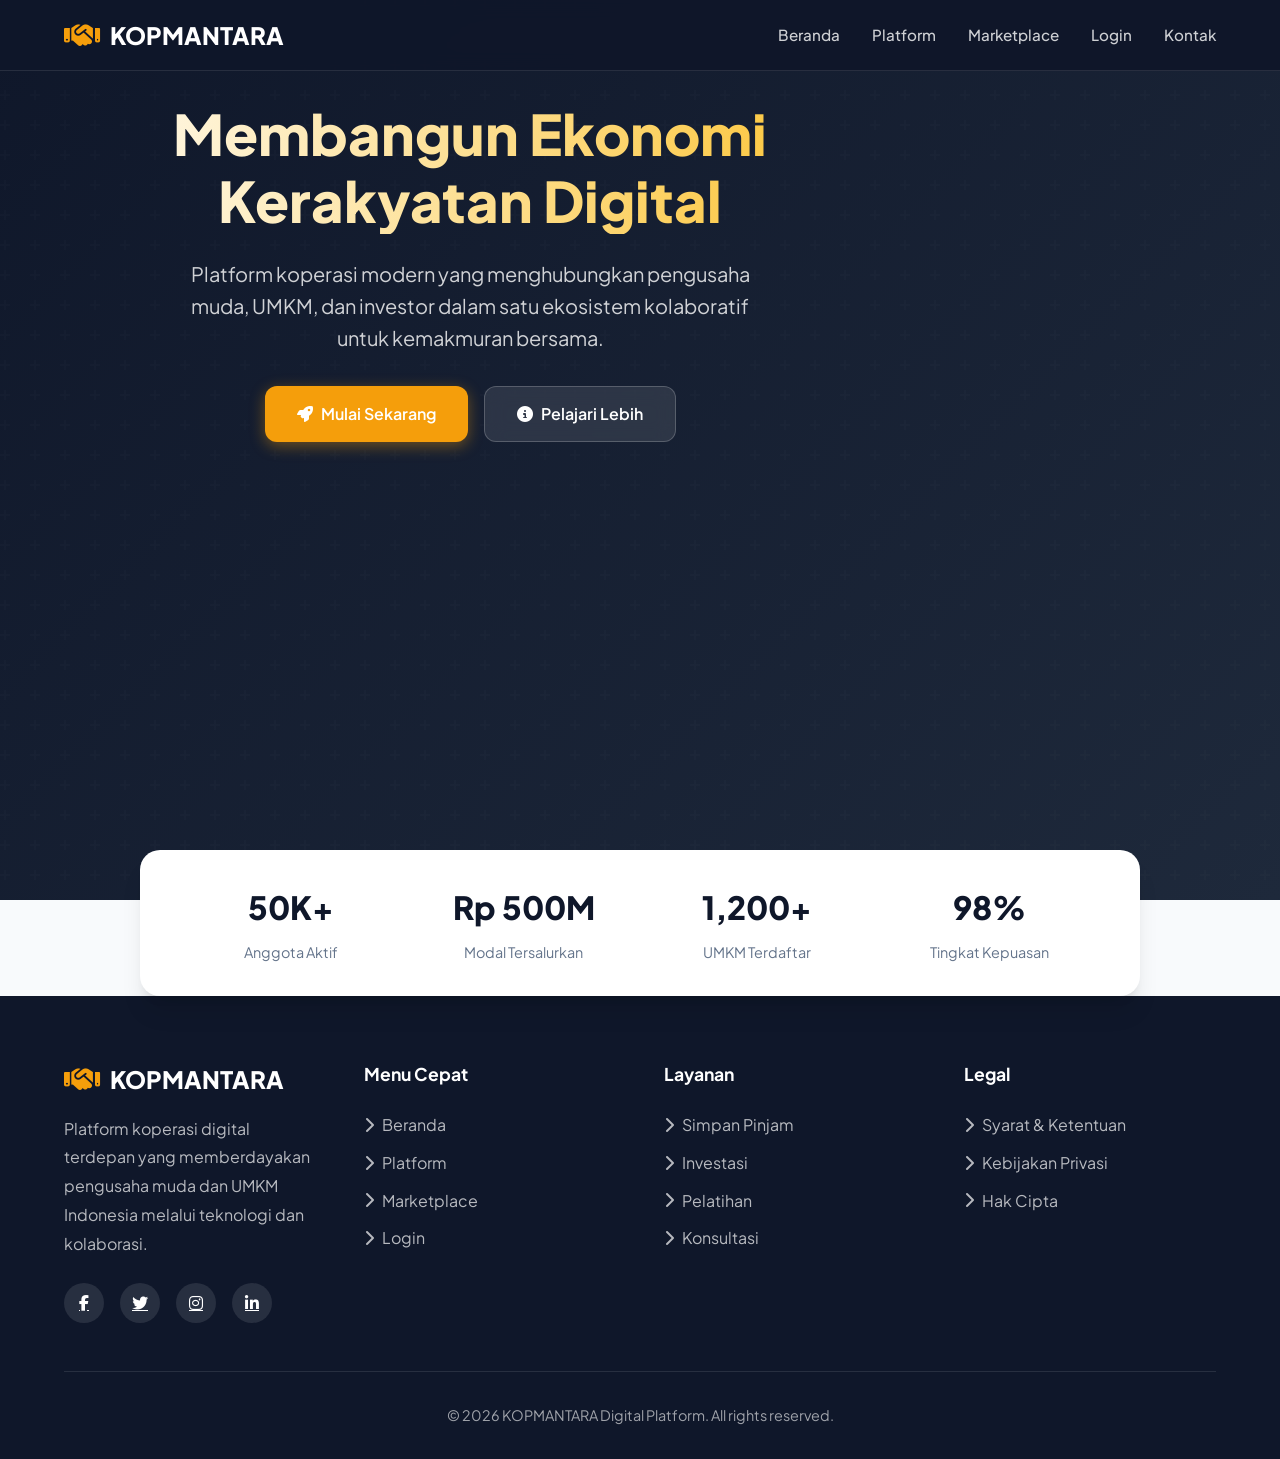
==== index.html @ 7f104275 "Update index.html" ====
<!DOCTYPE html>
<html lang="id">
<head>
<meta charset="UTF-8">
<meta name="viewport" content="width=device-width, initial-scale=1.0, maximum-scale=5.0">
<title>KOPMANTARA - Platform Koperasi Digital Indonesia</title>
<link href="https://fonts.googleapis.com/css2?family=Plus+Jakarta+Sans:wght@300;400;500;600;700;800&display=swap" rel="stylesheet">
<link rel="stylesheet" href="https://cdnjs.cloudflare.com/ajax/libs/font-awesome/6.4.0/css/all.min.css">
<style>
:root {
    --primary: #0f172a;
    --primary-light: #1e293b;
    --accent: #f59e0b;
    --accent-hover: #d97706;
    --success: #10b981;
    --danger: #ef4444;
    --bg: #f8fafc;
    --card-bg: #ffffff;
    --text: #1e293b;
    --text-light: #64748b;
    --gradient: linear-gradient(135deg, #0f172a 0%, #1e293b 100%);
    --shadow: 0 4px 6px -1px rgba(0,0,0,0.1), 0 2px 4px -2px rgba(0,0,0,0.1);
    --shadow-lg: 0 20px 25px -5px rgba(0,0,0,0.1), 0 8px 10px -6px rgba(0,0,0,0.1);
}

* {
    margin: 0;
    padding: 0;
    box-sizing: border-box;
}

html {
    scroll-behavior: smooth;
}

body {
    font-family: 'Plus Jakarta Sans', sans-serif;
    background: var(--bg);
    color: var(--text);
    line-height: 1.6;
    overflow-x: hidden;
}

/* Custom Scrollbar */
::-webkit-scrollbar {
    width: 8px;
}
::-webkit-scrollbar-track {
    background: var(--bg);
}
::-webkit-scrollbar-thumb {
    background: var(--primary);
    border-radius: 4px;
}

/* Navigation */
header {
    background: rgba(15, 23, 42, 0.95);
    backdrop-filter: blur(10px);
    position: fixed;
    width: 100%;
    top: 0;
    z-index: 1000;
    transition: all 0.3s ease;
    border-bottom: 1px solid rgba(255,255,255,0.1);
}

header.scrolled {
    box-shadow: var(--shadow-lg);
}

.container {
    width: 90%;
    max-width: 1280px;
    margin: auto;
}

.nav {
    display: flex;
    justify-content: space-between;
    align-items: center;
    padding: 1rem 0;
}

.logo {
    display: flex;
    align-items: center;
    gap: 10px;
    font-weight: 800;
    font-size: 1.5rem;
    color: white;
    text-decoration: none;
}

.logo i {
    color: var(--accent);
    font-size: 1.8rem;
}

.nav-links {
    display: flex;
    gap: 2rem;
    align-items: center;
}

.nav-links a {
    color: rgba(255,255,255,0.8);
    text-decoration: none;
    font-weight: 500;
    font-size: 0.95rem;
    transition: all 0.3s ease;
    position: relative;
}

.nav-links a:hover {
    color: var(--accent);
}

.nav-links a::after {
    content: '';
    position: absolute;
    bottom: -5px;
    left: 0;
    width: 0;
    height: 2px;
    background: var(--accent);
    transition: width 0.3s ease;
}

.nav-links a:hover::after {
    width: 100%;
}

.mobile-menu-btn {
    display: none;
    background: none;
    border: none;
    color: white;
    font-size: 1.5rem;
    cursor: pointer;
}

/* Hero Section */
.hero {
    min-height: 100vh;
    background: var(--gradient);
    display: flex;
    align-items: center;
    justify-content: center;
    text-align: center;
    color: white;
    position: relative;
    overflow: hidden;
    padding: 100px 20px 50px;
}

.hero::before {
    content: '';
    position: absolute;
    top: 0;
    left: 0;
    right: 0;
    bottom: 0;
    background: url("data:image/svg+xml,%3Csvg width='60' height='60' viewBox='0 0 60 60' xmlns='http://www.w3.org/2000/svg'%3E%3Cg fill='none' fill-rule='evenodd'%3E%3Cg fill='%23ffffff' fill-opacity='0.03'%3E%3Cpath d='M36 34v-4h-2v4h-4v2h4v4h2v-4h4v-2h-4zm0-30V0h-2v4h-4v2h4v4h2V6h4V4h-4zM6 34v-4H4v4H0v2h4v4h2v-4h4v-2H6zM6 4V0H4v4H0v2h4v4h2V6h4V4H6z'/%3E%3C/g%3E%3C/g%3E%3C/svg%3E");
    opacity: 0.4;
}

.hero-content {
    position: relative;
    z-index: 1;
    max-width: 900px;
    animation: fadeInUp 1s ease;
}

.hero h1 {
    font-size: clamp(2rem, 5vw, 3.5rem);
    font-weight: 800;
    margin-bottom: 1.5rem;
    line-height: 1.2;
    background: linear-gradient(to right, #ffffff, #fbbf24);
    -webkit-background-clip: text;
    -webkit-text-fill-color: transparent;
}

.hero p {
    font-size: clamp(1rem, 2vw, 1.25rem);
    color: rgba(255,255,255,0.8);
    margin-bottom: 2rem;
    max-width: 600px;
    margin-left: auto;
    margin-right: auto;
}

.hero-buttons {
    display: flex;
    gap: 1rem;
    justify-content: center;
    flex-wrap: wrap;
}

.btn {
    padding: 14px 32px;
    border-radius: 12px;
    font-weight: 600;
    text-decoration: none;
    display: inline-flex;
    align-items: center;
    gap: 8px;
    transition: all 0.3s ease;
    cursor: pointer;
    border: none;
    font-size: 1rem;
    font-family: inherit;
}

.btn-primary {
    background: var(--accent);
    color: white;
    box-shadow: 0 4px 15px rgba(245, 158, 11, 0.4);
}

.btn-primary:hover {
    background: var(--accent-hover);
    transform: translateY(-2px);
    box-shadow: 0 6px 20px rgba(245, 158, 11, 0.5);
}

.btn-secondary {
    background: rgba(255,255,255,0.1);
    color: white;
    border: 1px solid rgba(255,255,255,0.2);
    backdrop-filter: blur(10px);
}

.btn-secondary:hover {
    background: rgba(255,255,255,0.2);
    transform: translateY(-2px);
}

/* Stats Bar */
.stats-bar {
    background: white;
    padding: 2rem 0;
    margin-top: -50px;
    position: relative;
    z-index: 10;
    border-radius: 20px;
    box-shadow: var(--shadow-lg);
    margin-left: auto;
    margin-right: auto;
    max-width: 1000px;
    width: 90%;
}

.stats-grid {
    display: grid;
    grid-template-columns: repeat(auto-fit, minmax(200px, 1fr));
    gap: 2rem;
    text-align: center;
}

.stat-item h3 {
    font-size: 2rem;
    color: var(--primary);
    font-weight: 800;
}

.stat-item p {
    color: var(--text-light);
    font-size: 0.9rem;
    margin-top: 0.5rem;
}

/* Sections */
section {
    padding: 80px 0;
}

.section-header {
    text-align: center;
    margin-bottom: 3rem;
}

.section-header h2 {
    font-size: clamp(1.8rem, 4vw, 2.5rem);
    color: var(--primary);
    margin-bottom: 1rem;
    font-weight: 700;
}

.section-header p {
    color: var(--text-light);
    max-width: 600px;
    margin: 0 auto;
}

/* Feature Cards */
.features-grid {
    display: grid;
    grid-template-columns: repeat(auto-fit, minmax(280px, 1fr));
    gap: 2rem;
    margin-top: 3rem;
}

.feature-card {
    background: var(--card-bg);
    padding: 2.5rem;
    border-radius: 20px;
    box-shadow: var(--shadow);
    transition: all 0.3s ease;
    border: 1px solid rgba(0,0,0,0.05);
    position: relative;
    overflow: hidden;
}

.feature-card::before {
    content: '';
    position: absolute;
    top: 0;
    left: 0;
    width: 100%;
    height: 4px;
    background: var(--accent);
    transform: scaleX(0);
    transition: transform 0.3s ease;
}

.feature-card:hover {
    transform: translateY(-5px);
    box-shadow: var(--shadow-lg);
}

.feature-card:hover::before {
    transform: scaleX(1);
}

.feature-icon {
    width: 60px;
    height: 60px;
    background: rgba(245, 158, 11, 0.1);
    border-radius: 15px;
    display: flex;
    align-items: center;
    justify-content: center;
    font-size: 1.5rem;
    color: var(--accent);
    margin-bottom: 1.5rem;
}

.feature-card h3 {
    font-size: 1.25rem;
    margin-bottom: 0.75rem;
    color: var(--primary);
}

.feature-card p {
    color: var(--text-light);
    font-size: 0.95rem;
    line-height: 1.7;
}

/* Marketplace */
.marketplace {
    background: white;
}

.products-grid {
    display: grid;
    grid-template-columns: repeat(auto-fill, minmax(280px, 1fr));
    gap: 2rem;
    margin-top: 3rem;
}

.product-card {
    background: var(--card-bg);
    border-radius: 20px;
    overflow: hidden;
    box-shadow: var(--shadow);
    transition: all 0.3s ease;
    border: 1px solid rgba(0,0,0,0.05);
}

.product-card:hover {
    transform: translateY(-5px);
    box-shadow: var(--shadow-lg);
}

.product-image {
    width: 100%;
    height: 220px;
    object-fit: cover;
    transition: transform 0.3s ease;
}

.product-card:hover .product-image {
    transform: scale(1.05);
}

.product-info {
    padding: 1.5rem;
}

.product-category {
    color: var(--accent);
    font-size: 0.85rem;
    font-weight: 600;
    text-transform: uppercase;
    letter-spacing: 0.5px;
}

.product-title {
    font-size: 1.2rem;
    margin: 0.5rem 0;
    color: var(--primary);
    font-weight: 600;
}

.product-price {
    font-size: 1.25rem;
    color: var(--primary);
    font-weight: 700;
    margin-bottom: 1rem;
}

/* Portal/Login */
.portal-section {
    background: var(--bg);
}

.portal-container {
    max-width: 480px;
    margin: 0 auto;
    background: white;
    padding: 3rem;
    border-radius: 24px;
    box-shadow: var(--shadow-lg);
}

.portal-header {
    text-align: center;
    margin-bottom: 2rem;
}

.portal-header i {
    font-size: 3rem;
    color: var(--accent);
    margin-bottom: 1rem;
}

.form-group {
    margin-bottom: 1.5rem;
}

.form-group label {
    display: block;
    margin-bottom: 0.5rem;
    font-weight: 600;
    color: var(--primary);
    font-size: 0.9rem;
}

.form-control {
    width: 100%;
    padding: 14px 18px;
    border: 2px solid #e2e8f0;
    border-radius: 12px;
    font-family: inherit;
    font-size: 1rem;
    transition: all 0.3s ease;
    background: #f8fafc;
}

.form-control:focus {
    outline: none;
    border-color: var(--accent);
    background: white;
    box-shadow: 0 0 0 3px rgba(245, 158, 11, 0.1);
}

.form-options {
    display: flex;
    justify-content: space-between;
    align-items: center;
    margin-bottom: 1.5rem;
    font-size: 0.9rem;
}

.checkbox-label {
    display: flex;
    align-items: center;
    gap: 0.5rem;
    cursor: pointer;
    color: var(--text-light);
}

.forgot-link {
    color: var(--accent);
    text-decoration: none;
    font-weight: 600;
}

.btn-full {
    width: 100%;
    justify-content: center;
}

.divider {
    text-align: center;
    margin: 1.5rem 0;
    position: relative;
}

.divider::before {
    content: '';
    position: absolute;
    top: 50%;
    left: 0;
    right: 0;
    height: 1px;
    background: #e2e8f0;
}

.divider span {
    background: white;
    padding: 0 1rem;
    position: relative;
    color: var(--text-light);
    font-size: 0.9rem;
}

.social-login {
    display: flex;
    gap: 1rem;
}

.btn-social {
    flex: 1;
    padding: 12px;
    border: 2px solid #e2e8f0;
    background: white;
    border-radius: 12px;
    cursor: pointer;
    transition: all 0.3s ease;
    font-size: 1.2rem;
}

.btn-social:hover {
    border-color: var(--accent);
    background: rgba(245, 158, 11, 0.05);
}

/* Dashboard */
.dashboard-section {
    background: var(--bg);
    min-height: 100vh;
    padding-top: 100px;
}

.dashboard-header {
    background: white;
    padding: 2rem;
    border-radius: 20px;
    margin-bottom: 2rem;
    box-shadow: var(--shadow);
    display: flex;
    justify-content: space-between;
    align-items: center;
    flex-wrap: wrap;
    gap: 1rem;
}

.user-info {
    display: flex;
    align-items: center;
    gap: 1rem;
}

.user-avatar {
    width: 60px;
    height: 60px;
    background: var(--accent);
    border-radius: 50%;
    display: flex;
    align-items: center;
    justify-content: center;
    color: white;
    font-size: 1.5rem;
    font-weight: 700;
}

.user-details h3 {
    color: var(--primary);
    margin-bottom: 0.25rem;
}

.user-details p {
    color: var(--text-light);
    font-size: 0.9rem;
}

.dashboard-grid {
    display: grid;
    grid-template-columns: repeat(auto-fit, minmax(250px, 1fr));
    gap: 1.5rem;
    margin-bottom: 2rem;
}

.dashboard-card {
    background: white;
    padding: 1.5rem;
    border-radius: 16px;
    box-shadow: var(--shadow);
    transition: all 0.3s ease;
}

.dashboard-card:hover {
    transform: translateY(-3px);
    box-shadow: var(--shadow-lg);
}

.card-header {
    display: flex;
    justify-content: space-between;
    align-items: center;
    margin-bottom: 1rem;
}

.card-icon {
    width: 48px;
    height: 48px;
    border-radius: 12px;
    display: flex;
    align-items: center;
    justify-content: center;
    font-size: 1.25rem;
}

.bg-primary { background: rgba(245, 158, 11, 0.1); color: var(--accent); }
.bg-success { background: rgba(16, 185, 129, 0.1); color: var(--success); }
.bg-danger { background: rgba(239, 68, 68, 0.1); color: var(--danger); }
.bg-info { background: rgba(59, 130, 246, 0.1); color: #3b82f6; }

.card-label {
    color: var(--text-light);
    font-size: 0.9rem;
    margin-bottom: 0.5rem;
}

.card-value {
    font-size: 1.5rem;
    font-weight: 700;
    color: var(--primary);
}

.card-change {
    font-size: 0.85rem;
    margin-top: 0.5rem;
    display: flex;
    align-items: center;
    gap: 0.25rem;
}

.positive { color: var(--success); }
.negative { color: var(--danger); }

/* Loan Application */
.loan-form {
    background: white;
    padding: 2rem;
    border-radius: 20px;
    box-shadow: var(--shadow);
    margin-top: 2rem;
}

.form-row {
    display: grid;
    grid-template-columns: repeat(auto-fit, minmax(200px, 1fr));
    gap: 1.5rem;
    margin-bottom: 1.5rem;
}

/* Instagram Feed */
.instagram-section {
    background: white;
}

.instagram-container {
    position: relative;
    border-radius: 20px;
    overflow: hidden;
    box-shadow: var(--shadow-lg);
}

/* Contact */
.contact-grid {
    display: grid;
    grid-template-columns: repeat(auto-fit, minmax(300px, 1fr));
    gap: 3rem;
    margin-top: 3rem;
}

.contact-info {
    display: flex;
    flex-direction: column;
    gap: 2rem;
}

.contact-item {
    display: flex;
    align-items: flex-start;
    gap: 1rem;
}

.contact-icon {
    width: 50px;
    height: 50px;
    background: rgba(245, 158, 11, 0.1);
    border-radius: 12px;
    display: flex;
    align-items: center;
    justify-content: center;
    color: var(--accent);
    font-size: 1.25rem;
    flex-shrink: 0;
}

.contact-details h4 {
    color: var(--primary);
    margin-bottom: 0.25rem;
}

.contact-details p {
    color: var(--text-light);
    font-size: 0.95rem;
}

/* Footer */
footer {
    background: var(--primary);
    color: white;
    padding: 4rem 0 2rem;
}

.footer-grid {
    display: grid;
    grid-template-columns: repeat(auto-fit, minmax(250px, 1fr));
    gap: 3rem;
    margin-bottom: 3rem;
}

.footer-brand .logo {
    margin-bottom: 1rem;
    display: inline-flex;
}

.footer-brand p {
    color: rgba(255,255,255,0.7);
    line-height: 1.8;
    margin-bottom: 1.5rem;
}

.footer-links h4 {
    color: white;
    margin-bottom: 1.5rem;
    font-size: 1.1rem;
}

.footer-links ul {
    list-style: none;
}

.footer-links li {
    margin-bottom: 0.75rem;
}

.footer-links a {
    color: rgba(255,255,255,0.7);
    text-decoration: none;
    transition: color 0.3s ease;
    display: flex;
    align-items: center;
    gap: 0.5rem;
}

.footer-links a:hover {
    color: var(--accent);
}

.social-links {
    display: flex;
    gap: 1rem;
    margin-top: 1.5rem;
}

.social-links a {
    width: 40px;
    height: 40px;
    background: rgba(255,255,255,0.1);
    border-radius: 50%;
    display: flex;
    align-items: center;
    justify-content: center;
    color: white;
    transition: all 0.3s ease;
}

.social-links a:hover {
    background: var(--accent);
    transform: translateY(-3px);
}

.footer-bottom {
    border-top: 1px solid rgba(255,255,255,0.1);
    padding-top: 2rem;
    text-align: center;
    color: rgba(255,255,255,0.6);
    font-size: 0.9rem;
}

/* Animations */
@keyframes fadeInUp {
    from {
        opacity: 0;
        transform: translateY(30px);
    }
    to {
        opacity: 1;
        transform: translateY(0);
    }
}

/* Mobile Responsive */
@media (max-width: 768px) {
    .nav-links {
        position: fixed;
        top: 70px;
        left: 0;
        right: 0;
        background: var(--primary);
        flex-direction: column;
        padding: 2rem;
        gap: 1.5rem;
        transform: translateY(-150%);
        transition: transform 0.3s ease;
        box-shadow: var(--shadow-lg);
    }
    
    .nav-links.active {
        transform: translateY(0);
    }
    
    .mobile-menu-btn {
        display: block;
    }
    
    .hero {
        padding-top: 80px;
    }
    
    .stats-bar {
        margin-top: -30px;
    }
    
    .stats-grid {
        grid-template-columns: repeat(2, 1fr);
        gap: 1.5rem;
    }
    
    .portal-container {
        padding: 2rem 1.5rem;
        margin: 0 1rem;
    }
    
    .dashboard-header {
        flex-direction: column;
        text-align: center;
    }
    
    .form-row {
        grid-template-columns: 1fr;
    }
    
    section {
        padding: 60px 0;
    }
}

/* Utility Classes */
.hidden {
    display: none !important;
}

.text-center {
    text-align: center;
}

.mt-4 {
    margin-top: 2rem;
}

/* Loading State */
.loading {
    display: inline-block;
    width: 20px;
    height: 20px;
    border: 3px solid rgba(255,255,255,.3);
    border-radius: 50%;
    border-top-color: white;
    animation: spin 1s ease-in-out infinite;
}

@keyframes spin {
    to { transform: rotate(360deg); }
}

/* Toast Notification */
.toast {
    position: fixed;
    bottom: 20px;
    right: 20px;
    background: var(--primary);
    color: white;
    padding: 1rem 1.5rem;
    border-radius: 12px;
    box-shadow: var(--shadow-lg);
    z-index: 9999;
    transform: translateX(400px);
    transition: transform 0.3s ease;
}

.toast.show {
    transform: translateX(0);
}

.toast.success {
    background: var(--success);
}

/* Section Display Logic */
.section-content {
    display: none;
    animation: fadeInUp 0.5s ease;
}

.section-content.active {
    display: block;
}
</style>
</head>
<body>

<header id="navbar">
    <div class="container nav">
        <a href="#" class="logo" onclick="showSection('home')">
            <i class="fas fa-handshake"></i>
            <span>KOPMANTARA</span>
        </a>
        
        <nav class="nav-links" id="navLinks">
            <a onclick="showSection('home')">Beranda</a>
            <a onclick="showSection('platform')">Platform</a>
            <a onclick="showSection('market')">Marketplace</a>
            <a onclick="showSection('dashboard')" id="navDashboard" class="hidden">Dashboard</a>
            <a onclick="showSection('login')" id="navLogin">Login</a>
            <a onclick="showSection('contact')">Kontak</a>
        </nav>
        
        <button class="mobile-menu-btn" onclick="toggleMenu()">
            <i class="fas fa-bars"></i>
        </button>
    </div>
</header>

<!-- HOME SECTION -->
<section id="home" class="section-content active hero">
    <div class="hero-content">
        <h1>Membangun Ekonomi Kerakyatan Digital</h1>
        <p>Platform koperasi modern yang menghubungkan pengusaha muda, UMKM, dan investor dalam satu ekosistem kolaboratif untuk kemakmuran bersama.</p>
        <div class="hero-buttons">
            <a class="btn btn-primary" onclick="showSection('login')">
                <i class="fas fa-rocket"></i> Mulai Sekarang
            </a>
            <a class="btn btn-secondary" onclick="showSection('platform')">
                <i class="fas fa-info-circle"></i> Pelajari Lebih
            </a>
        </div>
    </div>
</section>

<div class="stats-bar section-content active" id="homeStats">
    <div class="container">
        <div class="stats-grid">
            <div class="stat-item">
                <h3>50K+</h3>
                <p>Anggota Aktif</p>
            </div>
            <div class="stat-item">
                <h3>Rp 500M</h3>
                <p>Modal Tersalurkan</p>
            </div>
            <div class="stat-item">
                <h3>1,200+</h3>
                <p>UMKM Terdaftar</p>
            </div>
            <div class="stat-item">
                <h3>98%</h3>
                <p>Tingkat Kepuasan</p>
            </div>
        </div>
    </div>
</div>

<!-- PLATFORM SECTION -->
<section id="platform" class="section-content">
    <div class="container">
        <div class="section-header">
            <h2>Ekosistem Digital Kami</h2>
            <p>Solusi terintegrasi untuk memajukan koperasi dan UMKM Indonesia</p>
        </div>
        
        <div class="features-grid">
            <div class="feature-card">
                <div class="feature-icon">
                    <i class="fas fa-building"></i>
                </div>
                <h3>Koperasi Digital</h3>
                <p>Manajemen koperasi modern dengan sistem administrasi terotomatisasi, rapat daring, dan voting elektronik.</p>
            </div>
            
            <div class="feature-card">
                <div class="feature-icon">
                    <i class="fas fa-hand-holding-usd"></i>
                </div>
                <h3>Simpan Pinjam</h3>
                <p>Pembiayaan fleksibel dengan bunga kompetitif, proses cepat, dan transparansi penuh untuk anggota.</p>
            </div>
            
            <div class="feature-card">
                <div class="feature-icon">
                    <i class="fas fa-store"></i>
                </div>
                <h3>Marketplace UMKM</h3>
                <p>Platform penjualan produk lokal ke pasar nasional dengan sistem logistik dan pembayaran terintegrasi.</p>
            </div>
            
            <div class="feature-card">
                <div class="feature-icon">
                    <i class="fas fa-chart-line"></i>
                </div>
                <h3>Investor Network</h3>
                <p>Menghubungkan investor dengan pengusaha mida berpotensi melalui sistem crowdfunding dan equity.</p>
            </div>
            
            <div class="feature-card">
                <div class="feature-icon">
                    <i class="fas fa-graduation-cap"></i>
                </div>
                <h3>Edukasi & Training</h3>
                <p>Program pelatihan digital, manajemen keuangan, dan pengembangan bisnis untuk anggota.</p>
            </div>
            
            <div class="feature-card">
                <div class="feature-icon">
                    <i class="fas fa-shield-alt"></i>
                </div>
                <h3>Keamanan Data</h3>
                <p>Sistem keamanan berlapis dengan enkripsi end-to-end untuk melindungi data dan transaksi anggota.</p>
            </div>
        </div>
    </div>
</section>

<!-- MARKETPLACE SECTION -->
<section id="market" class="section-content marketplace">
    <div class="container">
        <div class="section-header">
            <h2>Marketplace UMKM</h2>
            <p>Dukung produk lokal berkualitas dari anggota kami</p>
        </div>
        
        <div class="products-grid">
            <div class="product-card">
                <img src="https://images.unsplash.com/photo-1497935586351-b67a49e012bf?w=400" alt="Kopi" class="product-image">
                <div class="product-info">
                    <div class="product-category">Minuman</div>
                    <h3 class="product-title">Kopi Arabika Gayo</h3>
                    <div class="product-price">Rp125.000</div>
                    <button class="btn btn-primary btn-full" onclick="addToCart('Kopi Arabika Gayo')">
                        <i class="fas fa-shopping-cart"></i> Beli Sekarang
                    </button>
                </div>
            </div>
            
            <div class="product-card">
                <img src="https://images.unsplash.com/photo-1558171813-4c088753af8f?w=400" alt="Batik" class="product-image">
                <div class="product-info">
                    <div class="product-category">Fashion</div>
                    <h3 class="product-title">Batik Tulis Premium</h3>
                    <div class="product-price">Rp450.000</div>
                    <button class="btn btn-primary btn-full" onclick="addToCart('Batik Tulis Premium')">
                        <i class="fas fa-shopping-cart"></i> Beli Sekarang
                    </button>
                </div>
            </div>
            
            <div class="product-card">
                <img src="https://images.unsplash.com/photo-1546069901-ba9599a7e63c?w=400" alt="Makanan" class="product-image">
                <div class="product-info">
                    <div class="product-category">Kuliner</div>
                    <h3 class="product-title">Paket Oleh-oleh Khas</h3>
                    <div class="product-price">Rp185.000</div>
                    <button class="btn btn-primary btn-full" onclick="addToCart('Paket Oleh-oleh Khas')">
                        <i class="fas fa-shopping-cart"></i> Beli Sekarang
                    </button>
                </div>
            </div>
            
            <div class="product-card">
                <img src="https://images.unsplash.com/photo-1615485290382-441e4d049cb5?w=400" alt="Kerajinan" class="product-image">
                <div class="product-info">
                    <div class="product-category">Kerajinan</div>
                    <h3 class="product-title">Anyaman Bambu Modern</h3>
                    <div class="product-price">Rp275.000</div>
                    <button class="btn btn-primary btn-full" onclick="addToCart('Anyaman Bambu Modern')">
                        <i class="fas fa-shopping-cart"></i> Beli Sekarang
                    </button>
                </div>
            </div>
        </div>
    </div>
</section>

<!-- LOGIN SECTION -->
<section id="login" class="section-content portal-section">
    <div class="container">
        <div class="portal-container">
            <div class="portal-header">
                <i class="fas fa-user-circle"></i>
                <h2>Portal Anggota</h2>
                <p>Masuk ke akun koperasi Anda</p>
            </div>
            
            <form id="loginForm" onsubmit="handleLogin(event)">
                <div class="form-group">
                    <label>Email</label>
                    <input type="email" class="form-control" placeholder="nama@email.com" required>
                </div>
                
                <div class="form-group">
                    <label>Password</label>
                    <input type="password" class="form-control" placeholder="••••••••" required>
                </div>
                
                <div class="form-options">
                    <label class="checkbox-label">
                        <input type="checkbox"> Ingat saya
                    </label>
                    <a href="#" class="forgot-link">Lupa password?</a>
                </div>
                
                <button type="submit" class="btn btn-primary btn-full">
                    <i class="fas fa-sign-in-alt"></i> Masuk
                </button>
            </form>
            
            <div class="divider">
                <span>atau masuk dengan</span>
            </div>
            
            <div class="social-login">
                <button class="btn-social" onclick="socialLogin('google')">
                    <i class="fab fa-google" style="color: #ea4335;"></i>
                </button>
                <button class="btn-social" onclick="socialLogin('facebook')">
                    <i class="fab fa-facebook-f" style="color: #1877f2;"></i>
                </button>
            </div>
            
            <p class="text-center mt-4" style="color: var(--text-light);">
                Belum punya akun? <a href="#" style="color: var(--accent); text-decoration: none; font-weight: 600;">Daftar sekarang</a>
            </p>
        </div>
    </div>
</section>

<!-- DASHBOARD SECTION -->
<section id="dashboard" class="section-content dashboard-section">
    <div class="container">
        <div class="dashboard-header">
            <div class="user-info">
                <div class="user-avatar">AD</div>
                <div class="user-details">
                    <h3>Ahmad Dhani</h3>
                    <p>Anggota Sejak 2024 • ID: KOP-2024-001</p>
                </div>
            </div>
            <button class="btn btn-secondary" onclick="logout()">
                <i class="fas fa-sign-out-alt"></i> Keluar
            </button>
        </div>
        
        <div class="dashboard-grid">
            <div class="dashboard-card">
                <div class="card-header">
                    <div>
                        <div class="card-label">Saldo Wallet</div>
                        <div class="card-value">Rp 5.500.000</div>
                        <div class="card-change positive">
                            <i class="fas fa-arrow-up"></i> +12% dari bulan lalu
                        </div>
                    </div>
                    <div class="card-icon bg-primary">
                        <i class="fas fa-wallet"></i>
                    </div>
                </div>
            </div>
            
            <div class="dashboard-card">
                <div class="card-header">
                    <div>
                        <div class="card-label">Total Simpanan</div>
                        <div class="card-value">Rp 12.000.000</div>
                        <div class="card-change positive">
                            <i class="fas fa-arrow-up"></i> +5% bunga tahunan
                        </div>
                    </div>
                    <div class="card-icon bg-success">
                        <i class="fas fa-piggy-bank"></i>
                    </div>
                </div>
            </div>
            
            <div class="dashboard-card">
                <div class="card-header">
                    <div>
                        <div class="card-label">Pinjaman Aktif</div>
                        <div class="card-value">Rp 3.000.000</div>
                        <div class="card-change negative">
                            <i class="fas fa-clock"></i> 8 bulan tersisa
                        </div>
                    </div>
                    <div class="card-icon bg-danger">
                        <i class="fas fa-hand-holding-usd"></i>
                    </div>
                </div>
            </div>
            
            <div class="dashboard-card">
                <div class="card-header">
                    <div>
                        <div class="card-label">SHU Tahun Ini</div>
                        <div class="card-value">Rp 1.850.000</div>
                        <div class="card-change positive">
                            <i class="fas fa-gift"></i> Tahun 2025
                        </div>
                    </div>
                    <div class="card-icon bg-info">
                        <i class="fas fa-chart-pie"></i>
                    </div>
                </div>
            </div>
        </div>
        
        <div class="loan-form">
            <h3 style="margin-bottom: 1.5rem; color: var(--primary);">
                <i class="fas fa-file-signature" style="color: var(--accent);"></i> Pengajuan Pinjaman Baru
            </h3>
            <form onsubmit="submitLoan(event)">
                <div class="form-row">
                    <div class="form-group">
                        <label>Jumlah Pinjaman</label>
                        <input type="number" class="form-control" placeholder="Rp 1.000.000" required>
                    </div>
                    <div class="form-group">
                        <label>Tenor (Bulan)</label>
                        <select class="form-control" required>
                            <option value="">Pilih Tenor</option>
                            <option value="6">6 Bulan</option>
                            <option value="12">12 Bulan</option>
                            <option value="24">24 Bulan</option>
                            <option value="36">36 Bulan</option>
                        </select>
                    </div>
                </div>
                <div class="form-group">
                    <label>Tujuan Pinjaman</label>
                    <textarea class="form-control" rows="3" placeholder="Jelaskan tujuan penggunaan dana..." required></textarea>
                </div>
                <button type="submit" class="btn btn-primary">
                    <i class="fas fa-paper-plane"></i> Ajukan Pinjaman
                </button>
            </form>
        </div>
    </div>
</section>

<!-- INSTAGRAM SECTION -->
<section id="instagram" class="section-content instagram-section">
    <div class="container">
        <div class="section-header">
            <h2><i class="fab fa-instagram" style="color: #e4405f;"></i> Media Sosial</h2>
            <p>Ikuti perkembangan terbaru dari komunitas kami</p>
        </div>
        <div class="instagram-container">
            <iframe 
                src="https://www.instagram.com/kmpkopmantara/embed"
                width="100%" 
                height="600" 
                frameborder="0" 
                scrolling="no" 
                allowtransparency="true"
                style="border-radius: 20px;">
            </iframe>
        </div>
    </div>
</section>

<!-- CONTACT SECTION -->
<section id="contact" class="section-content">
    <div class="container">
        <div class="section-header">
            <h2>Hubungi Kami</h2>
            <p>Tim kami siap membantu Anda 24/7</p>
        </div>
        
        <div class="contact-grid">
            <div class="contact-info">
                <div class="contact-item">
                    <div class="contact-icon">
                        <i class="fas fa-map-marker-alt"></i>
                    </div>
                    <div class="contact-details">
                        <h4>Kantor Pusat</h4>
                        <p>Jl. Sudirman No. 123, Jakarta Pusat 10220</p>
                    </div>
                </div>
                
                <div class="contact-item">
                    <div class="contact-icon">
                        <i class="fas fa-phone-alt"></i>
                    </div>
                    <div class="contact-details">
                        <h4>Telepon</h4>
                        <p>+62 21 1234 5678</p>
                    </div>
                </div>
                
                <div class="contact-item">
                    <div class="contact-icon">
                        <i class="fas fa-envelope"></i>
                    </div>
                    <div class="contact-details">
                        <h4>Email</h4>
                        <p>info@kopmantara.co.id</p>
                    </div>
                </div>
                
                <div class="contact-item">
                    <div class="contact-icon">
                        <i class="fas fa-clock"></i>
                    </div>
                    <div class="contact-details">
                        <h4>Jam Operasional</h4>
                        <p>Senin - Jumat: 08.00 - 17.00 WIB</p>
                    </div>
                </div>
            </div>
            
            <div class="portal-container" style="margin: 0;">
                <form onsubmit="submitContact(event)">
                    <div class="form-group">
                        <label>Nama Lengkap</label>
                        <input type="text" class="form-control" placeholder="John Doe" required>
                    </div>
                    <div class="form-group">
                        <label>Email</label>
                        <input type="email" class="form-control" placeholder="john@example.com" required>
                    </div>
                    <div class="form-group">
                        <label>Subjek</label>
                        <input type="text" class="form-control" placeholder="Pertanyaan tentang..." required>
                    </div>
                    <div class="form-group">
                        <label>Pesan</label>
                        <textarea class="form-control" rows="4" placeholder="Tulis pesan Anda di sini..." required></textarea>
                    </div>
                    <button type="submit" class="btn btn-primary btn-full">
                        <i class="fas fa-paper-plane"></i> Kirim Pesan
                    </button>
                </form>
            </div>
        </div>
    </div>
</section>

<!-- FOOTER -->
<footer>
    <div class="container">
        <div class="footer-grid">
            <div class="footer-brand">
                <a href="#" class="logo">
                    <i class="fas fa-handshake"></i>
                    <span>KOPMANTARA</span>
                </a>
                <p>Platform koperasi digital terdepan yang memberdayakan pengusaha muda dan UMKM Indonesia melalui teknologi dan kolaborasi.</p>
                <div class="social-links">
                    <a href="#"><i class="fab fa-facebook-f"></i></a>
                    <a href="#"><i class="fab fa-twitter"></i></a>
                    <a href="#"><i class="fab fa-instagram"></i></a>
                    <a href="#"><i class="fab fa-linkedin-in"></i></a>
                </div>
            </div>
            
            <div class="footer-links">
                <h4>Menu Cepat</h4>
                <ul>
                    <li><a onclick="showSection('home')"><i class="fas fa-chevron-right"></i> Beranda</a></li>
                    <li><a onclick="showSection('platform')"><i class="fas fa-chevron-right"></i> Platform</a></li>
                    <li><a onclick="showSection('market')"><i class="fas fa-chevron-right"></i> Marketplace</a></li>
                    <li><a onclick="showSection('login')"><i class="fas fa-chevron-right"></i> Login</a></li>
                </ul>
            </div>
            
            <div class="footer-links">
                <h4>Layanan</h4>
                <ul>
                    <li><a href="#"><i class="fas fa-chevron-right"></i> Simpan Pinjam</a></li>
                    <li><a href="#"><i class="fas fa-chevron-right"></i> Investasi</a></li>
                    <li><a href="#"><i class="fas fa-chevron-right"></i> Pelatihan</a></li>
                    <li><a href="#"><i class="fas fa-chevron-right"></i> Konsultasi</a></li>
                </ul>
            </div>
            
            <div class="footer-links">
                <h4>Legal</h4>
                <ul>
                    <li><a href="#"><i class="fas fa-chevron-right"></i> Syarat & Ketentuan</a></li>
                    <li><a href="#"><i class="fas fa-chevron-right"></i> Kebijakan Privasi</a></li>
                    <li><a href="#"><i class="fas fa-chevron-right"></i> Hak Cipta</a></li>
                </ul>
            </div>
        </div>
        
        <div class="footer-bottom">
            <p>&copy; 2026 KOPMANTARA Digital Platform. All rights reserved.</p>
        </div>
    </div>
</footer>

<!-- Toast Notification -->
<div id="toast" class="toast"></div>

<script>
// State Management
let isLoggedIn = false;
let currentUser = null;

// Navigation
function showSection(sectionId) {
    // Hide all sections
    document.querySelectorAll('.section-content').forEach(section => {
        section.classList.remove('active');
    });
    
    // Show target section
    const target = document.getElementById(sectionId);
    if (target) {
        target.classList.add('active');
        
        // Special handling for home stats
        if (sectionId === 'home') {
            document.getElementById('homeStats').classList.add('active');
        } else {
            document.getElementById('homeStats').classList.remove('active');
        }
        
        // Scroll to top
        window.scrollTo({ top: 0, behavior: 'smooth' });
    }
    
    // Close mobile menu
    document.getElementById('navLinks').classList.remove('active');
    
    // Update navbar visibility based on auth
    updateNav();
}

function toggleMenu() {
    document.getElementById('navLinks').classList.toggle('active');
}

// Auth Functions
function handleLogin(e) {
    e.preventDefault();
    
    // Simulate login
    const btn = e.target.querySelector('button[type="submit"]');
    const originalText = btn.innerHTML;
    btn.innerHTML = '<span class="loading"></span> Memuat...';
    btn.disabled = true;
    
    setTimeout(() => {
        isLoggedIn = true;
        currentUser = { name: 'Ahmad Dhani', id: 'KOP-2024-001' };
        
        showToast('Login berhasil! Selamat datang kembali.', 'success');
        showSection('dashboard');
        
        btn.innerHTML = originalText;
        btn.disabled = false;
    }, 1500);
}

function logout() {
    isLoggedIn = false;
    currentUser = null;
    showToast('Anda telah keluar dari sistem.');
    showSection('home');
}

function socialLogin(provider) {
    showToast(`Menghubungkan ke ${provider}...`);
    setTimeout(() => {
        isLoggedIn = true;
        showSection('dashboard');
    }, 1000);
}

function updateNav() {
    const loginLink = document.getElementById('navLogin');
    const dashboardLink = document.getElementById('navDashboard');
    
    if (isLoggedIn) {
        loginLink.classList.add('hidden');
        dashboardLink.classList.remove('hidden');
    } else {
        loginLink.classList.remove('hidden');
        dashboardLink.classList.add('hidden');
    }
}

// Feature Functions
function addToCart(product) {
    if (!isLoggedIn) {
        showToast('Silakan login terlebih dahulu untuk berbelanja.');
        showSection('login');
        return;
    }
    showToast(`${product} ditambahkan ke keranjang!`, 'success');
}

function submitLoan(e) {
    e.preventDefault();
    showToast('Pengajuan pinjaman berhasil dikirim! Tim kami akan menghubungi Anda.', 'success');
    e.target.reset();
}

function submitContact(e) {
    e.preventDefault();
    showToast('Pesan berhasil dikirim! Kami akan membalas segera.', 'success');
    e.target.reset();
}

// Toast Notification
function showToast(message, type = '') {
    const toast = document.getElementById('toast');
    toast.textContent = message;
    toast.className = 'toast ' + type;
    
    setTimeout(() => toast.classList.add('show'), 100);
    setTimeout(() => toast.classList.remove('show'), 3000);
}

// Navbar Scroll Effect
window.addEventListener('scroll', () => {
    const navbar = document.getElementById('navbar');
    if (window.scrollY > 50) {
        navbar.classList.add('scrolled');
    } else {
        navbar.classList.remove('scrolled');
    }
});

// Initialize
document.addEventListener('DOMContentLoaded', () => {
    showSection('home');
    
    // Check URL hash
    const hash = window.location.hash.replace('#', '');
    if (hash) {
        showSection(hash);
    }
});

// Handle escape key to close mobile menu
document.addEventListener('keydown', (e) => {
    if (e.key === 'Escape') {
        document.getElementById('navLinks').classList.remove('active');
    }
});
</script>

</body>
</html>
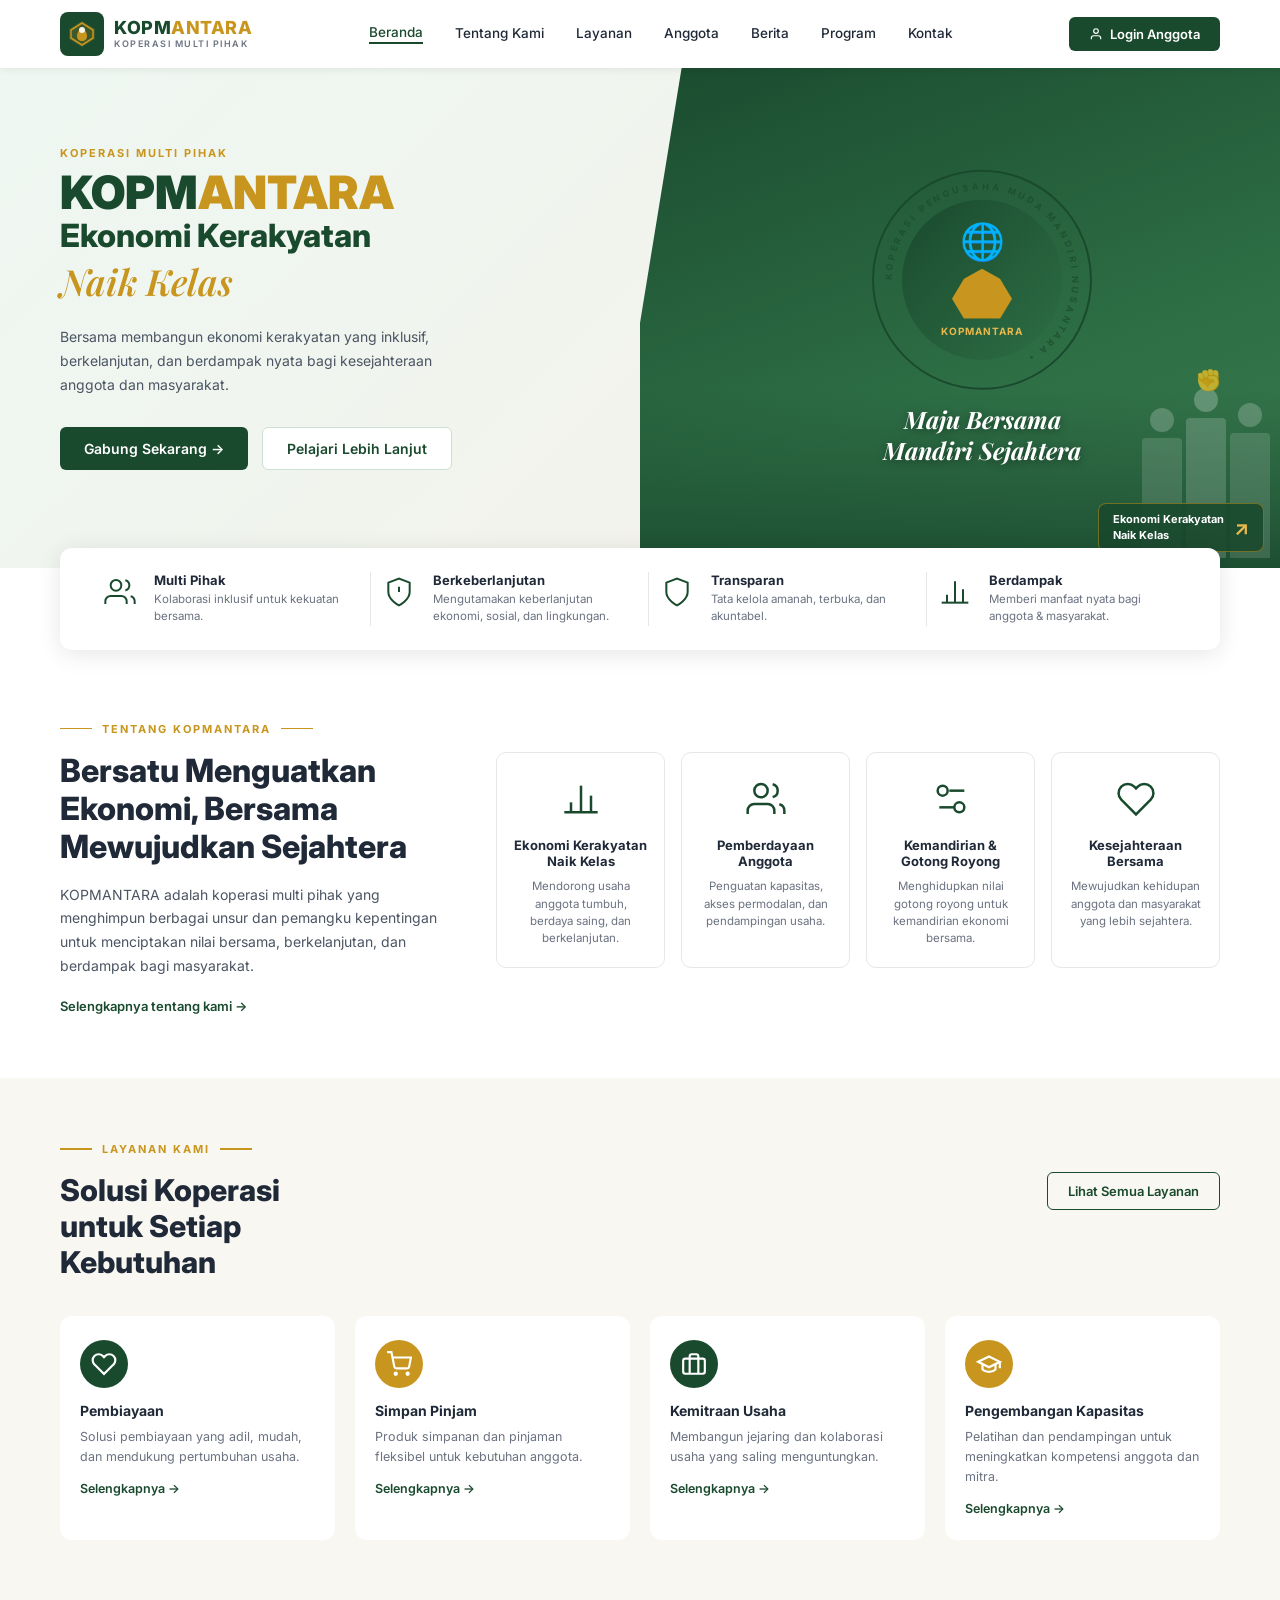
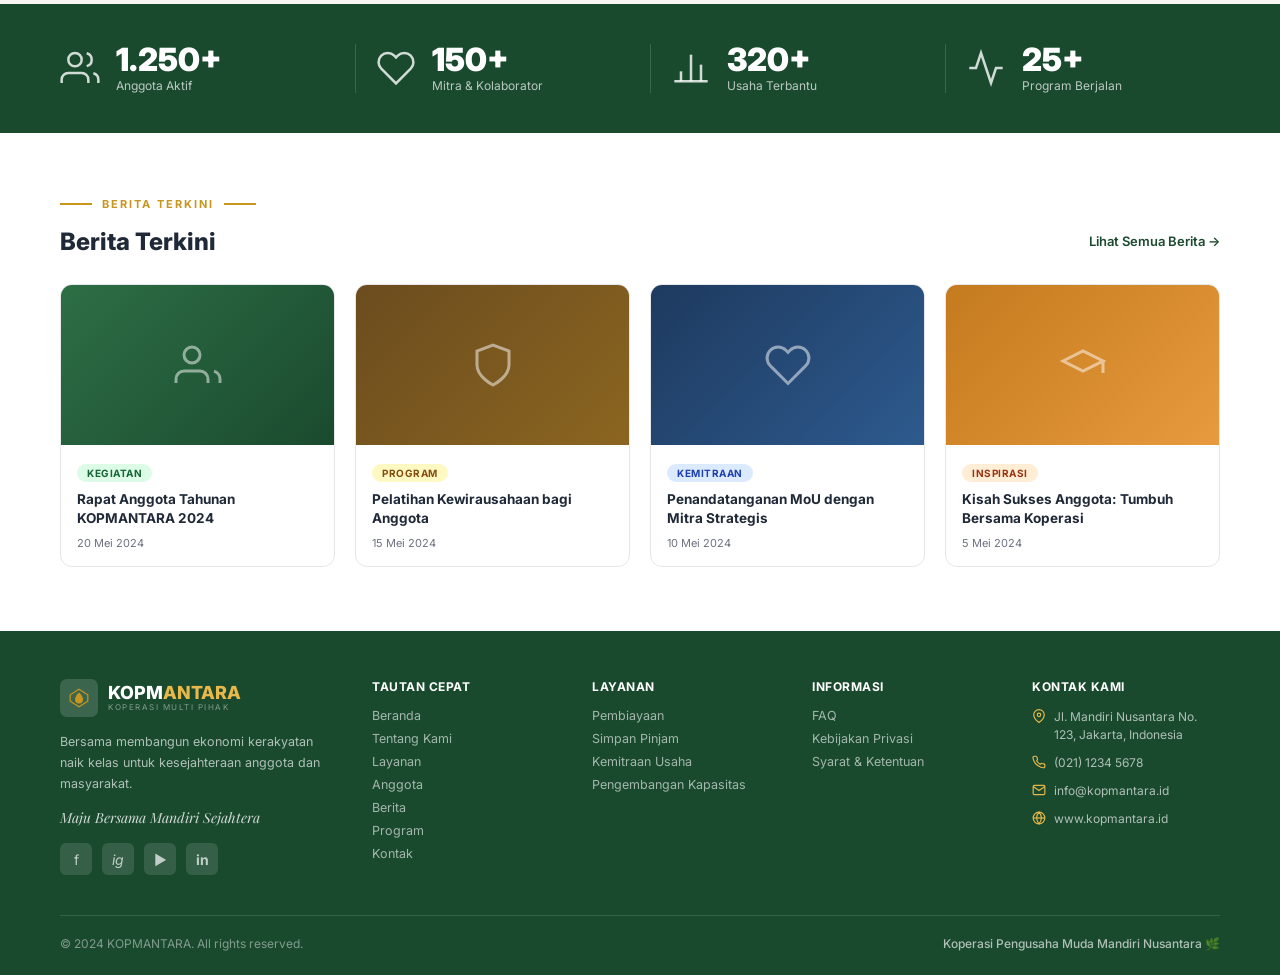
==== commit 1cb136bb: "Update index.html" ====
--- a/index.html
+++ b/index.html
@@ -2,1603 +2,898 @@
 <html lang="id">
 <head>
 <meta charset="UTF-8">
-<meta name="viewport" content="width=device-width, initial-scale=1.0, maximum-scale=5.0">
-<title>KOPMANTARA - Platform Koperasi Digital Indonesia</title>
-<link href="https://fonts.googleapis.com/css2?family=Plus+Jakarta+Sans:wght@300;400;500;600;700;800&display=swap" rel="stylesheet">
-<link rel="stylesheet" href="https://cdnjs.cloudflare.com/ajax/libs/font-awesome/6.4.0/css/all.min.css">
+<meta name="viewport" content="width=device-width, initial-scale=1.0">
+<title>KOPMANTARA - Koperasi Multi Pihak</title>
+<link href="https://fonts.googleapis.com/css2?family=Inter:wght@300;400;500;600;700;800;900&family=Playfair+Display:ital,wght@0,700;1,600&display=swap" rel="stylesheet">
 <style>
-:root {
-    --primary: #0f172a;
-    --primary-light: #1e293b;
-    --accent: #f59e0b;
-    --accent-hover: #d97706;
-    --success: #10b981;
-    --danger: #ef4444;
-    --bg: #f8fafc;
-    --card-bg: #ffffff;
-    --text: #1e293b;
-    --text-light: #64748b;
-    --gradient: linear-gradient(135deg, #0f172a 0%, #1e293b 100%);
-    --shadow: 0 4px 6px -1px rgba(0,0,0,0.1), 0 2px 4px -2px rgba(0,0,0,0.1);
-    --shadow-lg: 0 20px 25px -5px rgba(0,0,0,0.1), 0 8px 10px -6px rgba(0,0,0,0.1);
-}
-
-* {
-    margin: 0;
-    padding: 0;
-    box-sizing: border-box;
-}
-
-html {
-    scroll-behavior: smooth;
-}
-
-body {
-    font-family: 'Plus Jakarta Sans', sans-serif;
-    background: var(--bg);
-    color: var(--text);
-    line-height: 1.6;
-    overflow-x: hidden;
-}
-
-/* Custom Scrollbar */
-::-webkit-scrollbar {
-    width: 8px;
-}
-::-webkit-scrollbar-track {
-    background: var(--bg);
-}
-::-webkit-scrollbar-thumb {
-    background: var(--primary);
-    border-radius: 4px;
-}
-
-/* Navigation */
-header {
-    background: rgba(15, 23, 42, 0.95);
-    backdrop-filter: blur(10px);
-    position: fixed;
-    width: 100%;
-    top: 0;
-    z-index: 1000;
-    transition: all 0.3s ease;
-    border-bottom: 1px solid rgba(255,255,255,0.1);
-}
-
-header.scrolled {
-    box-shadow: var(--shadow-lg);
-}
-
-.container {
-    width: 90%;
-    max-width: 1280px;
-    margin: auto;
-}
-
-.nav {
-    display: flex;
-    justify-content: space-between;
-    align-items: center;
-    padding: 1rem 0;
-}
-
-.logo {
+  *, *::before, *::after { box-sizing: border-box; margin: 0; padding: 0; }
+  :root {
+    --green-dark: #1a4a2e;
+    --green-mid: #2d6e45;
+    --green-light: #3d8c58;
+    --gold: #c8961e;
+    --gold-light: #e8b84b;
+    --cream: #f9f7f2;
+    --white: #ffffff;
+    --gray-light: #f3f4f6;
+    --gray: #6b7280;
+    --text: #1f2937;
+    --text-light: #4b5563;
+  }
+  body { font-family: 'Inter', sans-serif; color: var(--text); background: var(--white); overflow-x: hidden; }
+
+  /* NAV */
+  nav {
+    background: var(--white);
+    padding: 0 60px;
+    height: 68px;
     display: flex;
     align-items: center;
-    gap: 10px;
-    font-weight: 800;
-    font-size: 1.5rem;
-    color: white;
+    justify-content: space-between;
+    box-shadow: 0 1px 8px rgba(0,0,0,0.08);
+    position: sticky; top: 0; z-index: 9999;
+    isolation: isolate;
+  }
+  .nav-logo { display: flex; align-items: center; gap: 10px; }
+  .logo-icon {
+    width: 44px; height: 44px;
+    background: var(--green-dark);
+    border-radius: 8px;
+    display: flex; align-items: center; justify-content: center;
+    position: relative; overflow: hidden;
+  }
+  .logo-icon svg { width: 30px; height: 30px; }
+  .logo-text h1 { font-size: 18px; font-weight: 800; line-height: 1; color: var(--green-dark); letter-spacing: 0.5px; }
+  .logo-text h1 span { color: var(--gold); }
+  .logo-text p { font-size: 9px; font-weight: 600; color: var(--gray); letter-spacing: 1.5px; text-transform: uppercase; margin-top: 1px; }
+  .nav-links { display: flex; gap: 32px; align-items: center; }
+  .nav-links a { text-decoration: none; font-size: 13.5px; font-weight: 500; color: var(--text); transition: color .2s; padding-bottom: 2px; }
+  .nav-links a.active { color: var(--green-dark); border-bottom: 2px solid var(--green-dark); }
+  .nav-links a:hover { color: var(--green-dark); }
+  .btn-login {
+    background: var(--green-dark); color: var(--white);
+    padding: 9px 20px; border-radius: 6px;
+    font-size: 13px; font-weight: 600;
     text-decoration: none;
-}
-
-.logo i {
-    color: var(--accent);
-    font-size: 1.8rem;
-}
-
-.nav-links {
+    display: flex; align-items: center; gap: 7px;
+    transition: background .2s;
+  }
+  .btn-login:hover { background: var(--green-mid); }
+
+  /* HERO */
+  .hero {
+    background: linear-gradient(135deg, #f0f7f3 0%, #e8f4ee 40%, #f5f0e8 100%);
+    min-height: 520px;
+    display: grid;
+    grid-template-columns: 1fr 1fr;
+    align-items: center;
+    padding: 60px 60px 40px;
+    position: relative;
+    overflow: hidden;
+  }
+  .hero::before {
+    content: '';
+    position: absolute;
+    top: -60px; right: -60px;
+    width: 400px; height: 400px;
+    background: radial-gradient(circle, rgba(200,150,30,0.08) 0%, transparent 70%);
+    border-radius: 50%;
+  }
+  .hero-left { z-index: 2; }
+  .hero-label { font-size: 11px; font-weight: 700; letter-spacing: 2px; text-transform: uppercase; color: var(--gold); margin-bottom: 10px; }
+  .hero-title { font-size: 44px; font-weight: 900; line-height: 1.1; color: var(--green-dark); margin-bottom: 4px; }
+  .hero-title span { color: var(--gold); }
+  .hero-subtitle { font-size: 42px; font-weight: 800; color: var(--green-dark); line-height: 1.1; margin-bottom: 8px; }
+  .hero-italic {
+    font-family: 'Playfair Display', serif;
+    font-style: italic;
+    font-size: 40px;
+    color: var(--gold);
+    font-weight: 600;
+    margin-bottom: 18px;
+    display: block;
+  }
+  .hero-desc { font-size: 14px; color: var(--text-light); line-height: 1.7; max-width: 380px; margin-bottom: 28px; }
+  .hero-btns { display: flex; gap: 14px; }
+  .btn-primary {
+    background: var(--green-dark);
+    color: var(--white);
+    padding: 12px 24px;
+    border-radius: 6px;
+    font-size: 14px; font-weight: 600;
+    text-decoration: none;
+    display: flex; align-items: center; gap: 8px;
+    transition: background .2s;
+  }
+  .btn-primary:hover { background: var(--green-mid); }
+  .btn-secondary {
+    background: var(--white);
+    color: var(--green-dark);
+    padding: 12px 24px;
+    border-radius: 6px;
+    font-size: 14px; font-weight: 600;
+    text-decoration: none;
+    border: 1.5px solid #cde0d4;
+    transition: border-color .2s;
+  }
+  .btn-secondary:hover { border-color: var(--green-dark); }
+
+  /* HERO RIGHT */
+  .hero-right {
     display: flex;
-    gap: 2rem;
-    align-items: center;
-}
-
-.nav-links a {
-    color: rgba(255,255,255,0.8);
-    text-decoration: none;
-    font-weight: 500;
-    font-size: 0.95rem;
-    transition: all 0.3s ease;
-    position: relative;
-}
-
-.nav-links a:hover {
-    color: var(--accent);
-}
-
-.nav-links a::after {
-    content: '';
-    position: absolute;
-    bottom: -5px;
-    left: 0;
-    width: 0;
-    height: 2px;
-    background: var(--accent);
-    transition: width 0.3s ease;
-}
-
-.nav-links a:hover::after {
-    width: 100%;
-}
-
-.mobile-menu-btn {
-    display: none;
-    background: none;
-    border: none;
-    color: white;
-    font-size: 1.5rem;
-    cursor: pointer;
-}
-
-/* Hero Section */
-.hero {
-    min-height: 100vh;
-    background: var(--gradient);
-    display: flex;
+    flex-direction: column;
     align-items: center;
     justify-content: center;
+    position: relative;
+    z-index: 2;
+  }
+  .hero-emblem {
+    width: 220px; height: 220px;
+    position: relative;
+    display: flex; align-items: center; justify-content: center;
+    margin-bottom: 10px;
+  }
+  .emblem-circle {
+    width: 200px; height: 200px;
+    border: 3px solid var(--green-dark);
+    border-radius: 50%;
+    display: flex; align-items: center; justify-content: center;
+    position: relative;
+    background: radial-gradient(circle at center, #e8f4ee, #c8e0d0);
+  }
+  .emblem-inner {
+    width: 150px; height: 150px;
+    background: var(--green-dark);
+    border-radius: 50% 50% 50% 50% / 60% 60% 40% 40%;
+    display: flex; align-items: center; justify-content: center;
+  }
+  .emblem-inner svg { width: 90px; height: 90px; color: var(--gold); }
+  .emblem-text {
+    position: absolute;
+    width: 200px; height: 200px;
+    top: 0; left: 0;
+    display: flex; align-items: center; justify-content: center;
+  }
+  .emblem-text svg { width: 200px; height: 200px; }
+  .hero-tagline {
+    font-family: 'Playfair Display', serif;
+    font-style: italic;
+    font-size: 26px;
+    color: var(--green-dark);
     text-align: center;
+    font-weight: 700;
+    line-height: 1.3;
+    margin-bottom: 6px;
+  }
+  .hero-photo-strip {
+    position: absolute;
+    right: 0; top: 0;
+    width: 48%;
+    height: 100%;
+    background: linear-gradient(135deg, #2d5a3a, #1a3a26);
+    clip-path: polygon(15% 0, 100% 0, 100% 100%, 0% 100%);
+    z-index: 1;
+    display: flex; align-items: center; justify-content: flex-end;
+    overflow: hidden;
+  }
+  .hero-photo-bg {
+    width: 100%; height: 100%;
+    background: url('https://images.unsplash.com/photo-1593113598332-cd288d649433?w=600&q=80') center/cover;
+    opacity: 0.4;
+    mix-blend-mode: multiply;
+  }
+  .hero-badge {
+    position: absolute;
+    bottom: 20px; right: 20px;
+    background: rgba(255,255,255,0.15);
+    border: 1px solid rgba(255,255,255,0.3);
+    backdrop-filter: blur(4px);
+    padding: 10px 16px;
+    border-radius: 8px;
     color: white;
-    position: relative;
-    overflow: hidden;
-    padding: 100px 20px 50px;
-}
-
-.hero::before {
-    content: '';
-    position: absolute;
-    top: 0;
-    left: 0;
-    right: 0;
-    bottom: 0;
-    background: url("data:image/svg+xml,%3Csvg width='60' height='60' viewBox='0 0 60 60' xmlns='http://www.w3.org/2000/svg'%3E%3Cg fill='none' fill-rule='evenodd'%3E%3Cg fill='%23ffffff' fill-opacity='0.03'%3E%3Cpath d='M36 34v-4h-2v4h-4v2h4v4h2v-4h4v-2h-4zm0-30V0h-2v4h-4v2h4v4h2V6h4V4h-4zM6 34v-4H4v4H0v2h4v4h2v-4h4v-2H6zM6 4V0H4v4H0v2h4v4h2V6h4V4H6z'/%3E%3C/g%3E%3C/g%3E%3C/svg%3E");
-    opacity: 0.4;
-}
-
-.hero-content {
-    position: relative;
-    z-index: 1;
-    max-width: 900px;
-    animation: fadeInUp 1s ease;
-}
-
-.hero h1 {
-    font-size: clamp(2rem, 5vw, 3.5rem);
-    font-weight: 800;
-    margin-bottom: 1.5rem;
-    line-height: 1.2;
-    background: linear-gradient(to right, #ffffff, #fbbf24);
-    -webkit-background-clip: text;
-    -webkit-text-fill-color: transparent;
-}
-
-.hero p {
-    font-size: clamp(1rem, 2vw, 1.25rem);
+    font-size: 12px;
+    font-weight: 700;
+    text-align: right;
+    z-index: 3;
+    display: flex; align-items: center; gap: 8px;
+  }
+  .badge-arrow { color: var(--gold-light); font-size: 20px; }
+
+  /* FEATURES BAR */
+  .features-bar {
+    background: var(--white);
+    border-radius: 12px;
+    margin: -20px 60px 0;
+    box-shadow: 0 4px 24px rgba(0,0,0,0.10);
+    display: grid;
+    grid-template-columns: repeat(4, 1fr);
+    padding: 24px 32px;
+    position: relative;
+    z-index: 10;
+    gap: 16px;
+  }
+  .feature-item { display: flex; align-items: flex-start; gap: 14px; padding: 0 8px; }
+  .feature-item + .feature-item { border-left: 1px solid #e5e7eb; }
+  .feature-icon {
+    width: 40px; height: 40px; flex-shrink: 0;
+    display: flex; align-items: center; justify-content: center;
+  }
+  .feature-icon svg { width: 32px; height: 32px; color: var(--green-dark); }
+  .feature-text h4 { font-size: 13px; font-weight: 700; color: var(--text); margin-bottom: 3px; }
+  .feature-text p { font-size: 11.5px; color: var(--gray); line-height: 1.5; }
+
+  /* SECTION COMMON */
+  section { padding: 64px 60px; }
+  .section-eyebrow {
+    display: flex; align-items: center; gap: 10px;
+    font-size: 11px; font-weight: 700; letter-spacing: 2px;
+    text-transform: uppercase; color: var(--gold);
+    margin-bottom: 16px;
+  }
+  .section-eyebrow::before, .section-eyebrow::after {
+    content: ''; display: block;
+    height: 1.5px; width: 32px;
+    background: var(--gold);
+  }
+
+  /* ABOUT */
+  .about-section { background: var(--white); }
+  .about-grid { display: grid; grid-template-columns: 380px 1fr; gap: 56px; align-items: start; }
+  .about-left h2 { font-size: 32px; font-weight: 800; color: var(--text); line-height: 1.2; margin-bottom: 16px; }
+  .about-left p { font-size: 14px; color: var(--text-light); line-height: 1.7; margin-bottom: 20px; }
+  .about-link { color: var(--green-dark); font-size: 13px; font-weight: 600; text-decoration: none; display: flex; align-items: center; gap: 6px; }
+  .about-link:hover { text-decoration: underline; }
+  .about-cards { display: grid; grid-template-columns: repeat(4, 1fr); gap: 16px; }
+  .about-card {
+    border: 1.5px solid #e5e7eb;
+    border-radius: 10px;
+    padding: 20px 16px;
+    text-align: center;
+    transition: border-color .2s, box-shadow .2s;
+  }
+  .about-card:hover { border-color: var(--green-light); box-shadow: 0 4px 12px rgba(45,110,69,0.1); }
+  .about-card-icon {
+    width: 52px; height: 52px;
+    margin: 0 auto 12px;
+    display: flex; align-items: center; justify-content: center;
+  }
+  .about-card-icon svg { width: 40px; height: 40px; color: var(--green-dark); }
+  .about-card h4 { font-size: 13px; font-weight: 700; color: var(--text); margin-bottom: 8px; line-height: 1.3; }
+  .about-card p { font-size: 11.5px; color: var(--gray); line-height: 1.5; }
+
+  /* SERVICES */
+  .services-section { background: var(--cream); }
+  .services-header { display: flex; justify-content: space-between; align-items: flex-start; margin-bottom: 36px; }
+  .services-header h2 { font-size: 30px; font-weight: 800; color: var(--text); line-height: 1.2; max-width: 280px; }
+  .btn-outline {
+    border: 1.5px solid var(--green-dark);
+    color: var(--green-dark);
+    padding: 10px 20px;
+    border-radius: 6px;
+    font-size: 13px; font-weight: 600;
+    text-decoration: none;
+    transition: background .2s, color .2s;
+    white-space: nowrap;
+  }
+  .btn-outline:hover { background: var(--green-dark); color: var(--white); }
+  .services-grid { display: grid; grid-template-columns: repeat(4, 1fr); gap: 20px; }
+  .service-card {
+    background: var(--white);
+    border-radius: 12px;
+    padding: 24px 20px;
+    transition: transform .2s, box-shadow .2s;
+  }
+  .service-card:hover { transform: translateY(-3px); box-shadow: 0 8px 24px rgba(0,0,0,0.10); }
+  .service-icon {
+    width: 48px; height: 48px;
+    border-radius: 50%;
+    display: flex; align-items: center; justify-content: center;
+    margin-bottom: 14px;
+  }
+  .service-icon.green { background: var(--green-dark); }
+  .service-icon.gold { background: var(--gold); }
+  .service-icon svg { width: 26px; height: 26px; color: white; }
+  .service-card h4 { font-size: 14px; font-weight: 700; color: var(--text); margin-bottom: 8px; }
+  .service-card p { font-size: 12.5px; color: var(--gray); line-height: 1.6; margin-bottom: 14px; }
+  .service-link { color: var(--green-dark); font-size: 12.5px; font-weight: 600; text-decoration: none; display: flex; align-items: center; gap: 4px; }
+
+  /* STATS */
+  .stats-section {
+    background: var(--green-dark);
+    padding: 40px 60px;
+    display: grid;
+    grid-template-columns: repeat(4, 1fr);
+    gap: 20px;
+  }
+  .stat-item { display: flex; align-items: center; gap: 16px; }
+  .stat-item + .stat-item { border-left: 1px solid rgba(255,255,255,0.15); padding-left: 20px; }
+  .stat-icon { width: 40px; height: 40px; flex-shrink: 0; }
+  .stat-icon svg { width: 40px; height: 40px; color: rgba(255,255,255,0.8); }
+  .stat-num { font-size: 32px; font-weight: 900; color: var(--white); line-height: 1; }
+  .stat-label { font-size: 12px; color: rgba(255,255,255,0.7); margin-top: 2px; }
+
+  /* NEWS */
+  .news-section { background: var(--white); }
+  .news-header { display: flex; justify-content: space-between; align-items: center; margin-bottom: 28px; }
+  .news-header h2 { font-size: 24px; font-weight: 800; }
+  .news-link { color: var(--green-dark); font-size: 13px; font-weight: 600; text-decoration: none; display: flex; align-items: center; gap: 4px; }
+  .news-grid { display: grid; grid-template-columns: repeat(4, 1fr); gap: 20px; }
+  .news-card { border-radius: 12px; overflow: hidden; border: 1px solid #e5e7eb; transition: box-shadow .2s; }
+  .news-card:hover { box-shadow: 0 6px 20px rgba(0,0,0,0.10); }
+  .news-img {
+    width: 100%; height: 160px;
+    object-fit: cover;
+    display: block;
+    background: #ccc;
+  }
+  .news-img-placeholder {
+    width: 100%; height: 160px;
+    display: flex; align-items: center; justify-content: center;
+    font-size: 24px;
+  }
+  .news-img-placeholder.green { background: linear-gradient(135deg, #2d6e45, #1a4a2e); }
+  .news-img-placeholder.brown { background: linear-gradient(135deg, #6b4c1e, #8b6520); }
+  .news-img-placeholder.blue { background: linear-gradient(135deg, #1e3a5f, #2d5a8e); }
+  .news-img-placeholder.orange { background: linear-gradient(135deg, #c47a1e, #e89a3e); }
+  .news-body { padding: 16px; }
+  .news-tag {
+    display: inline-block;
+    padding: 3px 10px; border-radius: 20px;
+    font-size: 10px; font-weight: 700;
+    margin-bottom: 8px;
+    text-transform: uppercase; letter-spacing: 0.5px;
+  }
+  .tag-green { background: #dcfce7; color: #166534; }
+  .tag-gold { background: #fef9c3; color: #854d0e; }
+  .tag-blue { background: #dbeafe; color: #1e40af; }
+  .tag-orange { background: #ffedd5; color: #9a3412; }
+  .news-body h4 { font-size: 13.5px; font-weight: 700; line-height: 1.4; margin-bottom: 8px; color: var(--text); }
+  .news-date { font-size: 11px; color: var(--gray); }
+
+  /* FOOTER */
+  footer {
+    background: var(--green-dark);
+    color: rgba(255,255,255,0.85);
+    padding: 48px 60px 24px;
+  }
+  .footer-grid { display: grid; grid-template-columns: 280px 1fr 1fr 1fr 1fr; gap: 32px; margin-bottom: 40px; }
+  .footer-brand .logo-white h1 { font-size: 20px; font-weight: 800; color: var(--white); }
+  .footer-brand .logo-white h1 span { color: var(--gold-light); }
+  .footer-brand .logo-white p { font-size: 9px; color: rgba(255,255,255,0.5); letter-spacing: 1.5px; text-transform: uppercase; }
+  .footer-desc { font-size: 12.5px; line-height: 1.7; color: rgba(255,255,255,0.65); margin: 14px 0; }
+  .footer-tagline {
+    font-family: 'Playfair Display', serif;
+    font-style: italic;
+    font-size: 14px;
     color: rgba(255,255,255,0.8);
-    margin-bottom: 2rem;
-    max-width: 600px;
-    margin-left: auto;
-    margin-right: auto;
-}
-
-.hero-buttons {
-    display: flex;
-    gap: 1rem;
-    justify-content: center;
-    flex-wrap: wrap;
-}
-
-.btn {
-    padding: 14px 32px;
-    border-radius: 12px;
-    font-weight: 600;
-    text-decoration: none;
-    display: inline-flex;
-    align-items: center;
-    gap: 8px;
-    transition: all 0.3s ease;
-    cursor: pointer;
-    border: none;
-    font-size: 1rem;
-    font-family: inherit;
-}
-
-.btn-primary {
-    background: var(--accent);
-    color: white;
-    box-shadow: 0 4px 15px rgba(245, 158, 11, 0.4);
-}
-
-.btn-primary:hover {
-    background: var(--accent-hover);
-    transform: translateY(-2px);
-    box-shadow: 0 6px 20px rgba(245, 158, 11, 0.5);
-}
-
-.btn-secondary {
-    background: rgba(255,255,255,0.1);
-    color: white;
-    border: 1px solid rgba(255,255,255,0.2);
-    backdrop-filter: blur(10px);
-}
-
-.btn-secondary:hover {
-    background: rgba(255,255,255,0.2);
-    transform: translateY(-2px);
-}
-
-/* Stats Bar */
-.stats-bar {
-    background: white;
-    padding: 2rem 0;
-    margin-top: -50px;
-    position: relative;
-    z-index: 10;
-    border-radius: 20px;
-    box-shadow: var(--shadow-lg);
-    margin-left: auto;
-    margin-right: auto;
-    max-width: 1000px;
-    width: 90%;
-}
-
-.stats-grid {
-    display: grid;
-    grid-template-columns: repeat(auto-fit, minmax(200px, 1fr));
-    gap: 2rem;
-    text-align: center;
-}
-
-.stat-item h3 {
-    font-size: 2rem;
-    color: var(--primary);
-    font-weight: 800;
-}
-
-.stat-item p {
-    color: var(--text-light);
-    font-size: 0.9rem;
-    margin-top: 0.5rem;
-}
-
-/* Sections */
-section {
-    padding: 80px 0;
-}
-
-.section-header {
-    text-align: center;
-    margin-bottom: 3rem;
-}
-
-.section-header h2 {
-    font-size: clamp(1.8rem, 4vw, 2.5rem);
-    color: var(--primary);
-    margin-bottom: 1rem;
-    font-weight: 700;
-}
-
-.section-header p {
-    color: var(--text-light);
-    max-width: 600px;
-    margin: 0 auto;
-}
-
-/* Feature Cards */
-.features-grid {
-    display: grid;
-    grid-template-columns: repeat(auto-fit, minmax(280px, 1fr));
-    gap: 2rem;
-    margin-top: 3rem;
-}
-
-.feature-card {
-    background: var(--card-bg);
-    padding: 2.5rem;
-    border-radius: 20px;
-    box-shadow: var(--shadow);
-    transition: all 0.3s ease;
-    border: 1px solid rgba(0,0,0,0.05);
-    position: relative;
-    overflow: hidden;
-}
-
-.feature-card::before {
-    content: '';
-    position: absolute;
-    top: 0;
-    left: 0;
-    width: 100%;
-    height: 4px;
-    background: var(--accent);
-    transform: scaleX(0);
-    transition: transform 0.3s ease;
-}
-
-.feature-card:hover {
-    transform: translateY(-5px);
-    box-shadow: var(--shadow-lg);
-}
-
-.feature-card:hover::before {
-    transform: scaleX(1);
-}
-
-.feature-icon {
-    width: 60px;
-    height: 60px;
-    background: rgba(245, 158, 11, 0.1);
-    border-radius: 15px;
-    display: flex;
-    align-items: center;
-    justify-content: center;
-    font-size: 1.5rem;
-    color: var(--accent);
-    margin-bottom: 1.5rem;
-}
-
-.feature-card h3 {
-    font-size: 1.25rem;
-    margin-bottom: 0.75rem;
-    color: var(--primary);
-}
-
-.feature-card p {
-    color: var(--text-light);
-    font-size: 0.95rem;
-    line-height: 1.7;
-}
-
-/* Marketplace */
-.marketplace {
-    background: white;
-}
-
-.products-grid {
-    display: grid;
-    grid-template-columns: repeat(auto-fill, minmax(280px, 1fr));
-    gap: 2rem;
-    margin-top: 3rem;
-}
-
-.product-card {
-    background: var(--card-bg);
-    border-radius: 20px;
-    overflow: hidden;
-    box-shadow: var(--shadow);
-    transition: all 0.3s ease;
-    border: 1px solid rgba(0,0,0,0.05);
-}
-
-.product-card:hover {
-    transform: translateY(-5px);
-    box-shadow: var(--shadow-lg);
-}
-
-.product-image {
-    width: 100%;
-    height: 220px;
-    object-fit: cover;
-    transition: transform 0.3s ease;
-}
-
-.product-card:hover .product-image {
-    transform: scale(1.05);
-}
-
-.product-info {
-    padding: 1.5rem;
-}
-
-.product-category {
-    color: var(--accent);
-    font-size: 0.85rem;
-    font-weight: 600;
-    text-transform: uppercase;
-    letter-spacing: 0.5px;
-}
-
-.product-title {
-    font-size: 1.2rem;
-    margin: 0.5rem 0;
-    color: var(--primary);
-    font-weight: 600;
-}
-
-.product-price {
-    font-size: 1.25rem;
-    color: var(--primary);
-    font-weight: 700;
-    margin-bottom: 1rem;
-}
-
-/* Portal/Login */
-.portal-section {
-    background: var(--bg);
-}
-
-.portal-container {
-    max-width: 480px;
-    margin: 0 auto;
-    background: white;
-    padding: 3rem;
-    border-radius: 24px;
-    box-shadow: var(--shadow-lg);
-}
-
-.portal-header {
-    text-align: center;
-    margin-bottom: 2rem;
-}
-
-.portal-header i {
-    font-size: 3rem;
-    color: var(--accent);
-    margin-bottom: 1rem;
-}
-
-.form-group {
-    margin-bottom: 1.5rem;
-}
-
-.form-group label {
-    display: block;
-    margin-bottom: 0.5rem;
-    font-weight: 600;
-    color: var(--primary);
-    font-size: 0.9rem;
-}
-
-.form-control {
-    width: 100%;
-    padding: 14px 18px;
-    border: 2px solid #e2e8f0;
-    border-radius: 12px;
-    font-family: inherit;
-    font-size: 1rem;
-    transition: all 0.3s ease;
-    background: #f8fafc;
-}
-
-.form-control:focus {
-    outline: none;
-    border-color: var(--accent);
-    background: white;
-    box-shadow: 0 0 0 3px rgba(245, 158, 11, 0.1);
-}
-
-.form-options {
-    display: flex;
-    justify-content: space-between;
-    align-items: center;
-    margin-bottom: 1.5rem;
-    font-size: 0.9rem;
-}
-
-.checkbox-label {
-    display: flex;
-    align-items: center;
-    gap: 0.5rem;
-    cursor: pointer;
-    color: var(--text-light);
-}
-
-.forgot-link {
-    color: var(--accent);
-    text-decoration: none;
-    font-weight: 600;
-}
-
-.btn-full {
-    width: 100%;
-    justify-content: center;
-}
-
-.divider {
-    text-align: center;
-    margin: 1.5rem 0;
-    position: relative;
-}
-
-.divider::before {
-    content: '';
-    position: absolute;
-    top: 50%;
-    left: 0;
-    right: 0;
-    height: 1px;
-    background: #e2e8f0;
-}
-
-.divider span {
-    background: white;
-    padding: 0 1rem;
-    position: relative;
-    color: var(--text-light);
-    font-size: 0.9rem;
-}
-
-.social-login {
-    display: flex;
-    gap: 1rem;
-}
-
-.btn-social {
-    flex: 1;
-    padding: 12px;
-    border: 2px solid #e2e8f0;
-    background: white;
-    border-radius: 12px;
-    cursor: pointer;
-    transition: all 0.3s ease;
-    font-size: 1.2rem;
-}
-
-.btn-social:hover {
-    border-color: var(--accent);
-    background: rgba(245, 158, 11, 0.05);
-}
-
-/* Dashboard */
-.dashboard-section {
-    background: var(--bg);
-    min-height: 100vh;
-    padding-top: 100px;
-}
-
-.dashboard-header {
-    background: white;
-    padding: 2rem;
-    border-radius: 20px;
-    margin-bottom: 2rem;
-    box-shadow: var(--shadow);
-    display: flex;
-    justify-content: space-between;
-    align-items: center;
-    flex-wrap: wrap;
-    gap: 1rem;
-}
-
-.user-info {
-    display: flex;
-    align-items: center;
-    gap: 1rem;
-}
-
-.user-avatar {
-    width: 60px;
-    height: 60px;
-    background: var(--accent);
-    border-radius: 50%;
-    display: flex;
-    align-items: center;
-    justify-content: center;
-    color: white;
-    font-size: 1.5rem;
-    font-weight: 700;
-}
-
-.user-details h3 {
-    color: var(--primary);
-    margin-bottom: 0.25rem;
-}
-
-.user-details p {
-    color: var(--text-light);
-    font-size: 0.9rem;
-}
-
-.dashboard-grid {
-    display: grid;
-    grid-template-columns: repeat(auto-fit, minmax(250px, 1fr));
-    gap: 1.5rem;
-    margin-bottom: 2rem;
-}
-
-.dashboard-card {
-    background: white;
-    padding: 1.5rem;
-    border-radius: 16px;
-    box-shadow: var(--shadow);
-    transition: all 0.3s ease;
-}
-
-.dashboard-card:hover {
-    transform: translateY(-3px);
-    box-shadow: var(--shadow-lg);
-}
-
-.card-header {
-    display: flex;
-    justify-content: space-between;
-    align-items: center;
-    margin-bottom: 1rem;
-}
-
-.card-icon {
-    width: 48px;
-    height: 48px;
-    border-radius: 12px;
-    display: flex;
-    align-items: center;
-    justify-content: center;
-    font-size: 1.25rem;
-}
-
-.bg-primary { background: rgba(245, 158, 11, 0.1); color: var(--accent); }
-.bg-success { background: rgba(16, 185, 129, 0.1); color: var(--success); }
-.bg-danger { background: rgba(239, 68, 68, 0.1); color: var(--danger); }
-.bg-info { background: rgba(59, 130, 246, 0.1); color: #3b82f6; }
-
-.card-label {
-    color: var(--text-light);
-    font-size: 0.9rem;
-    margin-bottom: 0.5rem;
-}
-
-.card-value {
-    font-size: 1.5rem;
-    font-weight: 700;
-    color: var(--primary);
-}
-
-.card-change {
-    font-size: 0.85rem;
-    margin-top: 0.5rem;
-    display: flex;
-    align-items: center;
-    gap: 0.25rem;
-}
-
-.positive { color: var(--success); }
-.negative { color: var(--danger); }
-
-/* Loan Application */
-.loan-form {
-    background: white;
-    padding: 2rem;
-    border-radius: 20px;
-    box-shadow: var(--shadow);
-    margin-top: 2rem;
-}
-
-.form-row {
-    display: grid;
-    grid-template-columns: repeat(auto-fit, minmax(200px, 1fr));
-    gap: 1.5rem;
-    margin-bottom: 1.5rem;
-}
-
-/* Instagram Feed */
-.instagram-section {
-    background: white;
-}
-
-.instagram-container {
-    position: relative;
-    border-radius: 20px;
-    overflow: hidden;
-    box-shadow: var(--shadow-lg);
-}
-
-/* Contact */
-.contact-grid {
-    display: grid;
-    grid-template-columns: repeat(auto-fit, minmax(300px, 1fr));
-    gap: 3rem;
-    margin-top: 3rem;
-}
-
-.contact-info {
-    display: flex;
-    flex-direction: column;
-    gap: 2rem;
-}
-
-.contact-item {
-    display: flex;
-    align-items: flex-start;
-    gap: 1rem;
-}
-
-.contact-icon {
-    width: 50px;
-    height: 50px;
-    background: rgba(245, 158, 11, 0.1);
-    border-radius: 12px;
-    display: flex;
-    align-items: center;
-    justify-content: center;
-    color: var(--accent);
-    font-size: 1.25rem;
-    flex-shrink: 0;
-}
-
-.contact-details h4 {
-    color: var(--primary);
-    margin-bottom: 0.25rem;
-}
-
-.contact-details p {
-    color: var(--text-light);
-    font-size: 0.95rem;
-}
-
-/* Footer */
-footer {
-    background: var(--primary);
-    color: white;
-    padding: 4rem 0 2rem;
-}
-
-.footer-grid {
-    display: grid;
-    grid-template-columns: repeat(auto-fit, minmax(250px, 1fr));
-    gap: 3rem;
-    margin-bottom: 3rem;
-}
-
-.footer-brand .logo {
-    margin-bottom: 1rem;
-    display: inline-flex;
-}
-
-.footer-brand p {
-    color: rgba(255,255,255,0.7);
-    line-height: 1.8;
-    margin-bottom: 1.5rem;
-}
-
-.footer-links h4 {
-    color: white;
-    margin-bottom: 1.5rem;
-    font-size: 1.1rem;
-}
-
-.footer-links ul {
-    list-style: none;
-}
-
-.footer-links li {
-    margin-bottom: 0.75rem;
-}
-
-.footer-links a {
+    margin-bottom: 16px;
+  }
+  .social-links { display: flex; gap: 10px; }
+  .social-link {
+    width: 32px; height: 32px;
+    background: rgba(255,255,255,0.12);
+    border-radius: 6px;
+    display: flex; align-items: center; justify-content: center;
     color: rgba(255,255,255,0.7);
     text-decoration: none;
-    transition: color 0.3s ease;
-    display: flex;
-    align-items: center;
-    gap: 0.5rem;
-}
-
-.footer-links a:hover {
-    color: var(--accent);
-}
-
-.social-links {
-    display: flex;
-    gap: 1rem;
-    margin-top: 1.5rem;
-}
-
-.social-links a {
-    width: 40px;
-    height: 40px;
-    background: rgba(255,255,255,0.1);
+    font-size: 14px;
+    transition: background .2s;
+  }
+  .social-link:hover { background: rgba(255,255,255,0.25); }
+  .footer-col h5 { font-size: 12px; font-weight: 700; color: var(--white); margin-bottom: 14px; text-transform: uppercase; letter-spacing: 0.5px; }
+  .footer-col a { display: block; font-size: 12.5px; color: rgba(255,255,255,0.6); text-decoration: none; margin-bottom: 8px; transition: color .2s; }
+  .footer-col a:hover { color: var(--white); }
+  .footer-contact-item { display: flex; align-items: flex-start; gap: 8px; margin-bottom: 10px; font-size: 12px; color: rgba(255,255,255,0.65); line-height: 1.5; }
+  .footer-contact-item svg { width: 14px; height: 14px; flex-shrink: 0; margin-top: 1px; color: var(--gold-light); }
+  .footer-bottom {
+    border-top: 1px solid rgba(255,255,255,0.12);
+    padding-top: 20px;
+    display: flex; justify-content: space-between; align-items: center;
+    font-size: 12px; color: rgba(255,255,255,0.45);
+  }
+  .footer-bottom span { color: rgba(255,255,255,0.65); font-weight: 500; }
+
+  /* HERO PEOPLE IMAGE */
+  .hero-people {
+    position: absolute;
+    right: 0; top: 0;
+    width: 50%;
+    height: 100%;
+    overflow: hidden;
+    z-index: 1;
+  }
+  .hero-people::before {
+    content: '';
+    position: absolute;
+    top: 0; left: 0;
+    width: 80px; height: 100%;
+    background: linear-gradient(to right, #f0f7f3, transparent);
+    z-index: 2;
+  }
+  .people-bg {
+    width: 100%; height: 100%;
+    background: linear-gradient(160deg, #1a4a2e 0%, #2d6e45 50%, #4a8c3f 100%);
+    position: relative;
+    display: flex; align-items: flex-end; justify-content: center;
+    padding-bottom: 20px;
+  }
+  /* People silhouettes */
+  .people-scene {
+    position: absolute;
+    bottom: 0; left: 0; right: 0;
+    height: 100%;
+    display: flex; align-items: flex-end; justify-content: center;
+    gap: 8px;
+    padding-bottom: 10px;
+  }
+  .person {
+    display: flex; flex-direction: column; align-items: center;
+    position: relative;
+  }
+  .person-body { background: rgba(255,255,255,0.15); border-radius: 4px 4px 0 0; }
+  /* Sunbeam */
+  .sunbeam {
+    position: absolute;
+    top: 0; right: 80px;
+    width: 200px; height: 200px;
+    background: radial-gradient(circle, rgba(255,220,100,0.3) 0%, transparent 70%);
     border-radius: 50%;
-    display: flex;
-    align-items: center;
-    justify-content: center;
-    color: white;
-    transition: all 0.3s ease;
-}
-
-.social-links a:hover {
-    background: var(--accent);
-    transform: translateY(-3px);
-}
-
-.footer-bottom {
-    border-top: 1px solid rgba(255,255,255,0.1);
-    padding-top: 2rem;
-    text-align: center;
-    color: rgba(255,255,255,0.6);
-    font-size: 0.9rem;
-}
-
-/* Animations */
-@keyframes fadeInUp {
-    from {
-        opacity: 0;
-        transform: translateY(30px);
-    }
-    to {
-        opacity: 1;
-        transform: translateY(0);
-    }
-}
-
-/* Mobile Responsive */
-@media (max-width: 768px) {
-    .nav-links {
-        position: fixed;
-        top: 70px;
-        left: 0;
-        right: 0;
-        background: var(--primary);
-        flex-direction: column;
-        padding: 2rem;
-        gap: 1.5rem;
-        transform: translateY(-150%);
-        transition: transform 0.3s ease;
-        box-shadow: var(--shadow-lg);
-    }
-    
-    .nav-links.active {
-        transform: translateY(0);
-    }
-    
-    .mobile-menu-btn {
-        display: block;
-    }
-    
-    .hero {
-        padding-top: 80px;
-    }
-    
-    .stats-bar {
-        margin-top: -30px;
-    }
-    
-    .stats-grid {
-        grid-template-columns: repeat(2, 1fr);
-        gap: 1.5rem;
-    }
-    
-    .portal-container {
-        padding: 2rem 1.5rem;
-        margin: 0 1rem;
-    }
-    
-    .dashboard-header {
-        flex-direction: column;
-        text-align: center;
-    }
-    
-    .form-row {
-        grid-template-columns: 1fr;
-    }
-    
-    section {
-        padding: 60px 0;
-    }
-}
-
-/* Utility Classes */
-.hidden {
-    display: none !important;
-}
-
-.text-center {
-    text-align: center;
-}
-
-.mt-4 {
-    margin-top: 2rem;
-}
-
-/* Loading State */
-.loading {
-    display: inline-block;
-    width: 20px;
-    height: 20px;
-    border: 3px solid rgba(255,255,255,.3);
+  }
+
+  /* Landscape BG */
+  .landscape {
+    position: absolute;
+    bottom: 0; left: 0; right: 0;
+    height: 45%;
+  }
+
+  /* HERO RIGHT COMPOSITION */
+  .hero-right-content {
+    position: relative;
+    z-index: 3;
+    display: flex; flex-direction: column; align-items: center;
+  }
+  .green-shield {
+    width: 180px; height: 210px;
+    background: var(--green-dark);
+    clip-path: polygon(50% 0%, 100% 15%, 100% 75%, 50% 100%, 0% 75%, 0% 15%);
+    display: flex; align-items: center; justify-content: center;
+    position: relative;
+    margin-bottom: 12px;
+  }
+  .shield-inner {
+    display: flex; flex-direction: column; align-items: center;
+  }
+  .shield-globe { font-size: 32px; }
+  .shield-eagle {
+    width: 80px; height: 70px;
+    background: var(--gold);
+    clip-path: polygon(50% 0%, 70% 30%, 100% 20%, 80% 50%, 100% 80%, 70% 70%, 50% 100%, 30% 70%, 0% 80%, 20% 50%, 0% 20%, 30% 30%);
+    margin-top: 4px;
+  }
+  .circular-badge {
+    position: relative;
+    width: 220px; height: 220px;
+    margin-bottom: 14px;
+  }
+  .circular-badge-ring {
+    width: 220px; height: 220px;
+    border: 2px solid var(--green-dark);
     border-radius: 50%;
-    border-top-color: white;
-    animation: spin 1s ease-in-out infinite;
-}
-
-@keyframes spin {
-    to { transform: rotate(360deg); }
-}
-
-/* Toast Notification */
-.toast {
-    position: fixed;
-    bottom: 20px;
-    right: 20px;
-    background: var(--primary);
-    color: white;
-    padding: 1rem 1.5rem;
-    border-radius: 12px;
-    box-shadow: var(--shadow-lg);
-    z-index: 9999;
-    transform: translateX(400px);
-    transition: transform 0.3s ease;
-}
-
-.toast.show {
-    transform: translateX(0);
-}
-
-.toast.success {
-    background: var(--success);
-}
-
-/* Section Display Logic */
-.section-content {
-    display: none;
-    animation: fadeInUp 0.5s ease;
-}
-
-.section-content.active {
-    display: block;
-}
+    position: absolute; top: 0; left: 0;
+    display: flex; align-items: center; justify-content: center;
+  }
+  .circular-badge-inner {
+    width: 160px; height: 160px;
+    background: linear-gradient(135deg, var(--green-dark), var(--green-mid));
+    border-radius: 50%;
+    display: flex; align-items: center; justify-content: center;
+    flex-direction: column; gap: 6px;
+  }
+  .badge-emoji { font-size: 36px; line-height: 1; }
+  .badge-sub { font-size: 10px; color: var(--gold-light); font-weight: 700; letter-spacing: 1px; text-align: center; }
+  .circular-text {
+    position: absolute; top: 0; left: 0;
+    width: 220px; height: 220px;
+  }
+
+  .eco-badge {
+    position: absolute;
+    bottom: 20px; right: 30px;
+    background: rgba(26,74,46,0.85);
+    border: 1px solid rgba(200,150,30,0.4);
+    padding: 8px 14px 8px 12px;
+    border-radius: 8px;
+    display: flex; align-items: center; gap: 10px;
+    z-index: 5;
+  }
+  .eco-badge-text { font-size: 11px; color: white; font-weight: 600; text-align: right; }
+  .eco-badge-arrow { color: var(--gold-light); font-size: 22px; font-weight: 700; }
 </style>
 </head>
 <body>
 
-<header id="navbar">
-    <div class="container nav">
-        <a href="#" class="logo" onclick="showSection('home')">
-            <i class="fas fa-handshake"></i>
-            <span>KOPMANTARA</span>
-        </a>
-        
-        <nav class="nav-links" id="navLinks">
-            <a onclick="showSection('home')">Beranda</a>
-            <a onclick="showSection('platform')">Platform</a>
-            <a onclick="showSection('market')">Marketplace</a>
-            <a onclick="showSection('dashboard')" id="navDashboard" class="hidden">Dashboard</a>
-            <a onclick="showSection('login')" id="navLogin">Login</a>
-            <a onclick="showSection('contact')">Kontak</a>
-        </nav>
-        
-        <button class="mobile-menu-btn" onclick="toggleMenu()">
-            <i class="fas fa-bars"></i>
-        </button>
-    </div>
-</header>
-
-<!-- HOME SECTION -->
-<section id="home" class="section-content active hero">
-    <div class="hero-content">
-        <h1>Membangun Ekonomi Kerakyatan Digital</h1>
-        <p>Platform koperasi modern yang menghubungkan pengusaha muda, UMKM, dan investor dalam satu ekosistem kolaboratif untuk kemakmuran bersama.</p>
-        <div class="hero-buttons">
-            <a class="btn btn-primary" onclick="showSection('login')">
-                <i class="fas fa-rocket"></i> Mulai Sekarang
-            </a>
-            <a class="btn btn-secondary" onclick="showSection('platform')">
-                <i class="fas fa-info-circle"></i> Pelajari Lebih
-            </a>
+<!-- NAVIGATION -->
+<nav>
+  <div class="nav-logo">
+    <div class="logo-icon">
+      <svg viewBox="0 0 30 30" fill="none">
+        <path d="M15 2L28 10V20L15 28L2 20V10Z" fill="#c8961e" opacity="0.2"/>
+        <path d="M15 4L26 11V19L15 26L4 19V11Z" stroke="#c8961e" stroke-width="1.5" fill="none"/>
+        <path d="M15 8C15 8 10 12 10 17C10 20 12 22 15 22C18 22 20 20 20 17C20 12 15 8 15 8Z" fill="#c8961e"/>
+        <circle cx="15" cy="11" r="3" fill="white" opacity="0.9"/>
+      </svg>
+    </div>
+    <div class="logo-text">
+      <h1>KOPM<span>ANTARA</span></h1>
+      <p>Koperasi Multi Pihak</p>
+    </div>
+  </div>
+  <div class="nav-links">
+    <a href="#" class="active">Beranda</a>
+    <a href="#">Tentang Kami</a>
+    <a href="#">Layanan</a>
+    <a href="#">Anggota</a>
+    <a href="#">Berita</a>
+    <a href="#">Program</a>
+    <a href="#">Kontak</a>
+  </div>
+  <a href="#" class="btn-login">
+    <svg width="14" height="14" viewBox="0 0 24 24" fill="none" stroke="currentColor" stroke-width="2"><path d="M20 21v-2a4 4 0 0 0-4-4H8a4 4 0 0 0-4 4v2"/><circle cx="12" cy="7" r="4"/></svg>
+    Login Anggota
+  </a>
+</nav>
+
+<!-- HERO -->
+<section style="padding:0; position:relative; overflow:hidden; min-height:500px; background:linear-gradient(135deg,#eef7f2 0%,#f5f0e8 100%); display:grid; grid-template-columns:1fr 1fr; align-items:center;">
+  <div style="padding:60px 60px 80px; z-index:3; position:relative;">
+    <div style="font-size:11px;font-weight:700;letter-spacing:2px;text-transform:uppercase;color:var(--gold);margin-bottom:8px;">Koperasi Multi Pihak</div>
+    <h1 style="font-size:46px;font-weight:900;color:var(--green-dark);line-height:1.05;margin-bottom:0;">KOPM<span style="color:var(--gold);">ANTARA</span></h1>
+    <div style="font-size:32px;font-weight:800;color:var(--green-dark);line-height:1.2;margin-bottom:2px;">Ekonomi Kerakyatan</div>
+    <div style="font-family:'Playfair Display',serif;font-style:italic;font-size:36px;color:var(--gold);font-weight:600;margin-bottom:20px;display:block;">Naik Kelas</div>
+    <p style="font-size:14px;color:var(--text-light);line-height:1.7;max-width:380px;margin-bottom:30px;">Bersama membangun ekonomi kerakyatan yang inklusif, berkelanjutan, dan berdampak nyata bagi kesejahteraan anggota dan masyarakat.</p>
+    <div style="display:flex;gap:14px;">
+      <a href="#" class="btn-primary">Gabung Sekarang →</a>
+      <a href="#" class="btn-secondary">Pelajari Lebih Lanjut</a>
+    </div>
+  </div>
+
+  <!-- Right side -->
+  <div style="position:relative;height:500px;overflow:hidden;">
+    <!-- Green diagonal background -->
+    <div style="position:absolute;top:0;left:-40px;right:0;bottom:0;background:linear-gradient(160deg,#1a4a2e 0%,#2d6e45 60%,#3a7a50 100%);clip-path:polygon(12% 0,100% 0,100% 100%,0% 100%);z-index:1;"></div>
+    <!-- Landscape overlay at bottom -->
+    <div style="position:absolute;bottom:0;left:0;right:0;height:180px;background:linear-gradient(0deg,rgba(26,74,46,0.9) 0%,transparent 100%);z-index:2;"></div>
+    <!-- Emblem centered -->
+    <div style="position:absolute;top:50%;left:50%;transform:translate(-40%,-50%);z-index:3;text-align:center;">
+      <div class="circular-badge">
+        <div class="circular-badge-ring">
+          <div class="circular-badge-inner">
+            <div class="badge-emoji">🌐</div>
+            <div style="width:60px;height:50px;background:var(--gold);clip-path:polygon(50% 0%,80% 20%,100% 60%,80% 100%,20% 100%,0% 60%,20% 20%);margin-top:4px;"></div>
+            <div class="badge-sub">KOPMANTARA</div>
+          </div>
         </div>
-    </div>
+        <!-- Circular text -->
+        <svg class="circular-text" viewBox="0 0 220 220">
+          <defs><path id="circle-path" d="M 110,110 m -90,0 a 90,90 0 1,1 180,0 a 90,90 0 1,1 -180,0"/></defs>
+          <text font-size="9" fill="rgba(26,74,46,0.7)" font-family="Inter" font-weight="700" letter-spacing="3">
+            <textPath href="#circle-path">KOPERASI PENGUSAHA MUDA MANDIRI NUSANTARA •  </textPath>
+          </text>
+        </svg>
+      </div>
+      <div style="font-family:'Playfair Display',serif;font-style:italic;font-size:24px;color:white;font-weight:700;line-height:1.3;text-shadow:0 2px 8px rgba(0,0,0,0.4);">Maju Bersama<br>Mandiri Sejahtera</div>
+    </div>
+    <!-- People in green shirts silhouette -->
+    <div style="position:absolute;bottom:0;right:10px;z-index:2;display:flex;gap:4px;align-items:flex-end;padding-bottom:10px;opacity:0.7;">
+      <div style="width:40px;height:120px;background:rgba(255,255,255,0.2);border-radius:4px 4px 0 0;position:relative;">
+        <div style="width:24px;height:24px;background:rgba(255,255,255,0.3);border-radius:50%;position:absolute;top:-30px;left:8px;"></div>
+      </div>
+      <div style="width:40px;height:140px;background:rgba(255,255,255,0.25);border-radius:4px 4px 0 0;position:relative;">
+        <div style="width:24px;height:24px;background:rgba(255,255,255,0.35);border-radius:50%;position:absolute;top:-30px;left:8px;"></div>
+        <div style="position:absolute;top:-50px;left:10px;font-size:20px;">✊</div>
+      </div>
+      <div style="width:40px;height:125px;background:rgba(255,255,255,0.2);border-radius:4px 4px 0 0;position:relative;">
+        <div style="width:24px;height:24px;background:rgba(255,255,255,0.3);border-radius:50%;position:absolute;top:-30px;left:8px;"></div>
+      </div>
+    </div>
+    <!-- Badge bottom right -->
+    <div style="position:absolute;bottom:16px;right:16px;background:rgba(26,74,46,0.9);border:1px solid rgba(200,150,30,0.5);padding:8px 14px;border-radius:8px;z-index:4;display:flex;align-items:center;gap:10px;">
+      <div style="font-size:11px;color:white;font-weight:700;line-height:1.4;">Ekonomi Kerakyatan<br>Naik Kelas</div>
+      <div style="color:var(--gold-light);font-size:20px;font-weight:700;">↗</div>
+    </div>
+  </div>
 </section>
 
-<div class="stats-bar section-content active" id="homeStats">
-    <div class="container">
-        <div class="stats-grid">
-            <div class="stat-item">
-                <h3>50K+</h3>
-                <p>Anggota Aktif</p>
-            </div>
-            <div class="stat-item">
-                <h3>Rp 500M</h3>
-                <p>Modal Tersalurkan</p>
-            </div>
-            <div class="stat-item">
-                <h3>1,200+</h3>
-                <p>UMKM Terdaftar</p>
-            </div>
-            <div class="stat-item">
-                <h3>98%</h3>
-                <p>Tingkat Kepuasan</p>
-            </div>
+<!-- FEATURES BAR -->
+<div class="features-bar">
+  <div class="feature-item">
+    <div class="feature-icon">
+      <svg viewBox="0 0 24 24" fill="none" stroke="currentColor" stroke-width="1.5"><path d="M17 21v-2a4 4 0 0 0-4-4H5a4 4 0 0 0-4 4v2"/><circle cx="9" cy="7" r="4"/><path d="M23 21v-2a4 4 0 0 0-3-3.87"/><path d="M16 3.13a4 4 0 0 1 0 7.75"/></svg>
+    </div>
+    <div class="feature-text">
+      <h4>Multi Pihak</h4>
+      <p>Kolaborasi inklusif untuk kekuatan bersama.</p>
+    </div>
+  </div>
+  <div class="feature-item">
+    <div class="feature-icon">
+      <svg viewBox="0 0 24 24" fill="none" stroke="currentColor" stroke-width="1.5"><path d="M12 22s8-4 8-10V5l-8-3-8 3v7c0 6 8 10 8 10z"/><path d="M12 8v4M12 16h.01"/></svg>
+    </div>
+    <div class="feature-text">
+      <h4>Berkeberlanjutan</h4>
+      <p>Mengutamakan keberlanjutan ekonomi, sosial, dan lingkungan.</p>
+    </div>
+  </div>
+  <div class="feature-item">
+    <div class="feature-icon">
+      <svg viewBox="0 0 24 24" fill="none" stroke="currentColor" stroke-width="1.5"><path d="M12 22s8-4 8-10V5l-8-3-8 3v7c0 6 8 10 8 10z"/></svg>
+    </div>
+    <div class="feature-text">
+      <h4>Transparan</h4>
+      <p>Tata kelola amanah, terbuka, dan akuntabel.</p>
+    </div>
+  </div>
+  <div class="feature-item">
+    <div class="feature-icon">
+      <svg viewBox="0 0 24 24" fill="none" stroke="currentColor" stroke-width="1.5"><line x1="18" y1="20" x2="18" y2="10"/><line x1="12" y1="20" x2="12" y2="4"/><line x1="6" y1="20" x2="6" y2="14"/><line x1="2" y1="20" x2="22" y2="20"/></svg>
+    </div>
+    <div class="feature-text">
+      <h4>Berdampak</h4>
+      <p>Memberi manfaat nyata bagi anggota & masyarakat.</p>
+    </div>
+  </div>
+</div>
+
+<!-- ABOUT -->
+<section class="about-section" style="padding-top:72px;">
+  <div class="section-eyebrow">Tentang Kopmantara</div>
+  <div class="about-grid">
+    <div class="about-left">
+      <h2>Bersatu Menguatkan Ekonomi, Bersama Mewujudkan Sejahtera</h2>
+      <p>KOPMANTARA adalah koperasi multi pihak yang menghimpun berbagai unsur dan pemangku kepentingan untuk menciptakan nilai bersama, berkelanjutan, dan berdampak bagi masyarakat.</p>
+      <a href="#" class="about-link">Selengkapnya tentang kami →</a>
+    </div>
+    <div class="about-cards">
+      <div class="about-card">
+        <div class="about-card-icon">
+          <svg viewBox="0 0 24 24" fill="none" stroke="currentColor" stroke-width="1.5"><line x1="18" y1="20" x2="18" y2="10"/><line x1="12" y1="20" x2="12" y2="4"/><line x1="6" y1="20" x2="6" y2="14"/><line x1="2" y1="20" x2="22" y2="20"/></svg>
         </div>
-    </div>
+        <h4>Ekonomi Kerakyatan Naik Kelas</h4>
+        <p>Mendorong usaha anggota tumbuh, berdaya saing, dan berkelanjutan.</p>
+      </div>
+      <div class="about-card">
+        <div class="about-card-icon">
+          <svg viewBox="0 0 24 24" fill="none" stroke="currentColor" stroke-width="1.5"><path d="M17 21v-2a4 4 0 0 0-4-4H5a4 4 0 0 0-4 4v2"/><circle cx="9" cy="7" r="4"/><path d="M23 21v-2a4 4 0 0 0-3-3.87"/><path d="M16 3.13a4 4 0 0 1 0 7.75"/></svg>
+        </div>
+        <h4>Pemberdayaan Anggota</h4>
+        <p>Penguatan kapasitas, akses permodalan, dan pendampingan usaha.</p>
+      </div>
+      <div class="about-card">
+        <div class="about-card-icon">
+          <svg viewBox="0 0 24 24" fill="none" stroke="currentColor" stroke-width="1.5"><path d="M20 7h-9"/><path d="M14 17H5"/><circle cx="17" cy="17" r="3"/><circle cx="7" cy="7" r="3"/></svg>
+        </div>
+        <h4>Kemandirian & Gotong Royong</h4>
+        <p>Menghidupkan nilai gotong royong untuk kemandirian ekonomi bersama.</p>
+      </div>
+      <div class="about-card">
+        <div class="about-card-icon">
+          <svg viewBox="0 0 24 24" fill="none" stroke="currentColor" stroke-width="1.5"><path d="M20.84 4.61a5.5 5.5 0 0 0-7.78 0L12 5.67l-1.06-1.06a5.5 5.5 0 0 0-7.78 7.78l1.06 1.06L12 21.23l7.78-7.78 1.06-1.06a5.5 5.5 0 0 0 0-7.78z"/></svg>
+        </div>
+        <h4>Kesejahteraan Bersama</h4>
+        <p>Mewujudkan kehidupan anggota dan masyarakat yang lebih sejahtera.</p>
+      </div>
+    </div>
+  </div>
+</section>
+
+<!-- SERVICES -->
+<section class="services-section">
+  <div class="section-eyebrow">Layanan Kami</div>
+  <div class="services-header">
+    <h2>Solusi Koperasi untuk Setiap Kebutuhan</h2>
+    <a href="#" class="btn-outline">Lihat Semua Layanan</a>
+  </div>
+  <div class="services-grid">
+    <div class="service-card">
+      <div class="service-icon green">
+        <svg viewBox="0 0 24 24" fill="none" stroke="currentColor" stroke-width="2"><path d="M20.84 4.61a5.5 5.5 0 0 0-7.78 0L12 5.67l-1.06-1.06a5.5 5.5 0 0 0-7.78 7.78l1.06 1.06L12 21.23l7.78-7.78 1.06-1.06a5.5 5.5 0 0 0 0-7.78z"/></svg>
+      </div>
+      <h4>Pembiayaan</h4>
+      <p>Solusi pembiayaan yang adil, mudah, dan mendukung pertumbuhan usaha.</p>
+      <a href="#" class="service-link">Selengkapnya →</a>
+    </div>
+    <div class="service-card">
+      <div class="service-icon gold">
+        <svg viewBox="0 0 24 24" fill="none" stroke="currentColor" stroke-width="2"><circle cx="9" cy="21" r="1"/><circle cx="20" cy="21" r="1"/><path d="M1 1h4l2.68 13.39a2 2 0 0 0 2 1.61h9.72a2 2 0 0 0 2-1.61L23 6H6"/></svg>
+      </div>
+      <h4>Simpan Pinjam</h4>
+      <p>Produk simpanan dan pinjaman fleksibel untuk kebutuhan anggota.</p>
+      <a href="#" class="service-link">Selengkapnya →</a>
+    </div>
+    <div class="service-card">
+      <div class="service-icon green">
+        <svg viewBox="0 0 24 24" fill="none" stroke="currentColor" stroke-width="2"><rect x="2" y="7" width="20" height="14" rx="2" ry="2"/><path d="M16 21V5a2 2 0 0 0-2-2h-4a2 2 0 0 0-2 2v16"/></svg>
+      </div>
+      <h4>Kemitraan Usaha</h4>
+      <p>Membangun jejaring dan kolaborasi usaha yang saling menguntungkan.</p>
+      <a href="#" class="service-link">Selengkapnya →</a>
+    </div>
+    <div class="service-card">
+      <div class="service-icon gold">
+        <svg viewBox="0 0 24 24" fill="none" stroke="currentColor" stroke-width="2"><path d="M22 10v6M2 10l10-5 10 5-10 5z"/><path d="M6 12v5c3 3 9 3 12 0v-5"/></svg>
+      </div>
+      <h4>Pengembangan Kapasitas</h4>
+      <p>Pelatihan dan pendampingan untuk meningkatkan kompetensi anggota dan mitra.</p>
+      <a href="#" class="service-link">Selengkapnya →</a>
+    </div>
+  </div>
+</section>
+
+<!-- STATS -->
+<div class="stats-section">
+  <div class="stat-item">
+    <div class="stat-icon">
+      <svg viewBox="0 0 24 24" fill="none" stroke="currentColor" stroke-width="1.5"><path d="M17 21v-2a4 4 0 0 0-4-4H5a4 4 0 0 0-4 4v2"/><circle cx="9" cy="7" r="4"/><path d="M23 21v-2a4 4 0 0 0-3-3.87"/><path d="M16 3.13a4 4 0 0 1 0 7.75"/></svg>
+    </div>
+    <div>
+      <div class="stat-num">1.250+</div>
+      <div class="stat-label">Anggota Aktif</div>
+    </div>
+  </div>
+  <div class="stat-item">
+    <div class="stat-icon">
+      <svg viewBox="0 0 24 24" fill="none" stroke="currentColor" stroke-width="1.5"><path d="M20.84 4.61a5.5 5.5 0 0 0-7.78 0L12 5.67l-1.06-1.06a5.5 5.5 0 0 0-7.78 7.78l1.06 1.06L12 21.23l7.78-7.78 1.06-1.06a5.5 5.5 0 0 0 0-7.78z"/></svg>
+    </div>
+    <div>
+      <div class="stat-num">150+</div>
+      <div class="stat-label">Mitra & Kolaborator</div>
+    </div>
+  </div>
+  <div class="stat-item">
+    <div class="stat-icon">
+      <svg viewBox="0 0 24 24" fill="none" stroke="currentColor" stroke-width="1.5"><line x1="18" y1="20" x2="18" y2="10"/><line x1="12" y1="20" x2="12" y2="4"/><line x1="6" y1="20" x2="6" y2="14"/><line x1="2" y1="20" x2="22" y2="20"/></svg>
+    </div>
+    <div>
+      <div class="stat-num">320+</div>
+      <div class="stat-label">Usaha Terbantu</div>
+    </div>
+  </div>
+  <div class="stat-item">
+    <div class="stat-icon">
+      <svg viewBox="0 0 24 24" fill="none" stroke="currentColor" stroke-width="1.5"><polyline points="22 12 18 12 15 21 9 3 6 12 2 12"/></svg>
+    </div>
+    <div>
+      <div class="stat-num">25+</div>
+      <div class="stat-label">Program Berjalan</div>
+    </div>
+  </div>
 </div>
 
-<!-- PLATFORM SECTION -->
-<section id="platform" class="section-content">
-    <div class="container">
-        <div class="section-header">
-            <h2>Ekosistem Digital Kami</h2>
-            <p>Solusi terintegrasi untuk memajukan koperasi dan UMKM Indonesia</p>
-        </div>
-        
-        <div class="features-grid">
-            <div class="feature-card">
-                <div class="feature-icon">
-                    <i class="fas fa-building"></i>
-                </div>
-                <h3>Koperasi Digital</h3>
-                <p>Manajemen koperasi modern dengan sistem administrasi terotomatisasi, rapat daring, dan voting elektronik.</p>
-            </div>
-            
-            <div class="feature-card">
-                <div class="feature-icon">
-                    <i class="fas fa-hand-holding-usd"></i>
-                </div>
-                <h3>Simpan Pinjam</h3>
-                <p>Pembiayaan fleksibel dengan bunga kompetitif, proses cepat, dan transparansi penuh untuk anggota.</p>
-            </div>
-            
-            <div class="feature-card">
-                <div class="feature-icon">
-                    <i class="fas fa-store"></i>
-                </div>
-                <h3>Marketplace UMKM</h3>
-                <p>Platform penjualan produk lokal ke pasar nasional dengan sistem logistik dan pembayaran terintegrasi.</p>
-            </div>
-            
-            <div class="feature-card">
-                <div class="feature-icon">
-                    <i class="fas fa-chart-line"></i>
-                </div>
-                <h3>Investor Network</h3>
-                <p>Menghubungkan investor dengan pengusaha mida berpotensi melalui sistem crowdfunding dan equity.</p>
-            </div>
-            
-            <div class="feature-card">
-                <div class="feature-icon">
-                    <i class="fas fa-graduation-cap"></i>
-                </div>
-                <h3>Edukasi & Training</h3>
-                <p>Program pelatihan digital, manajemen keuangan, dan pengembangan bisnis untuk anggota.</p>
-            </div>
-            
-            <div class="feature-card">
-                <div class="feature-icon">
-                    <i class="fas fa-shield-alt"></i>
-                </div>
-                <h3>Keamanan Data</h3>
-                <p>Sistem keamanan berlapis dengan enkripsi end-to-end untuk melindungi data dan transaksi anggota.</p>
-            </div>
-        </div>
-    </div>
-</section>
-
-<!-- MARKETPLACE SECTION -->
-<section id="market" class="section-content marketplace">
-    <div class="container">
-        <div class="section-header">
-            <h2>Marketplace UMKM</h2>
-            <p>Dukung produk lokal berkualitas dari anggota kami</p>
-        </div>
-        
-        <div class="products-grid">
-            <div class="product-card">
-                <img src="https://images.unsplash.com/photo-1497935586351-b67a49e012bf?w=400" alt="Kopi" class="product-image">
-                <div class="product-info">
-                    <div class="product-category">Minuman</div>
-                    <h3 class="product-title">Kopi Arabika Gayo</h3>
-                    <div class="product-price">Rp125.000</div>
-                    <button class="btn btn-primary btn-full" onclick="addToCart('Kopi Arabika Gayo')">
-                        <i class="fas fa-shopping-cart"></i> Beli Sekarang
-                    </button>
-                </div>
-            </div>
-            
-            <div class="product-card">
-                <img src="https://images.unsplash.com/photo-1558171813-4c088753af8f?w=400" alt="Batik" class="product-image">
-                <div class="product-info">
-                    <div class="product-category">Fashion</div>
-                    <h3 class="product-title">Batik Tulis Premium</h3>
-                    <div class="product-price">Rp450.000</div>
-                    <button class="btn btn-primary btn-full" onclick="addToCart('Batik Tulis Premium')">
-                        <i class="fas fa-shopping-cart"></i> Beli Sekarang
-                    </button>
-                </div>
-            </div>
-            
-            <div class="product-card">
-                <img src="https://images.unsplash.com/photo-1546069901-ba9599a7e63c?w=400" alt="Makanan" class="product-image">
-                <div class="product-info">
-                    <div class="product-category">Kuliner</div>
-                    <h3 class="product-title">Paket Oleh-oleh Khas</h3>
-                    <div class="product-price">Rp185.000</div>
-                    <button class="btn btn-primary btn-full" onclick="addToCart('Paket Oleh-oleh Khas')">
-                        <i class="fas fa-shopping-cart"></i> Beli Sekarang
-                    </button>
-                </div>
-            </div>
-            
-            <div class="product-card">
-                <img src="https://images.unsplash.com/photo-1615485290382-441e4d049cb5?w=400" alt="Kerajinan" class="product-image">
-                <div class="product-info">
-                    <div class="product-category">Kerajinan</div>
-                    <h3 class="product-title">Anyaman Bambu Modern</h3>
-                    <div class="product-price">Rp275.000</div>
-                    <button class="btn btn-primary btn-full" onclick="addToCart('Anyaman Bambu Modern')">
-                        <i class="fas fa-shopping-cart"></i> Beli Sekarang
-                    </button>
-                </div>
-            </div>
-        </div>
-    </div>
-</section>
-
-<!-- LOGIN SECTION -->
-<section id="login" class="section-content portal-section">
-    <div class="container">
-        <div class="portal-container">
-            <div class="portal-header">
-                <i class="fas fa-user-circle"></i>
-                <h2>Portal Anggota</h2>
-                <p>Masuk ke akun koperasi Anda</p>
-            </div>
-            
-            <form id="loginForm" onsubmit="handleLogin(event)">
-                <div class="form-group">
-                    <label>Email</label>
-                    <input type="email" class="form-control" placeholder="nama@email.com" required>
-                </div>
-                
-                <div class="form-group">
-                    <label>Password</label>
-                    <input type="password" class="form-control" placeholder="••••••••" required>
-                </div>
-                
-                <div class="form-options">
-                    <label class="checkbox-label">
-                        <input type="checkbox"> Ingat saya
-                    </label>
-                    <a href="#" class="forgot-link">Lupa password?</a>
-                </div>
-                
-                <button type="submit" class="btn btn-primary btn-full">
-                    <i class="fas fa-sign-in-alt"></i> Masuk
-                </button>
-            </form>
-            
-            <div class="divider">
-                <span>atau masuk dengan</span>
-            </div>
-            
-            <div class="social-login">
-                <button class="btn-social" onclick="socialLogin('google')">
-                    <i class="fab fa-google" style="color: #ea4335;"></i>
-                </button>
-                <button class="btn-social" onclick="socialLogin('facebook')">
-                    <i class="fab fa-facebook-f" style="color: #1877f2;"></i>
-                </button>
-            </div>
-            
-            <p class="text-center mt-4" style="color: var(--text-light);">
-                Belum punya akun? <a href="#" style="color: var(--accent); text-decoration: none; font-weight: 600;">Daftar sekarang</a>
-            </p>
-        </div>
-    </div>
-</section>
-
-<!-- DASHBOARD SECTION -->
-<section id="dashboard" class="section-content dashboard-section">
-    <div class="container">
-        <div class="dashboard-header">
-            <div class="user-info">
-                <div class="user-avatar">AD</div>
-                <div class="user-details">
-                    <h3>Ahmad Dhani</h3>
-                    <p>Anggota Sejak 2024 • ID: KOP-2024-001</p>
-                </div>
-            </div>
-            <button class="btn btn-secondary" onclick="logout()">
-                <i class="fas fa-sign-out-alt"></i> Keluar
-            </button>
-        </div>
-        
-        <div class="dashboard-grid">
-            <div class="dashboard-card">
-                <div class="card-header">
-                    <div>
-                        <div class="card-label">Saldo Wallet</div>
-                        <div class="card-value">Rp 5.500.000</div>
-                        <div class="card-change positive">
-                            <i class="fas fa-arrow-up"></i> +12% dari bulan lalu
-                        </div>
-                    </div>
-                    <div class="card-icon bg-primary">
-                        <i class="fas fa-wallet"></i>
-                    </div>
-                </div>
-            </div>
-            
-            <div class="dashboard-card">
-                <div class="card-header">
-                    <div>
-                        <div class="card-label">Total Simpanan</div>
-                        <div class="card-value">Rp 12.000.000</div>
-                        <div class="card-change positive">
-                            <i class="fas fa-arrow-up"></i> +5% bunga tahunan
-                        </div>
-                    </div>
-                    <div class="card-icon bg-success">
-                        <i class="fas fa-piggy-bank"></i>
-                    </div>
-                </div>
-            </div>
-            
-            <div class="dashboard-card">
-                <div class="card-header">
-                    <div>
-                        <div class="card-label">Pinjaman Aktif</div>
-                        <div class="card-value">Rp 3.000.000</div>
-                        <div class="card-change negative">
-                            <i class="fas fa-clock"></i> 8 bulan tersisa
-                        </div>
-                    </div>
-                    <div class="card-icon bg-danger">
-                        <i class="fas fa-hand-holding-usd"></i>
-                    </div>
-                </div>
-            </div>
-            
-            <div class="dashboard-card">
-                <div class="card-header">
-                    <div>
-                        <div class="card-label">SHU Tahun Ini</div>
-                        <div class="card-value">Rp 1.850.000</div>
-                        <div class="card-change positive">
-                            <i class="fas fa-gift"></i> Tahun 2025
-                        </div>
-                    </div>
-                    <div class="card-icon bg-info">
-                        <i class="fas fa-chart-pie"></i>
-                    </div>
-                </div>
-            </div>
-        </div>
-        
-        <div class="loan-form">
-            <h3 style="margin-bottom: 1.5rem; color: var(--primary);">
-                <i class="fas fa-file-signature" style="color: var(--accent);"></i> Pengajuan Pinjaman Baru
-            </h3>
-            <form onsubmit="submitLoan(event)">
-                <div class="form-row">
-                    <div class="form-group">
-                        <label>Jumlah Pinjaman</label>
-                        <input type="number" class="form-control" placeholder="Rp 1.000.000" required>
-                    </div>
-                    <div class="form-group">
-                        <label>Tenor (Bulan)</label>
-                        <select class="form-control" required>
-                            <option value="">Pilih Tenor</option>
-                            <option value="6">6 Bulan</option>
-                            <option value="12">12 Bulan</option>
-                            <option value="24">24 Bulan</option>
-                            <option value="36">36 Bulan</option>
-                        </select>
-                    </div>
-                </div>
-                <div class="form-group">
-                    <label>Tujuan Pinjaman</label>
-                    <textarea class="form-control" rows="3" placeholder="Jelaskan tujuan penggunaan dana..." required></textarea>
-                </div>
-                <button type="submit" class="btn btn-primary">
-                    <i class="fas fa-paper-plane"></i> Ajukan Pinjaman
-                </button>
-            </form>
-        </div>
-    </div>
-</section>
-
-<!-- INSTAGRAM SECTION -->
-<section id="instagram" class="section-content instagram-section">
-    <div class="container">
-        <div class="section-header">
-            <h2><i class="fab fa-instagram" style="color: #e4405f;"></i> Media Sosial</h2>
-            <p>Ikuti perkembangan terbaru dari komunitas kami</p>
-        </div>
-        <div class="instagram-container">
-            <iframe 
-                src="https://www.instagram.com/kmpkopmantara/embed"
-                width="100%" 
-                height="600" 
-                frameborder="0" 
-                scrolling="no" 
-                allowtransparency="true"
-                style="border-radius: 20px;">
-            </iframe>
-        </div>
-    </div>
-</section>
-
-<!-- CONTACT SECTION -->
-<section id="contact" class="section-content">
-    <div class="container">
-        <div class="section-header">
-            <h2>Hubungi Kami</h2>
-            <p>Tim kami siap membantu Anda 24/7</p>
-        </div>
-        
-        <div class="contact-grid">
-            <div class="contact-info">
-                <div class="contact-item">
-                    <div class="contact-icon">
-                        <i class="fas fa-map-marker-alt"></i>
-                    </div>
-                    <div class="contact-details">
-                        <h4>Kantor Pusat</h4>
-                        <p>Jl. Sudirman No. 123, Jakarta Pusat 10220</p>
-                    </div>
-                </div>
-                
-                <div class="contact-item">
-                    <div class="contact-icon">
-                        <i class="fas fa-phone-alt"></i>
-                    </div>
-                    <div class="contact-details">
-                        <h4>Telepon</h4>
-                        <p>+62 21 1234 5678</p>
-                    </div>
-                </div>
-                
-                <div class="contact-item">
-                    <div class="contact-icon">
-                        <i class="fas fa-envelope"></i>
-                    </div>
-                    <div class="contact-details">
-                        <h4>Email</h4>
-                        <p>info@kopmantara.co.id</p>
-                    </div>
-                </div>
-                
-                <div class="contact-item">
-                    <div class="contact-icon">
-                        <i class="fas fa-clock"></i>
-                    </div>
-                    <div class="contact-details">
-                        <h4>Jam Operasional</h4>
-                        <p>Senin - Jumat: 08.00 - 17.00 WIB</p>
-                    </div>
-                </div>
-            </div>
-            
-            <div class="portal-container" style="margin: 0;">
-                <form onsubmit="submitContact(event)">
-                    <div class="form-group">
-                        <label>Nama Lengkap</label>
-                        <input type="text" class="form-control" placeholder="John Doe" required>
-                    </div>
-                    <div class="form-group">
-                        <label>Email</label>
-                        <input type="email" class="form-control" placeholder="john@example.com" required>
-                    </div>
-                    <div class="form-group">
-                        <label>Subjek</label>
-                        <input type="text" class="form-control" placeholder="Pertanyaan tentang..." required>
-                    </div>
-                    <div class="form-group">
-                        <label>Pesan</label>
-                        <textarea class="form-control" rows="4" placeholder="Tulis pesan Anda di sini..." required></textarea>
-                    </div>
-                    <button type="submit" class="btn btn-primary btn-full">
-                        <i class="fas fa-paper-plane"></i> Kirim Pesan
-                    </button>
-                </form>
-            </div>
-        </div>
-    </div>
+<!-- NEWS -->
+<section class="news-section">
+  <div class="section-eyebrow">Berita Terkini</div>
+  <div class="news-header">
+    <h2>Berita Terkini</h2>
+    <a href="#" class="news-link">Lihat Semua Berita →</a>
+  </div>
+  <div class="news-grid">
+    <div class="news-card">
+      <div class="news-img-placeholder green" style="display:flex;align-items:center;justify-content:center;">
+        <svg width="48" height="48" viewBox="0 0 24 24" fill="none" stroke="rgba(255,255,255,0.5)" stroke-width="1.5"><path d="M17 21v-2a4 4 0 0 0-4-4H5a4 4 0 0 0-4 4v2"/><circle cx="9" cy="7" r="4"/><path d="M23 21v-2a4 4 0 0 0-3-3.87"/></svg>
+      </div>
+      <div class="news-body">
+        <span class="news-tag tag-green">Kegiatan</span>
+        <h4>Rapat Anggota Tahunan KOPMANTARA 2024</h4>
+        <div class="news-date">20 Mei 2024</div>
+      </div>
+    </div>
+    <div class="news-card">
+      <div class="news-img-placeholder brown" style="display:flex;align-items:center;justify-content:center;">
+        <svg width="48" height="48" viewBox="0 0 24 24" fill="none" stroke="rgba(255,255,255,0.5)" stroke-width="1.5"><path d="M12 22s8-4 8-10V5l-8-3-8 3v7c0 6 8 10 8 10z"/></svg>
+      </div>
+      <div class="news-body">
+        <span class="news-tag tag-gold">Program</span>
+        <h4>Pelatihan Kewirausahaan bagi Anggota</h4>
+        <div class="news-date">15 Mei 2024</div>
+      </div>
+    </div>
+    <div class="news-card">
+      <div class="news-img-placeholder blue" style="display:flex;align-items:center;justify-content:center;">
+        <svg width="48" height="48" viewBox="0 0 24 24" fill="none" stroke="rgba(255,255,255,0.5)" stroke-width="1.5"><path d="M20.84 4.61a5.5 5.5 0 0 0-7.78 0L12 5.67l-1.06-1.06a5.5 5.5 0 0 0-7.78 7.78l1.06 1.06L12 21.23l7.78-7.78 1.06-1.06a5.5 5.5 0 0 0 0-7.78z"/></svg>
+      </div>
+      <div class="news-body">
+        <span class="news-tag tag-blue">Kemitraan</span>
+        <h4>Penandatanganan MoU dengan Mitra Strategis</h4>
+        <div class="news-date">10 Mei 2024</div>
+      </div>
+    </div>
+    <div class="news-card">
+      <div class="news-img-placeholder orange" style="display:flex;align-items:center;justify-content:center;">
+        <svg width="48" height="48" viewBox="0 0 24 24" fill="none" stroke="rgba(255,255,255,0.5)" stroke-width="1.5"><path d="M22 10v6M2 10l10-5 10 5-10 5z"/></svg>
+      </div>
+      <div class="news-body">
+        <span class="news-tag tag-orange">Inspirasi</span>
+        <h4>Kisah Sukses Anggota: Tumbuh Bersama Koperasi</h4>
+        <div class="news-date">5 Mei 2024</div>
+      </div>
+    </div>
+  </div>
 </section>
 
 <!-- FOOTER -->
 <footer>
-    <div class="container">
-        <div class="footer-grid">
-            <div class="footer-brand">
-                <a href="#" class="logo">
-                    <i class="fas fa-handshake"></i>
-                    <span>KOPMANTARA</span>
-                </a>
-                <p>Platform koperasi digital terdepan yang memberdayakan pengusaha muda dan UMKM Indonesia melalui teknologi dan kolaborasi.</p>
-                <div class="social-links">
-                    <a href="#"><i class="fab fa-facebook-f"></i></a>
-                    <a href="#"><i class="fab fa-twitter"></i></a>
-                    <a href="#"><i class="fab fa-instagram"></i></a>
-                    <a href="#"><i class="fab fa-linkedin-in"></i></a>
-                </div>
-            </div>
-            
-            <div class="footer-links">
-                <h4>Menu Cepat</h4>
-                <ul>
-                    <li><a onclick="showSection('home')"><i class="fas fa-chevron-right"></i> Beranda</a></li>
-                    <li><a onclick="showSection('platform')"><i class="fas fa-chevron-right"></i> Platform</a></li>
-                    <li><a onclick="showSection('market')"><i class="fas fa-chevron-right"></i> Marketplace</a></li>
-                    <li><a onclick="showSection('login')"><i class="fas fa-chevron-right"></i> Login</a></li>
-                </ul>
-            </div>
-            
-            <div class="footer-links">
-                <h4>Layanan</h4>
-                <ul>
-                    <li><a href="#"><i class="fas fa-chevron-right"></i> Simpan Pinjam</a></li>
-                    <li><a href="#"><i class="fas fa-chevron-right"></i> Investasi</a></li>
-                    <li><a href="#"><i class="fas fa-chevron-right"></i> Pelatihan</a></li>
-                    <li><a href="#"><i class="fas fa-chevron-right"></i> Konsultasi</a></li>
-                </ul>
-            </div>
-            
-            <div class="footer-links">
-                <h4>Legal</h4>
-                <ul>
-                    <li><a href="#"><i class="fas fa-chevron-right"></i> Syarat & Ketentuan</a></li>
-                    <li><a href="#"><i class="fas fa-chevron-right"></i> Kebijakan Privasi</a></li>
-                    <li><a href="#"><i class="fas fa-chevron-right"></i> Hak Cipta</a></li>
-                </ul>
-            </div>
+  <div class="footer-grid">
+    <div class="footer-brand">
+      <div class="logo-white" style="display:flex;align-items:center;gap:10px;margin-bottom:12px;">
+        <div style="width:38px;height:38px;background:rgba(255,255,255,0.15);border-radius:7px;display:flex;align-items:center;justify-content:center;">
+          <svg width="24" height="24" viewBox="0 0 30 30" fill="none">
+            <path d="M15 4L26 11V19L15 26L4 19V11Z" stroke="#c8961e" stroke-width="1.5" fill="none"/>
+            <path d="M15 8C15 8 10 12 10 17C10 20 12 22 15 22C18 22 20 20 20 17C20 12 15 8 15 8Z" fill="#c8961e"/>
+          </svg>
         </div>
-        
-        <div class="footer-bottom">
-            <p>&copy; 2026 KOPMANTARA Digital Platform. All rights reserved.</p>
+        <div>
+          <h1 style="font-size:18px;font-weight:800;color:white;line-height:1;">KOPM<span style="color:#e8b84b;">ANTARA</span></h1>
+          <p style="font-size:8px;color:rgba(255,255,255,0.45);letter-spacing:1.5px;text-transform:uppercase;">Koperasi Multi Pihak</p>
         </div>
-    </div>
+      </div>
+      <p class="footer-desc">Bersama membangun ekonomi kerakyatan naik kelas untuk kesejahteraan anggota dan masyarakat.</p>
+      <div class="footer-tagline">Maju Bersama Mandiri Sejahtera</div>
+      <div class="social-links">
+        <a href="#" class="social-link">f</a>
+        <a href="#" class="social-link" style="font-style:italic;">ig</a>
+        <a href="#" class="social-link">▶</a>
+        <a href="#" class="social-link" style="font-weight:700;">in</a>
+      </div>
+    </div>
+    <div class="footer-col">
+      <h5>Tautan Cepat</h5>
+      <a href="#">Beranda</a>
+      <a href="#">Tentang Kami</a>
+      <a href="#">Layanan</a>
+      <a href="#">Anggota</a>
+      <a href="#">Berita</a>
+      <a href="#">Program</a>
+      <a href="#">Kontak</a>
+    </div>
+    <div class="footer-col">
+      <h5>Layanan</h5>
+      <a href="#">Pembiayaan</a>
+      <a href="#">Simpan Pinjam</a>
+      <a href="#">Kemitraan Usaha</a>
+      <a href="#">Pengembangan Kapasitas</a>
+    </div>
+    <div class="footer-col">
+      <h5>Informasi</h5>
+      <a href="#">FAQ</a>
+      <a href="#">Kebijakan Privasi</a>
+      <a href="#">Syarat & Ketentuan</a>
+    </div>
+    <div class="footer-col">
+      <h5>Kontak Kami</h5>
+      <div class="footer-contact-item">
+        <svg viewBox="0 0 24 24" fill="none" stroke="currentColor" stroke-width="2"><path d="M21 10c0 7-9 13-9 13s-9-6-9-13a9 9 0 0 1 18 0z"/><circle cx="12" cy="10" r="3"/></svg>
+        <span>Jl. Mandiri Nusantara No. 123, Jakarta, Indonesia</span>
+      </div>
+      <div class="footer-contact-item">
+        <svg viewBox="0 0 24 24" fill="none" stroke="currentColor" stroke-width="2"><path d="M22 16.92v3a2 2 0 0 1-2.18 2 19.79 19.79 0 0 1-8.63-3.07A19.5 19.5 0 0 1 4.69 13a19.79 19.79 0 0 1-3.07-8.67A2 2 0 0 1 3.6 2.18h3a2 2 0 0 1 2 1.72c.127.96.361 1.903.7 2.81a2 2 0 0 1-.45 2.11L7.91 9.91a16 16 0 0 0 6.07 6.07l.91-.91a2 2 0 0 1 2.11-.45c.907.339 1.85.573 2.81.7A2 2 0 0 1 22 16.92z"/></svg>
+        <span>(021) 1234 5678</span>
+      </div>
+      <div class="footer-contact-item">
+        <svg viewBox="0 0 24 24" fill="none" stroke="currentColor" stroke-width="2"><path d="M4 4h16c1.1 0 2 .9 2 2v12c0 1.1-.9 2-2 2H4c-1.1 0-2-.9-2-2V6c0-1.1.9-2 2-2z"/><polyline points="22,6 12,13 2,6"/></svg>
+        <span>info@kopmantara.id</span>
+      </div>
+      <div class="footer-contact-item">
+        <svg viewBox="0 0 24 24" fill="none" stroke="currentColor" stroke-width="2"><circle cx="12" cy="12" r="10"/><line x1="2" y1="12" x2="22" y2="12"/><path d="M12 2a15.3 15.3 0 0 1 4 10 15.3 15.3 0 0 1-4 10 15.3 15.3 0 0 1-4-10 15.3 15.3 0 0 1 4-10z"/></svg>
+        <span>www.kopmantara.id</span>
+      </div>
+    </div>
+  </div>
+  <div class="footer-bottom">
+    <div>© 2024 KOPMANTARA. All rights reserved.</div>
+    <div><span>Koperasi Pengusaha Muda Mandiri Nusantara 🌿</span></div>
+  </div>
 </footer>
-
-<!-- Toast Notification -->
-<div id="toast" class="toast"></div>
-
-<script>
-// State Management
-let isLoggedIn = false;
-let currentUser = null;
-
-// Navigation
-function showSection(sectionId) {
-    // Hide all sections
-    document.querySelectorAll('.section-content').forEach(section => {
-        section.classList.remove('active');
-    });
-    
-    // Show target section
-    const target = document.getElementById(sectionId);
-    if (target) {
-        target.classList.add('active');
-        
-        // Special handling for home stats
-        if (sectionId === 'home') {
-            document.getElementById('homeStats').classList.add('active');
-        } else {
-            document.getElementById('homeStats').classList.remove('active');
-        }
-        
-        // Scroll to top
-        window.scrollTo({ top: 0, behavior: 'smooth' });
-    }
-    
-    // Close mobile menu
-    document.getElementById('navLinks').classList.remove('active');
-    
-    // Update navbar visibility based on auth
-    updateNav();
-}
-
-function toggleMenu() {
-    document.getElementById('navLinks').classList.toggle('active');
-}
-
-// Auth Functions
-function handleLogin(e) {
-    e.preventDefault();
-    
-    // Simulate login
-    const btn = e.target.querySelector('button[type="submit"]');
-    const originalText = btn.innerHTML;
-    btn.innerHTML = '<span class="loading"></span> Memuat...';
-    btn.disabled = true;
-    
-    setTimeout(() => {
-        isLoggedIn = true;
-        currentUser = { name: 'Ahmad Dhani', id: 'KOP-2024-001' };
-        
-        showToast('Login berhasil! Selamat datang kembali.', 'success');
-        showSection('dashboard');
-        
-        btn.innerHTML = originalText;
-        btn.disabled = false;
-    }, 1500);
-}
-
-function logout() {
-    isLoggedIn = false;
-    currentUser = null;
-    showToast('Anda telah keluar dari sistem.');
-    showSection('home');
-}
-
-function socialLogin(provider) {
-    showToast(`Menghubungkan ke ${provider}...`);
-    setTimeout(() => {
-        isLoggedIn = true;
-        showSection('dashboard');
-    }, 1000);
-}
-
-function updateNav() {
-    const loginLink = document.getElementById('navLogin');
-    const dashboardLink = document.getElementById('navDashboard');
-    
-    if (isLoggedIn) {
-        loginLink.classList.add('hidden');
-        dashboardLink.classList.remove('hidden');
-    } else {
-        loginLink.classList.remove('hidden');
-        dashboardLink.classList.add('hidden');
-    }
-}
-
-// Feature Functions
-function addToCart(product) {
-    if (!isLoggedIn) {
-        showToast('Silakan login terlebih dahulu untuk berbelanja.');
-        showSection('login');
-        return;
-    }
-    showToast(`${product} ditambahkan ke keranjang!`, 'success');
-}
-
-function submitLoan(e) {
-    e.preventDefault();
-    showToast('Pengajuan pinjaman berhasil dikirim! Tim kami akan menghubungi Anda.', 'success');
-    e.target.reset();
-}
-
-function submitContact(e) {
-    e.preventDefault();
-    showToast('Pesan berhasil dikirim! Kami akan membalas segera.', 'success');
-    e.target.reset();
-}
-
-// Toast Notification
-function showToast(message, type = '') {
-    const toast = document.getElementById('toast');
-    toast.textContent = message;
-    toast.className = 'toast ' + type;
-    
-    setTimeout(() => toast.classList.add('show'), 100);
-    setTimeout(() => toast.classList.remove('show'), 3000);
-}
-
-// Navbar Scroll Effect
-window.addEventListener('scroll', () => {
-    const navbar = document.getElementById('navbar');
-    if (window.scrollY > 50) {
-        navbar.classList.add('scrolled');
-    } else {
-        navbar.classList.remove('scrolled');
-    }
-});
-
-// Initialize
-document.addEventListener('DOMContentLoaded', () => {
-    showSection('home');
-    
-    // Check URL hash
-    const hash = window.location.hash.replace('#', '');
-    if (hash) {
-        showSection(hash);
-    }
-});
-
-// Handle escape key to close mobile menu
-document.addEventListener('keydown', (e) => {
-    if (e.key === 'Escape') {
-        document.getElementById('navLinks').classList.remove('active');
-    }
-});
-</script>
 
 </body>
 </html>
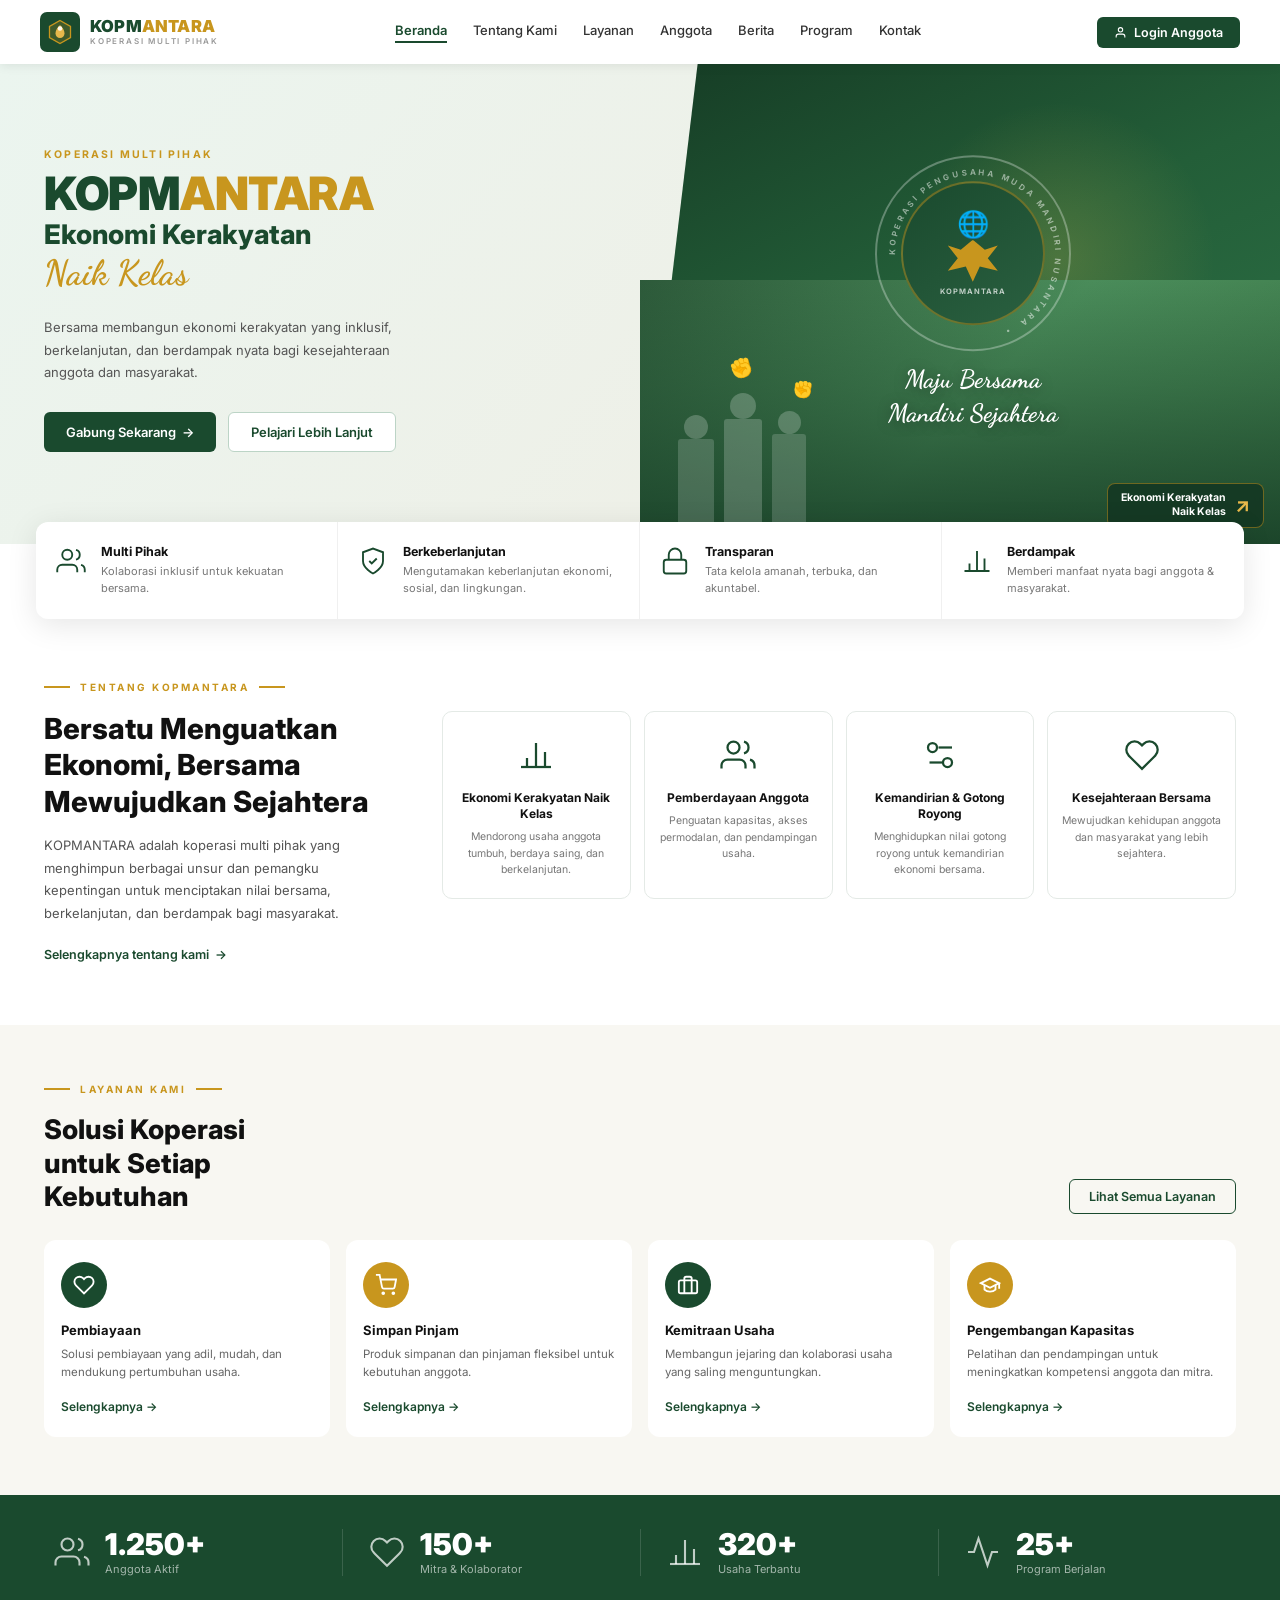
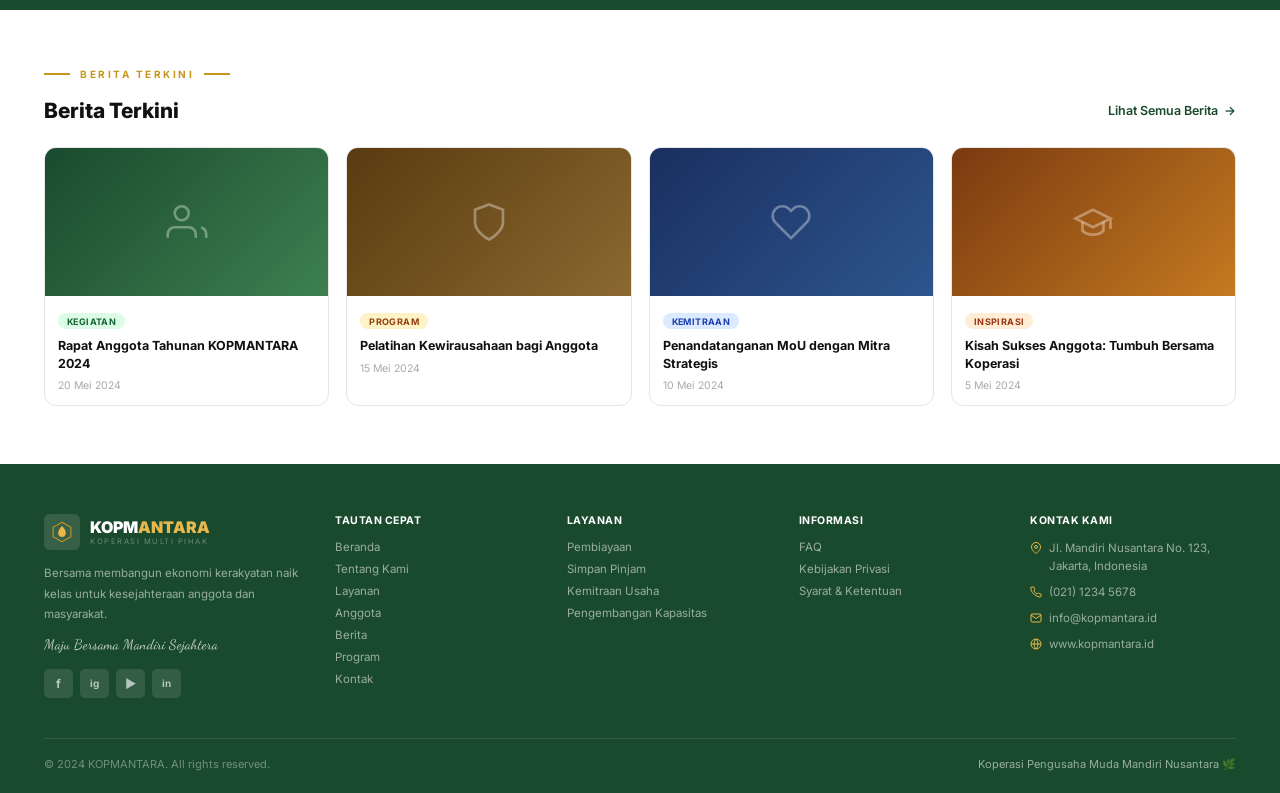
==== commit 113ca98a: "Update index.html" ====
--- a/index.html
+++ b/index.html
@@ -4,533 +4,342 @@
 <meta charset="UTF-8">
 <meta name="viewport" content="width=device-width, initial-scale=1.0">
 <title>KOPMANTARA - Koperasi Multi Pihak</title>
-<link href="https://fonts.googleapis.com/css2?family=Inter:wght@300;400;500;600;700;800;900&family=Playfair+Display:ital,wght@0,700;1,600&display=swap" rel="stylesheet">
+<link href="https://fonts.googleapis.com/css2?family=Inter:wght@300;400;500;600;700;800;900&family=Dancing+Script:wght@600;700&display=swap" rel="stylesheet">
 <style>
-  *, *::before, *::after { box-sizing: border-box; margin: 0; padding: 0; }
-  :root {
-    --green-dark: #1a4a2e;
-    --green-mid: #2d6e45;
-    --green-light: #3d8c58;
-    --gold: #c8961e;
-    --gold-light: #e8b84b;
-    --cream: #f9f7f2;
-    --white: #ffffff;
-    --gray-light: #f3f4f6;
-    --gray: #6b7280;
-    --text: #1f2937;
-    --text-light: #4b5563;
-  }
-  body { font-family: 'Inter', sans-serif; color: var(--text); background: var(--white); overflow-x: hidden; }
-
-  /* NAV */
-  nav {
-    background: var(--white);
-    padding: 0 60px;
-    height: 68px;
-    display: flex;
-    align-items: center;
-    justify-content: space-between;
-    box-shadow: 0 1px 8px rgba(0,0,0,0.08);
-    position: sticky; top: 0; z-index: 9999;
-    isolation: isolate;
-  }
-  .nav-logo { display: flex; align-items: center; gap: 10px; }
-  .logo-icon {
-    width: 44px; height: 44px;
-    background: var(--green-dark);
-    border-radius: 8px;
-    display: flex; align-items: center; justify-content: center;
-    position: relative; overflow: hidden;
-  }
-  .logo-icon svg { width: 30px; height: 30px; }
-  .logo-text h1 { font-size: 18px; font-weight: 800; line-height: 1; color: var(--green-dark); letter-spacing: 0.5px; }
-  .logo-text h1 span { color: var(--gold); }
-  .logo-text p { font-size: 9px; font-weight: 600; color: var(--gray); letter-spacing: 1.5px; text-transform: uppercase; margin-top: 1px; }
-  .nav-links { display: flex; gap: 32px; align-items: center; }
-  .nav-links a { text-decoration: none; font-size: 13.5px; font-weight: 500; color: var(--text); transition: color .2s; padding-bottom: 2px; }
-  .nav-links a.active { color: var(--green-dark); border-bottom: 2px solid var(--green-dark); }
-  .nav-links a:hover { color: var(--green-dark); }
-  .btn-login {
-    background: var(--green-dark); color: var(--white);
-    padding: 9px 20px; border-radius: 6px;
-    font-size: 13px; font-weight: 600;
-    text-decoration: none;
-    display: flex; align-items: center; gap: 7px;
-    transition: background .2s;
-  }
-  .btn-login:hover { background: var(--green-mid); }
-
-  /* HERO */
-  .hero {
-    background: linear-gradient(135deg, #f0f7f3 0%, #e8f4ee 40%, #f5f0e8 100%);
-    min-height: 520px;
-    display: grid;
-    grid-template-columns: 1fr 1fr;
-    align-items: center;
-    padding: 60px 60px 40px;
-    position: relative;
-    overflow: hidden;
-  }
-  .hero::before {
-    content: '';
-    position: absolute;
-    top: -60px; right: -60px;
-    width: 400px; height: 400px;
-    background: radial-gradient(circle, rgba(200,150,30,0.08) 0%, transparent 70%);
-    border-radius: 50%;
-  }
-  .hero-left { z-index: 2; }
-  .hero-label { font-size: 11px; font-weight: 700; letter-spacing: 2px; text-transform: uppercase; color: var(--gold); margin-bottom: 10px; }
-  .hero-title { font-size: 44px; font-weight: 900; line-height: 1.1; color: var(--green-dark); margin-bottom: 4px; }
-  .hero-title span { color: var(--gold); }
-  .hero-subtitle { font-size: 42px; font-weight: 800; color: var(--green-dark); line-height: 1.1; margin-bottom: 8px; }
-  .hero-italic {
-    font-family: 'Playfair Display', serif;
-    font-style: italic;
-    font-size: 40px;
-    color: var(--gold);
-    font-weight: 600;
-    margin-bottom: 18px;
-    display: block;
-  }
-  .hero-desc { font-size: 14px; color: var(--text-light); line-height: 1.7; max-width: 380px; margin-bottom: 28px; }
-  .hero-btns { display: flex; gap: 14px; }
-  .btn-primary {
-    background: var(--green-dark);
-    color: var(--white);
-    padding: 12px 24px;
-    border-radius: 6px;
-    font-size: 14px; font-weight: 600;
-    text-decoration: none;
-    display: flex; align-items: center; gap: 8px;
-    transition: background .2s;
-  }
-  .btn-primary:hover { background: var(--green-mid); }
-  .btn-secondary {
-    background: var(--white);
-    color: var(--green-dark);
-    padding: 12px 24px;
-    border-radius: 6px;
-    font-size: 14px; font-weight: 600;
-    text-decoration: none;
-    border: 1.5px solid #cde0d4;
-    transition: border-color .2s;
-  }
-  .btn-secondary:hover { border-color: var(--green-dark); }
-
-  /* HERO RIGHT */
-  .hero-right {
-    display: flex;
-    flex-direction: column;
-    align-items: center;
-    justify-content: center;
-    position: relative;
-    z-index: 2;
-  }
-  .hero-emblem {
-    width: 220px; height: 220px;
-    position: relative;
-    display: flex; align-items: center; justify-content: center;
-    margin-bottom: 10px;
-  }
-  .emblem-circle {
-    width: 200px; height: 200px;
-    border: 3px solid var(--green-dark);
-    border-radius: 50%;
-    display: flex; align-items: center; justify-content: center;
-    position: relative;
-    background: radial-gradient(circle at center, #e8f4ee, #c8e0d0);
-  }
-  .emblem-inner {
-    width: 150px; height: 150px;
-    background: var(--green-dark);
-    border-radius: 50% 50% 50% 50% / 60% 60% 40% 40%;
-    display: flex; align-items: center; justify-content: center;
-  }
-  .emblem-inner svg { width: 90px; height: 90px; color: var(--gold); }
-  .emblem-text {
-    position: absolute;
-    width: 200px; height: 200px;
-    top: 0; left: 0;
-    display: flex; align-items: center; justify-content: center;
-  }
-  .emblem-text svg { width: 200px; height: 200px; }
-  .hero-tagline {
-    font-family: 'Playfair Display', serif;
-    font-style: italic;
-    font-size: 26px;
-    color: var(--green-dark);
-    text-align: center;
-    font-weight: 700;
-    line-height: 1.3;
-    margin-bottom: 6px;
-  }
-  .hero-photo-strip {
-    position: absolute;
-    right: 0; top: 0;
-    width: 48%;
-    height: 100%;
-    background: linear-gradient(135deg, #2d5a3a, #1a3a26);
-    clip-path: polygon(15% 0, 100% 0, 100% 100%, 0% 100%);
-    z-index: 1;
-    display: flex; align-items: center; justify-content: flex-end;
-    overflow: hidden;
-  }
-  .hero-photo-bg {
-    width: 100%; height: 100%;
-    background: url('https://images.unsplash.com/photo-1593113598332-cd288d649433?w=600&q=80') center/cover;
-    opacity: 0.4;
-    mix-blend-mode: multiply;
-  }
-  .hero-badge {
-    position: absolute;
-    bottom: 20px; right: 20px;
-    background: rgba(255,255,255,0.15);
-    border: 1px solid rgba(255,255,255,0.3);
-    backdrop-filter: blur(4px);
-    padding: 10px 16px;
-    border-radius: 8px;
-    color: white;
-    font-size: 12px;
-    font-weight: 700;
-    text-align: right;
-    z-index: 3;
-    display: flex; align-items: center; gap: 8px;
-  }
-  .badge-arrow { color: var(--gold-light); font-size: 20px; }
-
-  /* FEATURES BAR */
-  .features-bar {
-    background: var(--white);
-    border-radius: 12px;
-    margin: -20px 60px 0;
-    box-shadow: 0 4px 24px rgba(0,0,0,0.10);
-    display: grid;
-    grid-template-columns: repeat(4, 1fr);
-    padding: 24px 32px;
-    position: relative;
-    z-index: 10;
-    gap: 16px;
-  }
-  .feature-item { display: flex; align-items: flex-start; gap: 14px; padding: 0 8px; }
-  .feature-item + .feature-item { border-left: 1px solid #e5e7eb; }
-  .feature-icon {
-    width: 40px; height: 40px; flex-shrink: 0;
-    display: flex; align-items: center; justify-content: center;
-  }
-  .feature-icon svg { width: 32px; height: 32px; color: var(--green-dark); }
-  .feature-text h4 { font-size: 13px; font-weight: 700; color: var(--text); margin-bottom: 3px; }
-  .feature-text p { font-size: 11.5px; color: var(--gray); line-height: 1.5; }
-
-  /* SECTION COMMON */
-  section { padding: 64px 60px; }
-  .section-eyebrow {
-    display: flex; align-items: center; gap: 10px;
-    font-size: 11px; font-weight: 700; letter-spacing: 2px;
-    text-transform: uppercase; color: var(--gold);
-    margin-bottom: 16px;
-  }
-  .section-eyebrow::before, .section-eyebrow::after {
-    content: ''; display: block;
-    height: 1.5px; width: 32px;
-    background: var(--gold);
-  }
-
-  /* ABOUT */
-  .about-section { background: var(--white); }
-  .about-grid { display: grid; grid-template-columns: 380px 1fr; gap: 56px; align-items: start; }
-  .about-left h2 { font-size: 32px; font-weight: 800; color: var(--text); line-height: 1.2; margin-bottom: 16px; }
-  .about-left p { font-size: 14px; color: var(--text-light); line-height: 1.7; margin-bottom: 20px; }
-  .about-link { color: var(--green-dark); font-size: 13px; font-weight: 600; text-decoration: none; display: flex; align-items: center; gap: 6px; }
-  .about-link:hover { text-decoration: underline; }
-  .about-cards { display: grid; grid-template-columns: repeat(4, 1fr); gap: 16px; }
-  .about-card {
-    border: 1.5px solid #e5e7eb;
-    border-radius: 10px;
-    padding: 20px 16px;
-    text-align: center;
-    transition: border-color .2s, box-shadow .2s;
-  }
-  .about-card:hover { border-color: var(--green-light); box-shadow: 0 4px 12px rgba(45,110,69,0.1); }
-  .about-card-icon {
-    width: 52px; height: 52px;
-    margin: 0 auto 12px;
-    display: flex; align-items: center; justify-content: center;
-  }
-  .about-card-icon svg { width: 40px; height: 40px; color: var(--green-dark); }
-  .about-card h4 { font-size: 13px; font-weight: 700; color: var(--text); margin-bottom: 8px; line-height: 1.3; }
-  .about-card p { font-size: 11.5px; color: var(--gray); line-height: 1.5; }
-
-  /* SERVICES */
-  .services-section { background: var(--cream); }
-  .services-header { display: flex; justify-content: space-between; align-items: flex-start; margin-bottom: 36px; }
-  .services-header h2 { font-size: 30px; font-weight: 800; color: var(--text); line-height: 1.2; max-width: 280px; }
-  .btn-outline {
-    border: 1.5px solid var(--green-dark);
-    color: var(--green-dark);
-    padding: 10px 20px;
-    border-radius: 6px;
-    font-size: 13px; font-weight: 600;
-    text-decoration: none;
-    transition: background .2s, color .2s;
-    white-space: nowrap;
-  }
-  .btn-outline:hover { background: var(--green-dark); color: var(--white); }
-  .services-grid { display: grid; grid-template-columns: repeat(4, 1fr); gap: 20px; }
-  .service-card {
-    background: var(--white);
-    border-radius: 12px;
-    padding: 24px 20px;
-    transition: transform .2s, box-shadow .2s;
-  }
-  .service-card:hover { transform: translateY(-3px); box-shadow: 0 8px 24px rgba(0,0,0,0.10); }
-  .service-icon {
-    width: 48px; height: 48px;
-    border-radius: 50%;
-    display: flex; align-items: center; justify-content: center;
-    margin-bottom: 14px;
-  }
-  .service-icon.green { background: var(--green-dark); }
-  .service-icon.gold { background: var(--gold); }
-  .service-icon svg { width: 26px; height: 26px; color: white; }
-  .service-card h4 { font-size: 14px; font-weight: 700; color: var(--text); margin-bottom: 8px; }
-  .service-card p { font-size: 12.5px; color: var(--gray); line-height: 1.6; margin-bottom: 14px; }
-  .service-link { color: var(--green-dark); font-size: 12.5px; font-weight: 600; text-decoration: none; display: flex; align-items: center; gap: 4px; }
-
-  /* STATS */
-  .stats-section {
-    background: var(--green-dark);
-    padding: 40px 60px;
-    display: grid;
-    grid-template-columns: repeat(4, 1fr);
-    gap: 20px;
-  }
-  .stat-item { display: flex; align-items: center; gap: 16px; }
-  .stat-item + .stat-item { border-left: 1px solid rgba(255,255,255,0.15); padding-left: 20px; }
-  .stat-icon { width: 40px; height: 40px; flex-shrink: 0; }
-  .stat-icon svg { width: 40px; height: 40px; color: rgba(255,255,255,0.8); }
-  .stat-num { font-size: 32px; font-weight: 900; color: var(--white); line-height: 1; }
-  .stat-label { font-size: 12px; color: rgba(255,255,255,0.7); margin-top: 2px; }
-
-  /* NEWS */
-  .news-section { background: var(--white); }
-  .news-header { display: flex; justify-content: space-between; align-items: center; margin-bottom: 28px; }
-  .news-header h2 { font-size: 24px; font-weight: 800; }
-  .news-link { color: var(--green-dark); font-size: 13px; font-weight: 600; text-decoration: none; display: flex; align-items: center; gap: 4px; }
-  .news-grid { display: grid; grid-template-columns: repeat(4, 1fr); gap: 20px; }
-  .news-card { border-radius: 12px; overflow: hidden; border: 1px solid #e5e7eb; transition: box-shadow .2s; }
-  .news-card:hover { box-shadow: 0 6px 20px rgba(0,0,0,0.10); }
-  .news-img {
-    width: 100%; height: 160px;
-    object-fit: cover;
-    display: block;
-    background: #ccc;
-  }
-  .news-img-placeholder {
-    width: 100%; height: 160px;
-    display: flex; align-items: center; justify-content: center;
-    font-size: 24px;
-  }
-  .news-img-placeholder.green { background: linear-gradient(135deg, #2d6e45, #1a4a2e); }
-  .news-img-placeholder.brown { background: linear-gradient(135deg, #6b4c1e, #8b6520); }
-  .news-img-placeholder.blue { background: linear-gradient(135deg, #1e3a5f, #2d5a8e); }
-  .news-img-placeholder.orange { background: linear-gradient(135deg, #c47a1e, #e89a3e); }
-  .news-body { padding: 16px; }
-  .news-tag {
-    display: inline-block;
-    padding: 3px 10px; border-radius: 20px;
-    font-size: 10px; font-weight: 700;
-    margin-bottom: 8px;
-    text-transform: uppercase; letter-spacing: 0.5px;
-  }
-  .tag-green { background: #dcfce7; color: #166534; }
-  .tag-gold { background: #fef9c3; color: #854d0e; }
-  .tag-blue { background: #dbeafe; color: #1e40af; }
-  .tag-orange { background: #ffedd5; color: #9a3412; }
-  .news-body h4 { font-size: 13.5px; font-weight: 700; line-height: 1.4; margin-bottom: 8px; color: var(--text); }
-  .news-date { font-size: 11px; color: var(--gray); }
-
-  /* FOOTER */
-  footer {
-    background: var(--green-dark);
-    color: rgba(255,255,255,0.85);
-    padding: 48px 60px 24px;
-  }
-  .footer-grid { display: grid; grid-template-columns: 280px 1fr 1fr 1fr 1fr; gap: 32px; margin-bottom: 40px; }
-  .footer-brand .logo-white h1 { font-size: 20px; font-weight: 800; color: var(--white); }
-  .footer-brand .logo-white h1 span { color: var(--gold-light); }
-  .footer-brand .logo-white p { font-size: 9px; color: rgba(255,255,255,0.5); letter-spacing: 1.5px; text-transform: uppercase; }
-  .footer-desc { font-size: 12.5px; line-height: 1.7; color: rgba(255,255,255,0.65); margin: 14px 0; }
-  .footer-tagline {
-    font-family: 'Playfair Display', serif;
-    font-style: italic;
-    font-size: 14px;
-    color: rgba(255,255,255,0.8);
-    margin-bottom: 16px;
-  }
-  .social-links { display: flex; gap: 10px; }
-  .social-link {
-    width: 32px; height: 32px;
-    background: rgba(255,255,255,0.12);
-    border-radius: 6px;
-    display: flex; align-items: center; justify-content: center;
-    color: rgba(255,255,255,0.7);
-    text-decoration: none;
-    font-size: 14px;
-    transition: background .2s;
-  }
-  .social-link:hover { background: rgba(255,255,255,0.25); }
-  .footer-col h5 { font-size: 12px; font-weight: 700; color: var(--white); margin-bottom: 14px; text-transform: uppercase; letter-spacing: 0.5px; }
-  .footer-col a { display: block; font-size: 12.5px; color: rgba(255,255,255,0.6); text-decoration: none; margin-bottom: 8px; transition: color .2s; }
-  .footer-col a:hover { color: var(--white); }
-  .footer-contact-item { display: flex; align-items: flex-start; gap: 8px; margin-bottom: 10px; font-size: 12px; color: rgba(255,255,255,0.65); line-height: 1.5; }
-  .footer-contact-item svg { width: 14px; height: 14px; flex-shrink: 0; margin-top: 1px; color: var(--gold-light); }
-  .footer-bottom {
-    border-top: 1px solid rgba(255,255,255,0.12);
-    padding-top: 20px;
-    display: flex; justify-content: space-between; align-items: center;
-    font-size: 12px; color: rgba(255,255,255,0.45);
-  }
-  .footer-bottom span { color: rgba(255,255,255,0.65); font-weight: 500; }
-
-  /* HERO PEOPLE IMAGE */
-  .hero-people {
-    position: absolute;
-    right: 0; top: 0;
-    width: 50%;
-    height: 100%;
-    overflow: hidden;
-    z-index: 1;
-  }
-  .hero-people::before {
-    content: '';
-    position: absolute;
-    top: 0; left: 0;
-    width: 80px; height: 100%;
-    background: linear-gradient(to right, #f0f7f3, transparent);
-    z-index: 2;
-  }
-  .people-bg {
-    width: 100%; height: 100%;
-    background: linear-gradient(160deg, #1a4a2e 0%, #2d6e45 50%, #4a8c3f 100%);
-    position: relative;
-    display: flex; align-items: flex-end; justify-content: center;
-    padding-bottom: 20px;
-  }
-  /* People silhouettes */
-  .people-scene {
-    position: absolute;
-    bottom: 0; left: 0; right: 0;
-    height: 100%;
-    display: flex; align-items: flex-end; justify-content: center;
-    gap: 8px;
-    padding-bottom: 10px;
-  }
-  .person {
-    display: flex; flex-direction: column; align-items: center;
-    position: relative;
-  }
-  .person-body { background: rgba(255,255,255,0.15); border-radius: 4px 4px 0 0; }
-  /* Sunbeam */
-  .sunbeam {
-    position: absolute;
-    top: 0; right: 80px;
-    width: 200px; height: 200px;
-    background: radial-gradient(circle, rgba(255,220,100,0.3) 0%, transparent 70%);
-    border-radius: 50%;
-  }
-
-  /* Landscape BG */
-  .landscape {
-    position: absolute;
-    bottom: 0; left: 0; right: 0;
-    height: 45%;
-  }
-
-  /* HERO RIGHT COMPOSITION */
-  .hero-right-content {
-    position: relative;
-    z-index: 3;
-    display: flex; flex-direction: column; align-items: center;
-  }
-  .green-shield {
-    width: 180px; height: 210px;
-    background: var(--green-dark);
-    clip-path: polygon(50% 0%, 100% 15%, 100% 75%, 50% 100%, 0% 75%, 0% 15%);
-    display: flex; align-items: center; justify-content: center;
-    position: relative;
-    margin-bottom: 12px;
-  }
-  .shield-inner {
-    display: flex; flex-direction: column; align-items: center;
-  }
-  .shield-globe { font-size: 32px; }
-  .shield-eagle {
-    width: 80px; height: 70px;
-    background: var(--gold);
-    clip-path: polygon(50% 0%, 70% 30%, 100% 20%, 80% 50%, 100% 80%, 70% 70%, 50% 100%, 30% 70%, 0% 80%, 20% 50%, 0% 20%, 30% 30%);
-    margin-top: 4px;
-  }
-  .circular-badge {
-    position: relative;
-    width: 220px; height: 220px;
-    margin-bottom: 14px;
-  }
-  .circular-badge-ring {
-    width: 220px; height: 220px;
-    border: 2px solid var(--green-dark);
-    border-radius: 50%;
-    position: absolute; top: 0; left: 0;
-    display: flex; align-items: center; justify-content: center;
-  }
-  .circular-badge-inner {
-    width: 160px; height: 160px;
-    background: linear-gradient(135deg, var(--green-dark), var(--green-mid));
-    border-radius: 50%;
-    display: flex; align-items: center; justify-content: center;
-    flex-direction: column; gap: 6px;
-  }
-  .badge-emoji { font-size: 36px; line-height: 1; }
-  .badge-sub { font-size: 10px; color: var(--gold-light); font-weight: 700; letter-spacing: 1px; text-align: center; }
-  .circular-text {
-    position: absolute; top: 0; left: 0;
-    width: 220px; height: 220px;
-  }
-
-  .eco-badge {
-    position: absolute;
-    bottom: 20px; right: 30px;
-    background: rgba(26,74,46,0.85);
-    border: 1px solid rgba(200,150,30,0.4);
-    padding: 8px 14px 8px 12px;
-    border-radius: 8px;
-    display: flex; align-items: center; gap: 10px;
-    z-index: 5;
-  }
-  .eco-badge-text { font-size: 11px; color: white; font-weight: 600; text-align: right; }
-  .eco-badge-arrow { color: var(--gold-light); font-size: 22px; font-weight: 700; }
+*,*::before,*::after{box-sizing:border-box;margin:0;padding:0}
+html{scroll-behavior:smooth}
+body{font-family:'Inter',sans-serif;color:#1a1a1a;background:#fff;overflow-x:hidden}
+
+/* ─── NAVBAR ─── */
+.navbar{
+  position:sticky;top:0;z-index:99999;
+  background:#fff;height:64px;
+  display:flex;align-items:center;justify-content:space-between;
+  padding:0 40px;
+  box-shadow:0 2px 10px rgba(0,0,0,0.08);
+}
+.nb-logo{display:flex;align-items:center;gap:10px;text-decoration:none;cursor:pointer}
+.nb-logo-box{
+  width:40px;height:40px;background:#1a4a2e;border-radius:7px;
+  display:flex;align-items:center;justify-content:center;flex-shrink:0;
+}
+.nb-logo-box svg{width:26px;height:26px}
+.nb-logo-txt h1{font-size:16.5px;font-weight:900;color:#1a4a2e;line-height:1;letter-spacing:0.2px}
+.nb-logo-txt h1 em{color:#c8961e;font-style:normal}
+.nb-logo-txt p{font-size:8px;font-weight:600;color:#999;letter-spacing:1.8px;text-transform:uppercase;margin-top:2px}
+.nb-links{display:flex;align-items:center;gap:26px}
+.nb-links a{
+  text-decoration:none;font-size:13px;font-weight:500;color:#333;
+  padding-bottom:3px;border-bottom:2.5px solid transparent;
+  transition:color .15s,border-color .15s;white-space:nowrap;cursor:pointer;
+}
+.nb-links a.on{color:#1a4a2e;border-bottom-color:#1a4a2e;font-weight:600}
+.nb-links a:hover{color:#1a4a2e}
+.nb-btn{
+  display:flex;align-items:center;gap:7px;cursor:pointer;
+  background:#1a4a2e;color:#fff;
+  padding:8px 17px;border-radius:6px;
+  font-size:12.5px;font-weight:600;text-decoration:none;
+  white-space:nowrap;transition:background .15s;
+}
+.nb-btn:hover{background:#2d6e45}
+.nb-btn svg{width:13px;height:13px;flex-shrink:0}
+
+/* ─── HERO ─── */
+.hero{
+  display:grid;grid-template-columns:1fr 1fr;
+  min-height:480px;position:relative;overflow:hidden;
+  background:linear-gradient(130deg,#ebf5ef 0%,#f0ede3 100%);
+}
+/* Left pane */
+.hero-l{
+  padding:52px 44px 60px 44px;
+  display:flex;flex-direction:column;justify-content:center;
+  position:relative;z-index:4;
+}
+.h-tag{font-size:10.5px;font-weight:700;letter-spacing:2.2px;text-transform:uppercase;color:#c8961e;margin-bottom:9px}
+.h-brand{font-size:46px;font-weight:900;line-height:1;color:#1a4a2e;margin-bottom:3px;letter-spacing:-0.5px}
+.h-brand em{color:#c8961e;font-style:normal}
+.h-sub{font-size:27px;font-weight:800;color:#1a4a2e;line-height:1.2;margin-bottom:1px}
+.h-cursive{
+  font-family:'Dancing Script',cursive;
+  font-size:35px;font-weight:700;color:#c8961e;
+  display:block;line-height:1.25;margin-bottom:20px;
+}
+.h-desc{font-size:13px;color:#555;line-height:1.75;max-width:355px;margin-bottom:28px}
+.h-btns{display:flex;gap:12px;flex-wrap:wrap}
+.btn-g{
+  display:inline-flex;align-items:center;gap:6px;cursor:pointer;
+  background:#1a4a2e;color:#fff;
+  padding:11px 22px;border-radius:6px;
+  font-size:13px;font-weight:600;text-decoration:none;
+  transition:background .15s;
+}
+.btn-g:hover{background:#2d6e45}
+.btn-w{
+  display:inline-flex;align-items:center;gap:6px;cursor:pointer;
+  background:#fff;color:#1a4a2e;
+  padding:11px 22px;border-radius:6px;
+  font-size:13px;font-weight:600;text-decoration:none;
+  border:1.5px solid #bcd4c6;transition:border-color .15s;
+}
+.btn-w:hover{border-color:#1a4a2e}
+
+/* Right pane — green diagonal + photo */
+.hero-r{position:relative;overflow:hidden;z-index:2}
+.hero-r-bg{
+  position:absolute;inset:0;
+  background:linear-gradient(155deg,#163c25 0%,#235e38 45%,#2e7348 100%);
+  clip-path:polygon(9% 0,100% 0,100% 100%,0% 100%);
+}
+/* Sunburst glow */
+.hero-r-glow{
+  position:absolute;top:5%;right:8%;
+  width:340px;height:340px;
+  background:radial-gradient(circle,rgba(255,210,80,0.18) 0%,transparent 65%);
+  border-radius:50%;z-index:1;pointer-events:none;
+}
+/* Rice terrace photo effect at bottom */
+.hero-r-land{
+  position:absolute;bottom:0;left:0;right:0;height:55%;z-index:1;
+  background:
+    linear-gradient(0deg,rgba(22,60,37,0.85) 0%,rgba(22,60,37,0.3) 60%,transparent 100%),
+    linear-gradient(135deg,#2d5a3a 0%,#4a8c5a 50%,#3d7a4a 100%);
+}
+/* People group */
+.hero-r-people{
+  position:absolute;bottom:0;left:6%;right:0;height:62%;z-index:3;
+  display:flex;align-items:flex-end;gap:0;overflow:hidden;
+}
+/* Emblem */
+.hero-emblem{
+  position:absolute;
+  top:50%;left:52%;
+  transform:translate(-50%,-54%);
+  z-index:5;
+  display:flex;flex-direction:column;align-items:center;
+}
+.emb-ring{
+  width:196px;height:196px;
+  border:2px solid rgba(255,255,255,0.3);
+  border-radius:50%;
+  display:flex;align-items:center;justify-content:center;
+  position:relative;margin-bottom:12px;
+}
+.emb-core{
+  width:144px;height:144px;
+  background:linear-gradient(145deg,#1a4a2e,#2a6040);
+  border-radius:50%;border:2px solid rgba(200,150,30,0.45);
+  display:flex;flex-direction:column;align-items:center;justify-content:center;gap:3px;
+}
+.emb-globe{font-size:26px;line-height:1}
+.emb-eagle{
+  width:50px;height:42px;background:#c8961e;
+  clip-path:polygon(50% 0%,74% 24%,100% 14%,80% 44%,100% 74%,64% 64%,50% 100%,36% 64%,0% 74%,20% 44%,0% 14%,26% 24%);
+}
+.emb-lbl{font-size:7.5px;color:rgba(255,255,255,0.7);font-weight:700;letter-spacing:1px;margin-top:2px}
+/* Circular label SVG */
+.emb-svg{position:absolute;top:0;left:0;width:196px;height:196px;pointer-events:none}
+.emb-tagline{
+  font-family:'Dancing Script',cursive;
+  font-size:25px;font-weight:700;color:#fff;
+  text-align:center;line-height:1.35;
+  text-shadow:0 2px 14px rgba(0,0,0,0.35);
+}
+/* Eco badge */
+.eco-badge{
+  position:absolute;bottom:16px;right:16px;z-index:6;
+  background:rgba(20,55,35,0.88);
+  border:1px solid rgba(200,150,30,0.5);
+  border-radius:8px;padding:7px 13px;
+  display:flex;align-items:center;gap:9px;
+  backdrop-filter:blur(4px);
+}
+.eco-txt{font-size:10.5px;color:#fff;font-weight:700;line-height:1.4;text-align:right}
+.eco-arr{color:#e8b84b;font-size:20px;font-weight:700;line-height:1}
+
+/* People silhouettes (decorative) */
+.ppl{display:flex;align-items:flex-end;gap:4px;height:100%;padding-bottom:0}
+.pp{display:flex;flex-direction:column;align-items:center}
+.pp-h{width:20px;height:20px;border-radius:50%;background:rgba(255,255,255,0.22);margin-bottom:0}
+.pp-b{width:32px;border-radius:3px 3px 0 0;background:rgba(255,255,255,0.16)}
+/* Shirt labels */
+.shirt-label{
+  position:absolute;
+  font-size:6px;color:rgba(255,255,255,0.7);font-weight:700;
+  letter-spacing:0.5px;text-align:center;
+  pointer-events:none;
+}
+
+/* ─── FEATURES BAR ─── */
+.feats{
+  background:#fff;
+  margin:-22px 36px 0;
+  border-radius:12px;
+  box-shadow:0 6px 30px rgba(0,0,0,0.10);
+  display:grid;grid-template-columns:repeat(4,1fr);
+  position:relative;z-index:20;overflow:hidden;
+}
+.feat{display:flex;align-items:flex-start;gap:13px;padding:22px 18px;border-right:1px solid #f0f0f0}
+.feat:last-child{border-right:none}
+.feat-ico{width:34px;height:34px;flex-shrink:0;display:flex;align-items:center;justify-content:center}
+.feat-ico svg{width:30px;height:30px;color:#1a4a2e;stroke-width:1.5}
+.feat h4{font-size:12.5px;font-weight:700;color:#111;margin-bottom:4px}
+.feat p{font-size:11px;color:#777;line-height:1.55}
+
+/* ─── SECTION EYEBROW ─── */
+.eyebrow{
+  display:flex;align-items:center;gap:10px;
+  font-size:10px;font-weight:700;letter-spacing:2.5px;
+  text-transform:uppercase;color:#c8961e;margin-bottom:18px;
+}
+.eyebrow::before,.eyebrow::after{content:'';display:block;width:26px;height:1.5px;background:#c8961e}
+
+/* ─── ABOUT ─── */
+.about{padding:62px 44px}
+.about-grid{display:grid;grid-template-columns:350px 1fr;gap:48px;align-items:start}
+.about-l h2{font-size:29px;font-weight:800;color:#111;line-height:1.25;margin-bottom:14px}
+.about-l p{font-size:13px;color:#555;line-height:1.75;margin-bottom:18px}
+.about-more{color:#1a4a2e;font-size:12.5px;font-weight:600;text-decoration:none;display:inline-flex;align-items:center;gap:5px;cursor:pointer}
+.about-more:hover{text-decoration:underline}
+.about-cards{display:grid;grid-template-columns:repeat(4,1fr);gap:13px}
+.acard{
+  border:1.5px solid #e4eae6;border-radius:10px;
+  padding:20px 13px;text-align:center;
+  transition:border-color .2s,box-shadow .2s;cursor:pointer;
+}
+.acard:hover{border-color:#2d6e45;box-shadow:0 4px 16px rgba(26,74,46,0.08)}
+.acard-ico{width:46px;height:46px;margin:0 auto 12px;display:flex;align-items:center;justify-content:center}
+.acard-ico svg{width:36px;height:36px;color:#1a4a2e;stroke-width:1.5}
+.acard h4{font-size:12px;font-weight:700;color:#111;margin-bottom:7px;line-height:1.35}
+.acard p{font-size:10.5px;color:#777;line-height:1.55}
+
+/* ─── SERVICES ─── */
+.services{padding:58px 44px;background:#f8f7f2}
+.svc-head{display:flex;justify-content:space-between;align-items:flex-end;margin-bottom:26px}
+.svc-head h2{font-size:27px;font-weight:800;color:#111;line-height:1.25;max-width:260px}
+.btn-ol{
+  border:1.5px solid #1a4a2e;color:#1a4a2e;cursor:pointer;
+  padding:9px 19px;border-radius:6px;
+  font-size:12.5px;font-weight:600;text-decoration:none;
+  transition:background .15s,color .15s;white-space:nowrap;
+}
+.btn-ol:hover{background:#1a4a2e;color:#fff}
+.svc-grid{display:grid;grid-template-columns:repeat(4,1fr);gap:16px}
+.scard{
+  background:#fff;border-radius:12px;padding:22px 17px;
+  transition:transform .2s,box-shadow .2s;
+}
+.scard:hover{transform:translateY(-4px);box-shadow:0 8px 28px rgba(0,0,0,0.09)}
+.scard-ico{
+  width:46px;height:46px;border-radius:50%;
+  display:flex;align-items:center;justify-content:center;margin-bottom:14px;
+}
+.scard-ico.dg{background:#1a4a2e}
+.scard-ico.gd{background:#c8961e}
+.scard-ico svg{width:22px;height:22px;color:#fff;stroke-width:2}
+.scard h4{font-size:13px;font-weight:700;color:#111;margin-bottom:7px}
+.scard p{font-size:11.5px;color:#666;line-height:1.6;margin-bottom:13px}
+.scard-lnk{color:#1a4a2e;font-size:12px;font-weight:600;text-decoration:none;display:inline-flex;align-items:center;gap:4px;cursor:pointer}
+.scard-lnk:hover{text-decoration:underline}
+
+/* ─── STATS ─── */
+.stats{
+  background:#1a4a2e;
+  display:grid;grid-template-columns:repeat(4,1fr);
+  padding:34px 44px;
+}
+.stat{display:flex;align-items:center;gap:15px;padding:0 10px}
+.stat+.stat{border-left:1px solid rgba(255,255,255,0.14);padding-left:26px}
+.stat svg{width:36px;height:36px;color:rgba(255,255,255,0.72);flex-shrink:0;stroke-width:1.4}
+.stat-n{font-size:30px;font-weight:900;color:#fff;line-height:1}
+.stat-l{font-size:11px;color:rgba(255,255,255,0.6);margin-top:3px}
+
+/* ─── NEWS ─── */
+.news{padding:58px 44px;background:#fff}
+.news-head{display:flex;justify-content:space-between;align-items:center;margin-bottom:24px}
+.news-head h2{font-size:21px;font-weight:800;color:#111}
+.news-all{color:#1a4a2e;font-size:12.5px;font-weight:600;text-decoration:none;display:inline-flex;align-items:center;gap:4px;cursor:pointer}
+.news-all:hover{text-decoration:underline}
+.news-grid{display:grid;grid-template-columns:repeat(4,1fr);gap:17px}
+.ncard{border:1px solid #e6e6e6;border-radius:12px;overflow:hidden;transition:box-shadow .2s;cursor:pointer}
+.ncard:hover{box-shadow:0 6px 22px rgba(0,0,0,0.09)}
+.nthumb{width:100%;height:148px;display:flex;align-items:center;justify-content:center}
+.nthumb.t1{background:linear-gradient(135deg,#1a4a2e,#3d8050)}
+.nthumb.t2{background:linear-gradient(135deg,#5a3a10,#8b6930)}
+.nthumb.t3{background:linear-gradient(135deg,#1a2f5f,#2d558e)}
+.nthumb.t4{background:linear-gradient(135deg,#7a3a10,#c47a20)}
+.nthumb svg{width:42px;height:42px;color:rgba(255,255,255,0.35);stroke-width:1.5}
+.nbody{padding:13px}
+.ntag{
+  display:inline-block;padding:2.5px 9px;border-radius:20px;
+  font-size:9px;font-weight:700;letter-spacing:0.4px;
+  text-transform:uppercase;margin-bottom:8px;
+}
+.tg{background:#dcfce7;color:#166534}
+.ty{background:#fef3c7;color:#92400e}
+.tb{background:#dbeafe;color:#1e40af}
+.to{background:#ffedd5;color:#9a3412}
+.nbody h4{font-size:12.5px;font-weight:700;color:#111;line-height:1.4;margin-bottom:7px}
+.ndate{font-size:10.5px;color:#aaa}
+
+/* ─── FOOTER ─── */
+footer{background:#1a4a2e;color:rgba(255,255,255,0.8);padding:50px 44px 22px}
+.ft-top{display:grid;grid-template-columns:265px 1fr 1fr 1fr 1fr;gap:26px;margin-bottom:40px}
+.ft-logo{display:flex;align-items:center;gap:10px;margin-bottom:13px}
+.ft-logo-box{
+  width:36px;height:36px;background:rgba(255,255,255,0.12);
+  border-radius:6px;display:flex;align-items:center;justify-content:center;
+}
+.ft-logo-box svg{width:22px;height:22px}
+.ft-logo h2{font-size:16px;font-weight:900;color:#fff;line-height:1}
+.ft-logo h2 em{color:#e8b84b;font-style:normal}
+.ft-logo small{display:block;font-size:7.5px;color:rgba(255,255,255,0.35);letter-spacing:1.5px;text-transform:uppercase;margin-top:2px}
+.ft-desc{font-size:11.5px;line-height:1.75;color:rgba(255,255,255,0.55);margin-bottom:12px}
+.ft-cursive{font-family:'Dancing Script',cursive;font-size:14px;color:rgba(255,255,255,0.75);display:block;margin-bottom:16px}
+.ft-soc{display:flex;gap:7px}
+.fs{
+  width:29px;height:29px;background:rgba(255,255,255,0.11);
+  border-radius:5px;display:flex;align-items:center;justify-content:center;
+  color:rgba(255,255,255,0.65);text-decoration:none;font-size:12px;font-weight:700;
+  transition:background .15s;cursor:pointer;
+}
+.fs:hover{background:rgba(255,255,255,0.24)}
+.ft-col h5{font-size:10.5px;font-weight:700;color:#fff;text-transform:uppercase;letter-spacing:0.5px;margin-bottom:13px}
+.ft-col a{display:block;font-size:11.5px;color:rgba(255,255,255,0.55);text-decoration:none;margin-bottom:8px;cursor:pointer;transition:color .15s}
+.ft-col a:hover{color:#fff}
+.fcon{display:flex;align-items:flex-start;gap:7px;margin-bottom:9px;font-size:11.5px;color:rgba(255,255,255,0.55);line-height:1.5}
+.fcon svg{width:12px;height:12px;flex-shrink:0;margin-top:2px;color:#e8b84b;stroke-width:2}
+.ft-bot{
+  border-top:1px solid rgba(255,255,255,0.11);
+  padding-top:18px;
+  display:flex;justify-content:space-between;align-items:center;
+  font-size:11px;color:rgba(255,255,255,0.38);
+}
+.ft-bot span{color:rgba(255,255,255,0.55)}
 </style>
 </head>
 <body>
 
-<!-- NAVIGATION -->
-<nav>
-  <div class="nav-logo">
-    <div class="logo-icon">
-      <svg viewBox="0 0 30 30" fill="none">
-        <path d="M15 2L28 10V20L15 28L2 20V10Z" fill="#c8961e" opacity="0.2"/>
-        <path d="M15 4L26 11V19L15 26L4 19V11Z" stroke="#c8961e" stroke-width="1.5" fill="none"/>
-        <path d="M15 8C15 8 10 12 10 17C10 20 12 22 15 22C18 22 20 20 20 17C20 12 15 8 15 8Z" fill="#c8961e"/>
-        <circle cx="15" cy="11" r="3" fill="white" opacity="0.9"/>
+<!-- ══════════════════════════ NAVBAR ══════════════════════════ -->
+<nav class="navbar">
+  <a href="#" class="nb-logo">
+    <div class="nb-logo-box">
+      <svg viewBox="0 0 26 26" fill="none" xmlns="http://www.w3.org/2000/svg">
+        <path d="M13 1.5L23.5 7.5V18.5L13 24.5L2.5 18.5V7.5Z" fill="#c8961e" fill-opacity="0.22"/>
+        <path d="M13 1.5L23.5 7.5V18.5L13 24.5L2.5 18.5V7.5Z" stroke="#c8961e" stroke-width="1.3"/>
+        <path d="M13 6C13 6 8.5 10 8.5 14.5C8.5 17.2 10.5 19 13 19C15.5 19 17.5 17.2 17.5 14.5C17.5 10 13 6 13 6Z" fill="#e8b84b"/>
+        <circle cx="13" cy="9.5" r="2.3" fill="white" fill-opacity="0.9"/>
       </svg>
     </div>
-    <div class="logo-text">
-      <h1>KOPM<span>ANTARA</span></h1>
+    <div class="nb-logo-txt">
+      <h1>KOPM<em>ANTARA</em></h1>
       <p>Koperasi Multi Pihak</p>
     </div>
-  </div>
-  <div class="nav-links">
-    <a href="#" class="active">Beranda</a>
+  </a>
+
+  <div class="nb-links">
+    <a href="#" class="on">Beranda</a>
     <a href="#">Tentang Kami</a>
     <a href="#">Layanan</a>
     <a href="#">Anggota</a>
@@ -538,147 +347,165 @@
     <a href="#">Program</a>
     <a href="#">Kontak</a>
   </div>
-  <a href="#" class="btn-login">
-    <svg width="14" height="14" viewBox="0 0 24 24" fill="none" stroke="currentColor" stroke-width="2"><path d="M20 21v-2a4 4 0 0 0-4-4H8a4 4 0 0 0-4 4v2"/><circle cx="12" cy="7" r="4"/></svg>
+
+  <a href="#" class="nb-btn">
+    <svg viewBox="0 0 24 24" fill="none" stroke="currentColor" stroke-width="2"><path d="M20 21v-2a4 4 0 0 0-4-4H8a4 4 0 0 0-4 4v2"/><circle cx="12" cy="7" r="4"/></svg>
     Login Anggota
   </a>
 </nav>
 
-<!-- HERO -->
-<section style="padding:0; position:relative; overflow:hidden; min-height:500px; background:linear-gradient(135deg,#eef7f2 0%,#f5f0e8 100%); display:grid; grid-template-columns:1fr 1fr; align-items:center;">
-  <div style="padding:60px 60px 80px; z-index:3; position:relative;">
-    <div style="font-size:11px;font-weight:700;letter-spacing:2px;text-transform:uppercase;color:var(--gold);margin-bottom:8px;">Koperasi Multi Pihak</div>
-    <h1 style="font-size:46px;font-weight:900;color:var(--green-dark);line-height:1.05;margin-bottom:0;">KOPM<span style="color:var(--gold);">ANTARA</span></h1>
-    <div style="font-size:32px;font-weight:800;color:var(--green-dark);line-height:1.2;margin-bottom:2px;">Ekonomi Kerakyatan</div>
-    <div style="font-family:'Playfair Display',serif;font-style:italic;font-size:36px;color:var(--gold);font-weight:600;margin-bottom:20px;display:block;">Naik Kelas</div>
-    <p style="font-size:14px;color:var(--text-light);line-height:1.7;max-width:380px;margin-bottom:30px;">Bersama membangun ekonomi kerakyatan yang inklusif, berkelanjutan, dan berdampak nyata bagi kesejahteraan anggota dan masyarakat.</p>
-    <div style="display:flex;gap:14px;">
-      <a href="#" class="btn-primary">Gabung Sekarang →</a>
-      <a href="#" class="btn-secondary">Pelajari Lebih Lanjut</a>
-    </div>
-  </div>
-
-  <!-- Right side -->
-  <div style="position:relative;height:500px;overflow:hidden;">
-    <!-- Green diagonal background -->
-    <div style="position:absolute;top:0;left:-40px;right:0;bottom:0;background:linear-gradient(160deg,#1a4a2e 0%,#2d6e45 60%,#3a7a50 100%);clip-path:polygon(12% 0,100% 0,100% 100%,0% 100%);z-index:1;"></div>
-    <!-- Landscape overlay at bottom -->
-    <div style="position:absolute;bottom:0;left:0;right:0;height:180px;background:linear-gradient(0deg,rgba(26,74,46,0.9) 0%,transparent 100%);z-index:2;"></div>
-    <!-- Emblem centered -->
-    <div style="position:absolute;top:50%;left:50%;transform:translate(-40%,-50%);z-index:3;text-align:center;">
-      <div class="circular-badge">
-        <div class="circular-badge-ring">
-          <div class="circular-badge-inner">
-            <div class="badge-emoji">🌐</div>
-            <div style="width:60px;height:50px;background:var(--gold);clip-path:polygon(50% 0%,80% 20%,100% 60%,80% 100%,20% 100%,0% 60%,20% 20%);margin-top:4px;"></div>
-            <div class="badge-sub">KOPMANTARA</div>
+<!-- ══════════════════════════ HERO ══════════════════════════ -->
+<div class="hero">
+  <!-- LEFT TEXT -->
+  <div class="hero-l">
+    <div class="h-tag">Koperasi Multi Pihak</div>
+    <div class="h-brand">KOPM<em>ANTARA</em></div>
+    <div class="h-sub">Ekonomi Kerakyatan</div>
+    <span class="h-cursive">Naik Kelas</span>
+    <p class="h-desc">Bersama membangun ekonomi kerakyatan yang inklusif, berkelanjutan, dan berdampak nyata bagi kesejahteraan anggota dan masyarakat.</p>
+    <div class="h-btns">
+      <a href="#" class="btn-g">Gabung Sekarang &nbsp;→</a>
+      <a href="#" class="btn-w">Pelajari Lebih Lanjut</a>
+    </div>
+  </div>
+
+  <!-- RIGHT GREEN PANEL -->
+  <div class="hero-r">
+    <div class="hero-r-bg"></div>
+    <div class="hero-r-glow"></div>
+
+    <!-- Landscape / terraced rice fields -->
+    <div class="hero-r-land"></div>
+
+    <!-- Three people silhouettes -->
+    <div class="hero-r-people">
+      <div class="ppl">
+        <!-- Person 1 -->
+        <div class="pp" style="margin-right:6px">
+          <div class="pp-h" style="width:24px;height:24px;margin-bottom:0"></div>
+          <div class="pp-b" style="width:36px;height:105px;background:rgba(255,255,255,0.17)"></div>
+        </div>
+        <!-- Person 2 (tallest, arm raised) -->
+        <div class="pp" style="position:relative;margin-right:6px">
+          <div style="position:absolute;top:-36px;left:6px;font-size:18px;transform:rotate(-15deg)">✊</div>
+          <div class="pp-h" style="width:26px;height:26px;margin-bottom:0"></div>
+          <div class="pp-b" style="width:38px;height:125px;background:rgba(255,255,255,0.2)"></div>
+        </div>
+        <!-- Person 3 -->
+        <div class="pp">
+          <div style="position:relative">
+            <div style="position:absolute;top:-32px;left:4px;font-size:16px;transform:rotate(10deg)">✊</div>
           </div>
-        </div>
+          <div class="pp-h" style="width:23px;height:23px;margin-bottom:0"></div>
+          <div class="pp-b" style="width:34px;height:110px;background:rgba(255,255,255,0.17)"></div>
+        </div>
+      </div>
+    </div>
+
+    <!-- Emblem -->
+    <div class="hero-emblem">
+      <div class="emb-ring">
         <!-- Circular text -->
-        <svg class="circular-text" viewBox="0 0 220 220">
-          <defs><path id="circle-path" d="M 110,110 m -90,0 a 90,90 0 1,1 180,0 a 90,90 0 1,1 -180,0"/></defs>
-          <text font-size="9" fill="rgba(26,74,46,0.7)" font-family="Inter" font-weight="700" letter-spacing="3">
-            <textPath href="#circle-path">KOPERASI PENGUSAHA MUDA MANDIRI NUSANTARA •  </textPath>
+        <svg class="emb-svg" viewBox="0 0 196 196">
+          <defs>
+            <path id="cp" d="M98,98 m-80,0 a80,80 0 1,1 160,0 a80,80 0 1,1,-160,0"/>
+          </defs>
+          <text font-size="8" fill="rgba(255,255,255,0.5)" font-family="Inter,sans-serif" font-weight="700" letter-spacing="3">
+            <textPath href="#cp">KOPERASI PENGUSAHA MUDA MANDIRI NUSANTARA &nbsp;•&nbsp; </textPath>
           </text>
         </svg>
-      </div>
-      <div style="font-family:'Playfair Display',serif;font-style:italic;font-size:24px;color:white;font-weight:700;line-height:1.3;text-shadow:0 2px 8px rgba(0,0,0,0.4);">Maju Bersama<br>Mandiri Sejahtera</div>
-    </div>
-    <!-- People in green shirts silhouette -->
-    <div style="position:absolute;bottom:0;right:10px;z-index:2;display:flex;gap:4px;align-items:flex-end;padding-bottom:10px;opacity:0.7;">
-      <div style="width:40px;height:120px;background:rgba(255,255,255,0.2);border-radius:4px 4px 0 0;position:relative;">
-        <div style="width:24px;height:24px;background:rgba(255,255,255,0.3);border-radius:50%;position:absolute;top:-30px;left:8px;"></div>
-      </div>
-      <div style="width:40px;height:140px;background:rgba(255,255,255,0.25);border-radius:4px 4px 0 0;position:relative;">
-        <div style="width:24px;height:24px;background:rgba(255,255,255,0.35);border-radius:50%;position:absolute;top:-30px;left:8px;"></div>
-        <div style="position:absolute;top:-50px;left:10px;font-size:20px;">✊</div>
-      </div>
-      <div style="width:40px;height:125px;background:rgba(255,255,255,0.2);border-radius:4px 4px 0 0;position:relative;">
-        <div style="width:24px;height:24px;background:rgba(255,255,255,0.3);border-radius:50%;position:absolute;top:-30px;left:8px;"></div>
-      </div>
-    </div>
-    <!-- Badge bottom right -->
-    <div style="position:absolute;bottom:16px;right:16px;background:rgba(26,74,46,0.9);border:1px solid rgba(200,150,30,0.5);padding:8px 14px;border-radius:8px;z-index:4;display:flex;align-items:center;gap:10px;">
-      <div style="font-size:11px;color:white;font-weight:700;line-height:1.4;">Ekonomi Kerakyatan<br>Naik Kelas</div>
-      <div style="color:var(--gold-light);font-size:20px;font-weight:700;">↗</div>
-    </div>
-  </div>
-</section>
-
-<!-- FEATURES BAR -->
-<div class="features-bar">
-  <div class="feature-item">
-    <div class="feature-icon">
-      <svg viewBox="0 0 24 24" fill="none" stroke="currentColor" stroke-width="1.5"><path d="M17 21v-2a4 4 0 0 0-4-4H5a4 4 0 0 0-4 4v2"/><circle cx="9" cy="7" r="4"/><path d="M23 21v-2a4 4 0 0 0-3-3.87"/><path d="M16 3.13a4 4 0 0 1 0 7.75"/></svg>
-    </div>
-    <div class="feature-text">
+        <!-- Core -->
+        <div class="emb-core">
+          <div class="emb-globe">🌐</div>
+          <div class="emb-eagle"></div>
+          <div class="emb-lbl">KOPMANTARA</div>
+        </div>
+      </div>
+      <div class="emb-tagline">Maju Bersama<br>Mandiri Sejahtera</div>
+    </div>
+
+    <!-- Eco badge bottom right -->
+    <div class="eco-badge">
+      <div class="eco-txt">Ekonomi Kerakyatan<br>Naik Kelas</div>
+      <div class="eco-arr">↗</div>
+    </div>
+  </div>
+</div>
+
+<!-- ══════════════════════════ FEATURES BAR ══════════════════════════ -->
+<div class="feats">
+  <div class="feat">
+    <div class="feat-ico">
+      <svg viewBox="0 0 24 24" fill="none" stroke="currentColor"><path d="M17 21v-2a4 4 0 0 0-4-4H5a4 4 0 0 0-4 4v2"/><circle cx="9" cy="7" r="4"/><path d="M23 21v-2a4 4 0 0 0-3-3.87"/><path d="M16 3.13a4 4 0 0 1 0 7.75"/></svg>
+    </div>
+    <div>
       <h4>Multi Pihak</h4>
       <p>Kolaborasi inklusif untuk kekuatan bersama.</p>
     </div>
   </div>
-  <div class="feature-item">
-    <div class="feature-icon">
-      <svg viewBox="0 0 24 24" fill="none" stroke="currentColor" stroke-width="1.5"><path d="M12 22s8-4 8-10V5l-8-3-8 3v7c0 6 8 10 8 10z"/><path d="M12 8v4M12 16h.01"/></svg>
-    </div>
-    <div class="feature-text">
+  <div class="feat">
+    <div class="feat-ico">
+      <svg viewBox="0 0 24 24" fill="none" stroke="currentColor"><path d="M12 22s8-4 8-10V5l-8-3-8 3v7c0 6 8 10 8 10z"/><path d="M9 12l2 2 4-4"/></svg>
+    </div>
+    <div>
       <h4>Berkeberlanjutan</h4>
       <p>Mengutamakan keberlanjutan ekonomi, sosial, dan lingkungan.</p>
     </div>
   </div>
-  <div class="feature-item">
-    <div class="feature-icon">
-      <svg viewBox="0 0 24 24" fill="none" stroke="currentColor" stroke-width="1.5"><path d="M12 22s8-4 8-10V5l-8-3-8 3v7c0 6 8 10 8 10z"/></svg>
-    </div>
-    <div class="feature-text">
+  <div class="feat">
+    <div class="feat-ico">
+      <svg viewBox="0 0 24 24" fill="none" stroke="currentColor"><rect x="3" y="11" width="18" height="11" rx="2" ry="2"/><path d="M7 11V7a5 5 0 0 1 10 0v4"/></svg>
+    </div>
+    <div>
       <h4>Transparan</h4>
       <p>Tata kelola amanah, terbuka, dan akuntabel.</p>
     </div>
   </div>
-  <div class="feature-item">
-    <div class="feature-icon">
-      <svg viewBox="0 0 24 24" fill="none" stroke="currentColor" stroke-width="1.5"><line x1="18" y1="20" x2="18" y2="10"/><line x1="12" y1="20" x2="12" y2="4"/><line x1="6" y1="20" x2="6" y2="14"/><line x1="2" y1="20" x2="22" y2="20"/></svg>
-    </div>
-    <div class="feature-text">
+  <div class="feat">
+    <div class="feat-ico">
+      <svg viewBox="0 0 24 24" fill="none" stroke="currentColor"><line x1="18" y1="20" x2="18" y2="10"/><line x1="12" y1="20" x2="12" y2="4"/><line x1="6" y1="20" x2="6" y2="14"/><line x1="2" y1="20" x2="22" y2="20"/></svg>
+    </div>
+    <div>
       <h4>Berdampak</h4>
       <p>Memberi manfaat nyata bagi anggota & masyarakat.</p>
     </div>
   </div>
 </div>
 
-<!-- ABOUT -->
-<section class="about-section" style="padding-top:72px;">
-  <div class="section-eyebrow">Tentang Kopmantara</div>
+<!-- ══════════════════════════ ABOUT ══════════════════════════ -->
+<section class="about">
+  <div class="eyebrow">Tentang Kopmantara</div>
   <div class="about-grid">
-    <div class="about-left">
+    <div class="about-l">
       <h2>Bersatu Menguatkan Ekonomi, Bersama Mewujudkan Sejahtera</h2>
       <p>KOPMANTARA adalah koperasi multi pihak yang menghimpun berbagai unsur dan pemangku kepentingan untuk menciptakan nilai bersama, berkelanjutan, dan berdampak bagi masyarakat.</p>
-      <a href="#" class="about-link">Selengkapnya tentang kami →</a>
+      <a href="#" class="about-more">Selengkapnya tentang kami &nbsp;→</a>
     </div>
     <div class="about-cards">
-      <div class="about-card">
-        <div class="about-card-icon">
-          <svg viewBox="0 0 24 24" fill="none" stroke="currentColor" stroke-width="1.5"><line x1="18" y1="20" x2="18" y2="10"/><line x1="12" y1="20" x2="12" y2="4"/><line x1="6" y1="20" x2="6" y2="14"/><line x1="2" y1="20" x2="22" y2="20"/></svg>
+      <div class="acard">
+        <div class="acard-ico">
+          <svg viewBox="0 0 24 24" fill="none" stroke="currentColor"><line x1="18" y1="20" x2="18" y2="10"/><line x1="12" y1="20" x2="12" y2="4"/><line x1="6" y1="20" x2="6" y2="14"/><line x1="2" y1="20" x2="22" y2="20"/></svg>
         </div>
         <h4>Ekonomi Kerakyatan Naik Kelas</h4>
         <p>Mendorong usaha anggota tumbuh, berdaya saing, dan berkelanjutan.</p>
       </div>
-      <div class="about-card">
-        <div class="about-card-icon">
-          <svg viewBox="0 0 24 24" fill="none" stroke="currentColor" stroke-width="1.5"><path d="M17 21v-2a4 4 0 0 0-4-4H5a4 4 0 0 0-4 4v2"/><circle cx="9" cy="7" r="4"/><path d="M23 21v-2a4 4 0 0 0-3-3.87"/><path d="M16 3.13a4 4 0 0 1 0 7.75"/></svg>
+      <div class="acard">
+        <div class="acard-ico">
+          <svg viewBox="0 0 24 24" fill="none" stroke="currentColor"><path d="M17 21v-2a4 4 0 0 0-4-4H5a4 4 0 0 0-4 4v2"/><circle cx="9" cy="7" r="4"/><path d="M23 21v-2a4 4 0 0 0-3-3.87"/><path d="M16 3.13a4 4 0 0 1 0 7.75"/></svg>
         </div>
         <h4>Pemberdayaan Anggota</h4>
         <p>Penguatan kapasitas, akses permodalan, dan pendampingan usaha.</p>
       </div>
-      <div class="about-card">
-        <div class="about-card-icon">
-          <svg viewBox="0 0 24 24" fill="none" stroke="currentColor" stroke-width="1.5"><path d="M20 7h-9"/><path d="M14 17H5"/><circle cx="17" cy="17" r="3"/><circle cx="7" cy="7" r="3"/></svg>
-        </div>
-        <h4>Kemandirian & Gotong Royong</h4>
+      <div class="acard">
+        <div class="acard-ico">
+          <svg viewBox="0 0 24 24" fill="none" stroke="currentColor"><path d="M20 7h-9"/><path d="M14 17H5"/><circle cx="17" cy="17" r="3"/><circle cx="7" cy="7" r="3"/></svg>
+        </div>
+        <h4>Kemandirian &amp; Gotong Royong</h4>
         <p>Menghidupkan nilai gotong royong untuk kemandirian ekonomi bersama.</p>
       </div>
-      <div class="about-card">
-        <div class="about-card-icon">
-          <svg viewBox="0 0 24 24" fill="none" stroke="currentColor" stroke-width="1.5"><path d="M20.84 4.61a5.5 5.5 0 0 0-7.78 0L12 5.67l-1.06-1.06a5.5 5.5 0 0 0-7.78 7.78l1.06 1.06L12 21.23l7.78-7.78 1.06-1.06a5.5 5.5 0 0 0 0-7.78z"/></svg>
+      <div class="acard">
+        <div class="acard-ico">
+          <svg viewBox="0 0 24 24" fill="none" stroke="currentColor"><path d="M20.84 4.61a5.5 5.5 0 0 0-7.78 0L12 5.67l-1.06-1.06a5.5 5.5 0 0 0-7.78 7.78l1.06 1.06L12 21.23l7.78-7.78 1.06-1.06a5.5 5.5 0 0 0 0-7.78z"/></svg>
         </div>
         <h4>Kesejahteraan Bersama</h4>
         <p>Mewujudkan kehidupan anggota dan masyarakat yang lebih sejahtera.</p>
@@ -687,166 +514,161 @@
   </div>
 </section>
 
-<!-- SERVICES -->
-<section class="services-section">
-  <div class="section-eyebrow">Layanan Kami</div>
-  <div class="services-header">
+<!-- ══════════════════════════ SERVICES ══════════════════════════ -->
+<section class="services">
+  <div class="eyebrow">Layanan Kami</div>
+  <div class="svc-head">
     <h2>Solusi Koperasi untuk Setiap Kebutuhan</h2>
-    <a href="#" class="btn-outline">Lihat Semua Layanan</a>
-  </div>
-  <div class="services-grid">
-    <div class="service-card">
-      <div class="service-icon green">
-        <svg viewBox="0 0 24 24" fill="none" stroke="currentColor" stroke-width="2"><path d="M20.84 4.61a5.5 5.5 0 0 0-7.78 0L12 5.67l-1.06-1.06a5.5 5.5 0 0 0-7.78 7.78l1.06 1.06L12 21.23l7.78-7.78 1.06-1.06a5.5 5.5 0 0 0 0-7.78z"/></svg>
+    <a href="#" class="btn-ol">Lihat Semua Layanan</a>
+  </div>
+  <div class="svc-grid">
+    <div class="scard">
+      <div class="scard-ico dg">
+        <svg viewBox="0 0 24 24" fill="none" stroke="currentColor"><path d="M20.84 4.61a5.5 5.5 0 0 0-7.78 0L12 5.67l-1.06-1.06a5.5 5.5 0 0 0-7.78 7.78l1.06 1.06L12 21.23l7.78-7.78 1.06-1.06a5.5 5.5 0 0 0 0-7.78z"/></svg>
       </div>
       <h4>Pembiayaan</h4>
       <p>Solusi pembiayaan yang adil, mudah, dan mendukung pertumbuhan usaha.</p>
-      <a href="#" class="service-link">Selengkapnya →</a>
-    </div>
-    <div class="service-card">
-      <div class="service-icon gold">
-        <svg viewBox="0 0 24 24" fill="none" stroke="currentColor" stroke-width="2"><circle cx="9" cy="21" r="1"/><circle cx="20" cy="21" r="1"/><path d="M1 1h4l2.68 13.39a2 2 0 0 0 2 1.61h9.72a2 2 0 0 0 2-1.61L23 6H6"/></svg>
+      <a href="#" class="scard-lnk">Selengkapnya →</a>
+    </div>
+    <div class="scard">
+      <div class="scard-ico gd">
+        <svg viewBox="0 0 24 24" fill="none" stroke="currentColor"><circle cx="9" cy="21" r="1"/><circle cx="20" cy="21" r="1"/><path d="M1 1h4l2.68 13.39a2 2 0 0 0 2 1.61h9.72a2 2 0 0 0 2-1.61L23 6H6"/></svg>
       </div>
       <h4>Simpan Pinjam</h4>
       <p>Produk simpanan dan pinjaman fleksibel untuk kebutuhan anggota.</p>
-      <a href="#" class="service-link">Selengkapnya →</a>
-    </div>
-    <div class="service-card">
-      <div class="service-icon green">
-        <svg viewBox="0 0 24 24" fill="none" stroke="currentColor" stroke-width="2"><rect x="2" y="7" width="20" height="14" rx="2" ry="2"/><path d="M16 21V5a2 2 0 0 0-2-2h-4a2 2 0 0 0-2 2v16"/></svg>
+      <a href="#" class="scard-lnk">Selengkapnya →</a>
+    </div>
+    <div class="scard">
+      <div class="scard-ico dg">
+        <svg viewBox="0 0 24 24" fill="none" stroke="currentColor"><rect x="2" y="7" width="20" height="14" rx="2"/><path d="M16 21V5a2 2 0 0 0-2-2h-4a2 2 0 0 0-2 2v16"/></svg>
       </div>
       <h4>Kemitraan Usaha</h4>
       <p>Membangun jejaring dan kolaborasi usaha yang saling menguntungkan.</p>
-      <a href="#" class="service-link">Selengkapnya →</a>
-    </div>
-    <div class="service-card">
-      <div class="service-icon gold">
-        <svg viewBox="0 0 24 24" fill="none" stroke="currentColor" stroke-width="2"><path d="M22 10v6M2 10l10-5 10 5-10 5z"/><path d="M6 12v5c3 3 9 3 12 0v-5"/></svg>
+      <a href="#" class="scard-lnk">Selengkapnya →</a>
+    </div>
+    <div class="scard">
+      <div class="scard-ico gd">
+        <svg viewBox="0 0 24 24" fill="none" stroke="currentColor"><path d="M22 10v6M2 10l10-5 10 5-10 5z"/><path d="M6 12v5c3 3 9 3 12 0v-5"/></svg>
       </div>
       <h4>Pengembangan Kapasitas</h4>
       <p>Pelatihan dan pendampingan untuk meningkatkan kompetensi anggota dan mitra.</p>
-      <a href="#" class="service-link">Selengkapnya →</a>
+      <a href="#" class="scard-lnk">Selengkapnya →</a>
     </div>
   </div>
 </section>
 
-<!-- STATS -->
-<div class="stats-section">
-  <div class="stat-item">
-    <div class="stat-icon">
-      <svg viewBox="0 0 24 24" fill="none" stroke="currentColor" stroke-width="1.5"><path d="M17 21v-2a4 4 0 0 0-4-4H5a4 4 0 0 0-4 4v2"/><circle cx="9" cy="7" r="4"/><path d="M23 21v-2a4 4 0 0 0-3-3.87"/><path d="M16 3.13a4 4 0 0 1 0 7.75"/></svg>
-    </div>
-    <div>
-      <div class="stat-num">1.250+</div>
-      <div class="stat-label">Anggota Aktif</div>
-    </div>
-  </div>
-  <div class="stat-item">
-    <div class="stat-icon">
-      <svg viewBox="0 0 24 24" fill="none" stroke="currentColor" stroke-width="1.5"><path d="M20.84 4.61a5.5 5.5 0 0 0-7.78 0L12 5.67l-1.06-1.06a5.5 5.5 0 0 0-7.78 7.78l1.06 1.06L12 21.23l7.78-7.78 1.06-1.06a5.5 5.5 0 0 0 0-7.78z"/></svg>
-    </div>
-    <div>
-      <div class="stat-num">150+</div>
-      <div class="stat-label">Mitra & Kolaborator</div>
-    </div>
-  </div>
-  <div class="stat-item">
-    <div class="stat-icon">
-      <svg viewBox="0 0 24 24" fill="none" stroke="currentColor" stroke-width="1.5"><line x1="18" y1="20" x2="18" y2="10"/><line x1="12" y1="20" x2="12" y2="4"/><line x1="6" y1="20" x2="6" y2="14"/><line x1="2" y1="20" x2="22" y2="20"/></svg>
-    </div>
-    <div>
-      <div class="stat-num">320+</div>
-      <div class="stat-label">Usaha Terbantu</div>
-    </div>
-  </div>
-  <div class="stat-item">
-    <div class="stat-icon">
-      <svg viewBox="0 0 24 24" fill="none" stroke="currentColor" stroke-width="1.5"><polyline points="22 12 18 12 15 21 9 3 6 12 2 12"/></svg>
-    </div>
-    <div>
-      <div class="stat-num">25+</div>
-      <div class="stat-label">Program Berjalan</div>
+<!-- ══════════════════════════ STATS ══════════════════════════ -->
+<div class="stats">
+  <div class="stat">
+    <svg viewBox="0 0 24 24" fill="none" stroke="currentColor"><path d="M17 21v-2a4 4 0 0 0-4-4H5a4 4 0 0 0-4 4v2"/><circle cx="9" cy="7" r="4"/><path d="M23 21v-2a4 4 0 0 0-3-3.87"/><path d="M16 3.13a4 4 0 0 1 0 7.75"/></svg>
+    <div>
+      <div class="stat-n">1.250+</div>
+      <div class="stat-l">Anggota Aktif</div>
+    </div>
+  </div>
+  <div class="stat">
+    <svg viewBox="0 0 24 24" fill="none" stroke="currentColor"><path d="M20.84 4.61a5.5 5.5 0 0 0-7.78 0L12 5.67l-1.06-1.06a5.5 5.5 0 0 0-7.78 7.78l1.06 1.06L12 21.23l7.78-7.78 1.06-1.06a5.5 5.5 0 0 0 0-7.78z"/></svg>
+    <div>
+      <div class="stat-n">150+</div>
+      <div class="stat-l">Mitra &amp; Kolaborator</div>
+    </div>
+  </div>
+  <div class="stat">
+    <svg viewBox="0 0 24 24" fill="none" stroke="currentColor"><line x1="18" y1="20" x2="18" y2="10"/><line x1="12" y1="20" x2="12" y2="4"/><line x1="6" y1="20" x2="6" y2="14"/><line x1="2" y1="20" x2="22" y2="20"/></svg>
+    <div>
+      <div class="stat-n">320+</div>
+      <div class="stat-l">Usaha Terbantu</div>
+    </div>
+  </div>
+  <div class="stat">
+    <svg viewBox="0 0 24 24" fill="none" stroke="currentColor"><polyline points="22 12 18 12 15 21 9 3 6 12 2 12"/></svg>
+    <div>
+      <div class="stat-n">25+</div>
+      <div class="stat-l">Program Berjalan</div>
     </div>
   </div>
 </div>
 
-<!-- NEWS -->
-<section class="news-section">
-  <div class="section-eyebrow">Berita Terkini</div>
-  <div class="news-header">
+<!-- ══════════════════════════ NEWS ══════════════════════════ -->
+<section class="news">
+  <div class="eyebrow">Berita Terkini</div>
+  <div class="news-head">
     <h2>Berita Terkini</h2>
-    <a href="#" class="news-link">Lihat Semua Berita →</a>
+    <a href="#" class="news-all">Lihat Semua Berita &nbsp;→</a>
   </div>
   <div class="news-grid">
-    <div class="news-card">
-      <div class="news-img-placeholder green" style="display:flex;align-items:center;justify-content:center;">
-        <svg width="48" height="48" viewBox="0 0 24 24" fill="none" stroke="rgba(255,255,255,0.5)" stroke-width="1.5"><path d="M17 21v-2a4 4 0 0 0-4-4H5a4 4 0 0 0-4 4v2"/><circle cx="9" cy="7" r="4"/><path d="M23 21v-2a4 4 0 0 0-3-3.87"/></svg>
-      </div>
-      <div class="news-body">
-        <span class="news-tag tag-green">Kegiatan</span>
+    <div class="ncard">
+      <div class="nthumb t1">
+        <svg viewBox="0 0 24 24" fill="none" stroke="currentColor"><path d="M17 21v-2a4 4 0 0 0-4-4H5a4 4 0 0 0-4 4v2"/><circle cx="9" cy="7" r="4"/><path d="M23 21v-2a4 4 0 0 0-3-3.87"/></svg>
+      </div>
+      <div class="nbody">
+        <span class="ntag tg">Kegiatan</span>
         <h4>Rapat Anggota Tahunan KOPMANTARA 2024</h4>
-        <div class="news-date">20 Mei 2024</div>
-      </div>
-    </div>
-    <div class="news-card">
-      <div class="news-img-placeholder brown" style="display:flex;align-items:center;justify-content:center;">
-        <svg width="48" height="48" viewBox="0 0 24 24" fill="none" stroke="rgba(255,255,255,0.5)" stroke-width="1.5"><path d="M12 22s8-4 8-10V5l-8-3-8 3v7c0 6 8 10 8 10z"/></svg>
-      </div>
-      <div class="news-body">
-        <span class="news-tag tag-gold">Program</span>
+        <div class="ndate">20 Mei 2024</div>
+      </div>
+    </div>
+    <div class="ncard">
+      <div class="nthumb t2">
+        <svg viewBox="0 0 24 24" fill="none" stroke="currentColor"><path d="M12 22s8-4 8-10V5l-8-3-8 3v7c0 6 8 10 8 10z"/></svg>
+      </div>
+      <div class="nbody">
+        <span class="ntag ty">Program</span>
         <h4>Pelatihan Kewirausahaan bagi Anggota</h4>
-        <div class="news-date">15 Mei 2024</div>
-      </div>
-    </div>
-    <div class="news-card">
-      <div class="news-img-placeholder blue" style="display:flex;align-items:center;justify-content:center;">
-        <svg width="48" height="48" viewBox="0 0 24 24" fill="none" stroke="rgba(255,255,255,0.5)" stroke-width="1.5"><path d="M20.84 4.61a5.5 5.5 0 0 0-7.78 0L12 5.67l-1.06-1.06a5.5 5.5 0 0 0-7.78 7.78l1.06 1.06L12 21.23l7.78-7.78 1.06-1.06a5.5 5.5 0 0 0 0-7.78z"/></svg>
-      </div>
-      <div class="news-body">
-        <span class="news-tag tag-blue">Kemitraan</span>
+        <div class="ndate">15 Mei 2024</div>
+      </div>
+    </div>
+    <div class="ncard">
+      <div class="nthumb t3">
+        <svg viewBox="0 0 24 24" fill="none" stroke="currentColor"><path d="M20.84 4.61a5.5 5.5 0 0 0-7.78 0L12 5.67l-1.06-1.06a5.5 5.5 0 0 0-7.78 7.78l1.06 1.06L12 21.23l7.78-7.78 1.06-1.06a5.5 5.5 0 0 0 0-7.78z"/></svg>
+      </div>
+      <div class="nbody">
+        <span class="ntag tb">Kemitraan</span>
         <h4>Penandatanganan MoU dengan Mitra Strategis</h4>
-        <div class="news-date">10 Mei 2024</div>
-      </div>
-    </div>
-    <div class="news-card">
-      <div class="news-img-placeholder orange" style="display:flex;align-items:center;justify-content:center;">
-        <svg width="48" height="48" viewBox="0 0 24 24" fill="none" stroke="rgba(255,255,255,0.5)" stroke-width="1.5"><path d="M22 10v6M2 10l10-5 10 5-10 5z"/></svg>
-      </div>
-      <div class="news-body">
-        <span class="news-tag tag-orange">Inspirasi</span>
+        <div class="ndate">10 Mei 2024</div>
+      </div>
+    </div>
+    <div class="ncard">
+      <div class="nthumb t4">
+        <svg viewBox="0 0 24 24" fill="none" stroke="currentColor"><path d="M22 10v6M2 10l10-5 10 5-10 5z"/><path d="M6 12v5c3 3 9 3 12 0v-5"/></svg>
+      </div>
+      <div class="nbody">
+        <span class="ntag to">Inspirasi</span>
         <h4>Kisah Sukses Anggota: Tumbuh Bersama Koperasi</h4>
-        <div class="news-date">5 Mei 2024</div>
+        <div class="ndate">5 Mei 2024</div>
       </div>
     </div>
   </div>
 </section>
 
-<!-- FOOTER -->
+<!-- ══════════════════════════ FOOTER ══════════════════════════ -->
 <footer>
-  <div class="footer-grid">
-    <div class="footer-brand">
-      <div class="logo-white" style="display:flex;align-items:center;gap:10px;margin-bottom:12px;">
-        <div style="width:38px;height:38px;background:rgba(255,255,255,0.15);border-radius:7px;display:flex;align-items:center;justify-content:center;">
-          <svg width="24" height="24" viewBox="0 0 30 30" fill="none">
-            <path d="M15 4L26 11V19L15 26L4 19V11Z" stroke="#c8961e" stroke-width="1.5" fill="none"/>
-            <path d="M15 8C15 8 10 12 10 17C10 20 12 22 15 22C18 22 20 20 20 17C20 12 15 8 15 8Z" fill="#c8961e"/>
+  <div class="ft-top">
+    <!-- Brand -->
+    <div>
+      <div class="ft-logo">
+        <div class="ft-logo-box">
+          <svg viewBox="0 0 26 26" fill="none">
+            <path d="M13 1.5L23.5 7.5V18.5L13 24.5L2.5 18.5V7.5Z" stroke="#c8961e" stroke-width="1.3"/>
+            <path d="M13 6C13 6 8.5 10 8.5 14.5C8.5 17.2 10.5 19 13 19C15.5 19 17.5 17.2 17.5 14.5C17.5 10 13 6 13 6Z" fill="#e8b84b"/>
           </svg>
         </div>
         <div>
-          <h1 style="font-size:18px;font-weight:800;color:white;line-height:1;">KOPM<span style="color:#e8b84b;">ANTARA</span></h1>
-          <p style="font-size:8px;color:rgba(255,255,255,0.45);letter-spacing:1.5px;text-transform:uppercase;">Koperasi Multi Pihak</p>
-        </div>
-      </div>
-      <p class="footer-desc">Bersama membangun ekonomi kerakyatan naik kelas untuk kesejahteraan anggota dan masyarakat.</p>
-      <div class="footer-tagline">Maju Bersama Mandiri Sejahtera</div>
-      <div class="social-links">
-        <a href="#" class="social-link">f</a>
-        <a href="#" class="social-link" style="font-style:italic;">ig</a>
-        <a href="#" class="social-link">▶</a>
-        <a href="#" class="social-link" style="font-weight:700;">in</a>
-      </div>
-    </div>
-    <div class="footer-col">
+          <h2>KOPM<em>ANTARA</em></h2>
+          <small>Koperasi Multi Pihak</small>
+        </div>
+      </div>
+      <p class="ft-desc">Bersama membangun ekonomi kerakyatan naik kelas untuk kesejahteraan anggota dan masyarakat.</p>
+      <span class="ft-cursive">Maju Bersama Mandiri Sejahtera</span>
+      <div class="ft-soc">
+        <a href="#" class="fs">f</a>
+        <a href="#" class="fs" style="font-size:10px">ig</a>
+        <a href="#" class="fs">▶</a>
+        <a href="#" class="fs" style="font-size:10px">in</a>
+      </div>
+    </div>
+
+    <!-- Tautan Cepat -->
+    <div class="ft-col">
       <h5>Tautan Cepat</h5>
       <a href="#">Beranda</a>
       <a href="#">Tentang Kami</a>
@@ -856,42 +678,49 @@
       <a href="#">Program</a>
       <a href="#">Kontak</a>
     </div>
-    <div class="footer-col">
+
+    <!-- Layanan -->
+    <div class="ft-col">
       <h5>Layanan</h5>
       <a href="#">Pembiayaan</a>
       <a href="#">Simpan Pinjam</a>
       <a href="#">Kemitraan Usaha</a>
       <a href="#">Pengembangan Kapasitas</a>
     </div>
-    <div class="footer-col">
+
+    <!-- Informasi -->
+    <div class="ft-col">
       <h5>Informasi</h5>
       <a href="#">FAQ</a>
       <a href="#">Kebijakan Privasi</a>
-      <a href="#">Syarat & Ketentuan</a>
-    </div>
-    <div class="footer-col">
+      <a href="#">Syarat &amp; Ketentuan</a>
+    </div>
+
+    <!-- Kontak -->
+    <div class="ft-col">
       <h5>Kontak Kami</h5>
-      <div class="footer-contact-item">
-        <svg viewBox="0 0 24 24" fill="none" stroke="currentColor" stroke-width="2"><path d="M21 10c0 7-9 13-9 13s-9-6-9-13a9 9 0 0 1 18 0z"/><circle cx="12" cy="10" r="3"/></svg>
+      <div class="fcon">
+        <svg viewBox="0 0 24 24" fill="none" stroke="currentColor"><path d="M21 10c0 7-9 13-9 13s-9-6-9-13a9 9 0 0 1 18 0z"/><circle cx="12" cy="10" r="3"/></svg>
         <span>Jl. Mandiri Nusantara No. 123, Jakarta, Indonesia</span>
       </div>
-      <div class="footer-contact-item">
-        <svg viewBox="0 0 24 24" fill="none" stroke="currentColor" stroke-width="2"><path d="M22 16.92v3a2 2 0 0 1-2.18 2 19.79 19.79 0 0 1-8.63-3.07A19.5 19.5 0 0 1 4.69 13a19.79 19.79 0 0 1-3.07-8.67A2 2 0 0 1 3.6 2.18h3a2 2 0 0 1 2 1.72c.127.96.361 1.903.7 2.81a2 2 0 0 1-.45 2.11L7.91 9.91a16 16 0 0 0 6.07 6.07l.91-.91a2 2 0 0 1 2.11-.45c.907.339 1.85.573 2.81.7A2 2 0 0 1 22 16.92z"/></svg>
+      <div class="fcon">
+        <svg viewBox="0 0 24 24" fill="none" stroke="currentColor"><path d="M22 16.92v3a2 2 0 0 1-2.18 2 19.79 19.79 0 0 1-8.63-3.07A19.5 19.5 0 0 1 4.69 13a19.79 19.79 0 0 1-3.07-8.67A2 2 0 0 1 3.6 2h3a2 2 0 0 1 2 1.72c.127.96.361 1.903.7 2.81a2 2 0 0 1-.45 2.11L7.91 9.91a16 16 0 0 0 6.07 6.07l.91-.91a2 2 0 0 1 2.11-.45c.907.339 1.85.573 2.81.7A2 2 0 0 1 22 16.92z"/></svg>
         <span>(021) 1234 5678</span>
       </div>
-      <div class="footer-contact-item">
-        <svg viewBox="0 0 24 24" fill="none" stroke="currentColor" stroke-width="2"><path d="M4 4h16c1.1 0 2 .9 2 2v12c0 1.1-.9 2-2 2H4c-1.1 0-2-.9-2-2V6c0-1.1.9-2 2-2z"/><polyline points="22,6 12,13 2,6"/></svg>
+      <div class="fcon">
+        <svg viewBox="0 0 24 24" fill="none" stroke="currentColor"><path d="M4 4h16c1.1 0 2 .9 2 2v12c0 1.1-.9 2-2 2H4c-1.1 0-2-.9-2-2V6c0-1.1.9-2 2-2z"/><polyline points="22,6 12,13 2,6"/></svg>
         <span>info@kopmantara.id</span>
       </div>
-      <div class="footer-contact-item">
-        <svg viewBox="0 0 24 24" fill="none" stroke="currentColor" stroke-width="2"><circle cx="12" cy="12" r="10"/><line x1="2" y1="12" x2="22" y2="12"/><path d="M12 2a15.3 15.3 0 0 1 4 10 15.3 15.3 0 0 1-4 10 15.3 15.3 0 0 1-4-10 15.3 15.3 0 0 1 4-10z"/></svg>
+      <div class="fcon">
+        <svg viewBox="0 0 24 24" fill="none" stroke="currentColor"><circle cx="12" cy="12" r="10"/><line x1="2" y1="12" x2="22" y2="12"/><path d="M12 2a15.3 15.3 0 0 1 4 10 15.3 15.3 0 0 1-4 10 15.3 15.3 0 0 1-4-10 15.3 15.3 0 0 1 4-10z"/></svg>
         <span>www.kopmantara.id</span>
       </div>
     </div>
   </div>
-  <div class="footer-bottom">
+
+  <div class="ft-bot">
     <div>© 2024 KOPMANTARA. All rights reserved.</div>
-    <div><span>Koperasi Pengusaha Muda Mandiri Nusantara 🌿</span></div>
+    <span>Koperasi Pengusaha Muda Mandiri Nusantara 🌿</span>
   </div>
 </footer>
 
